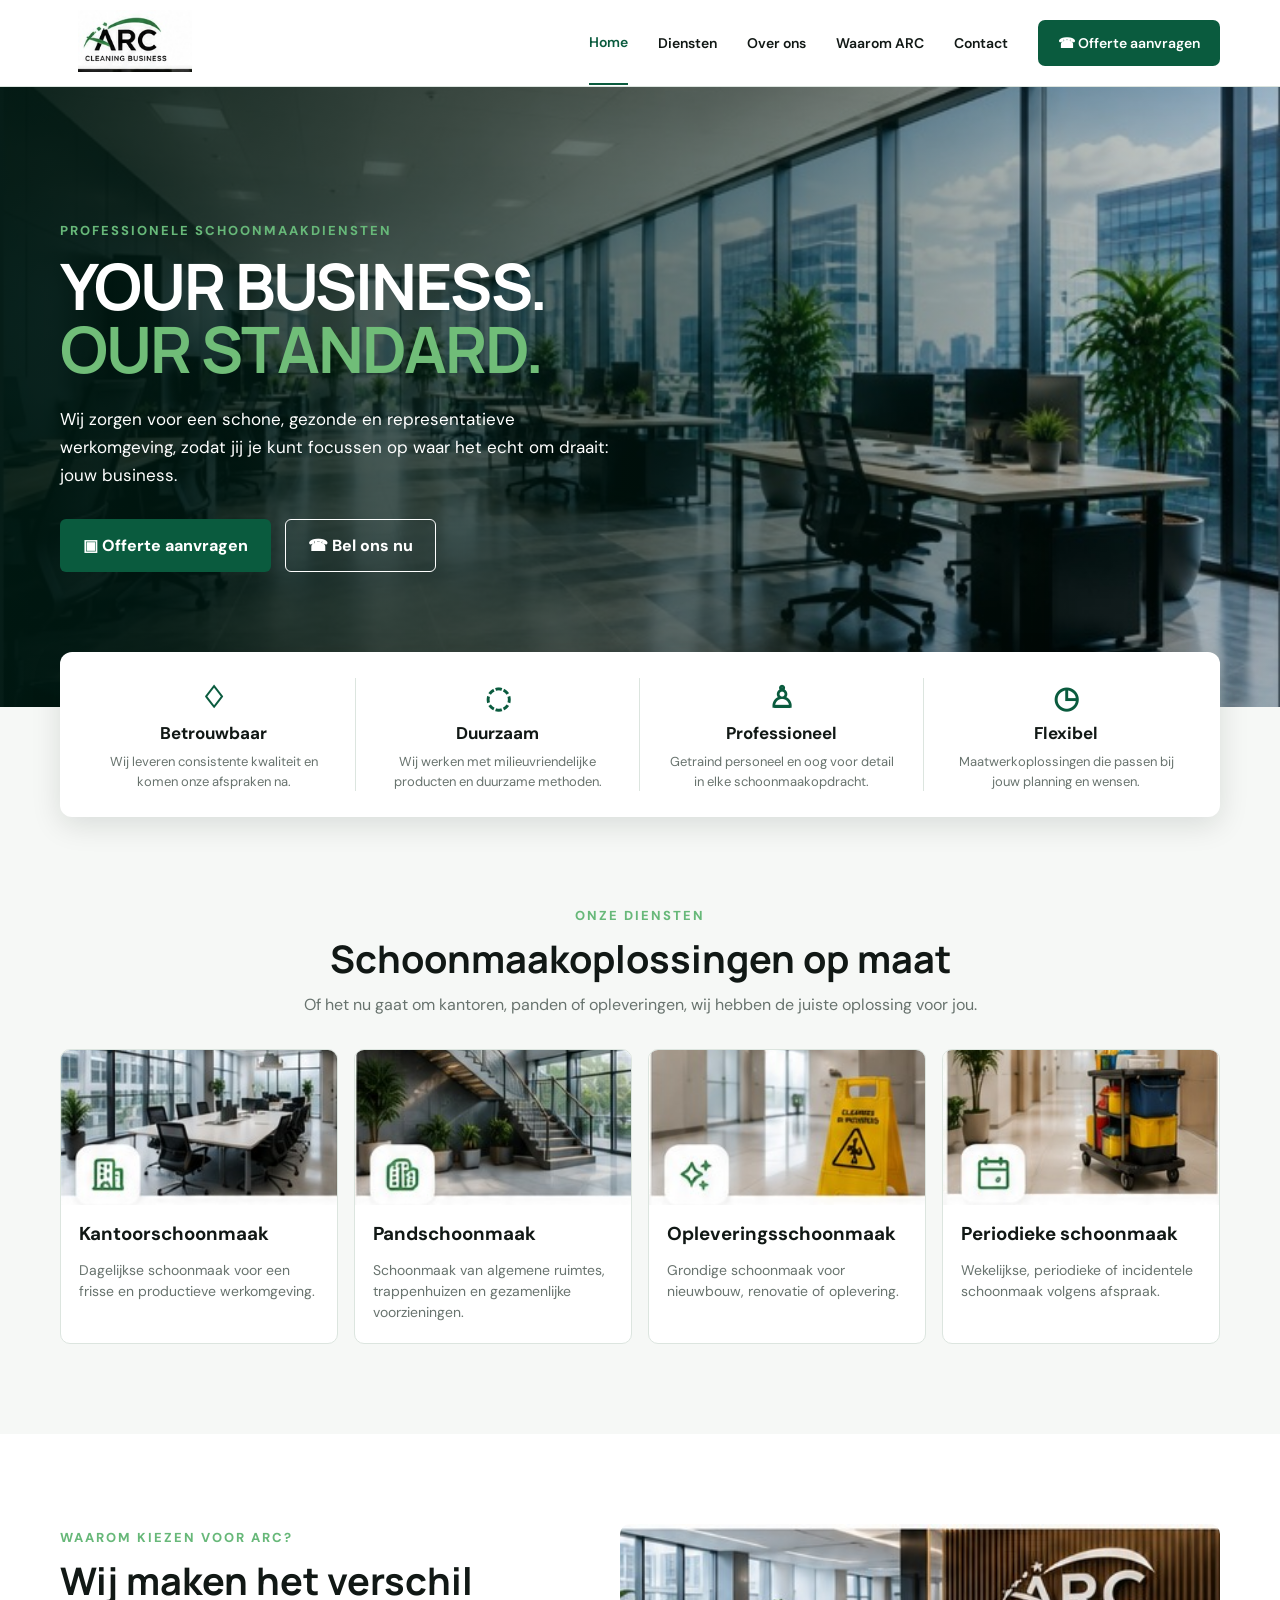
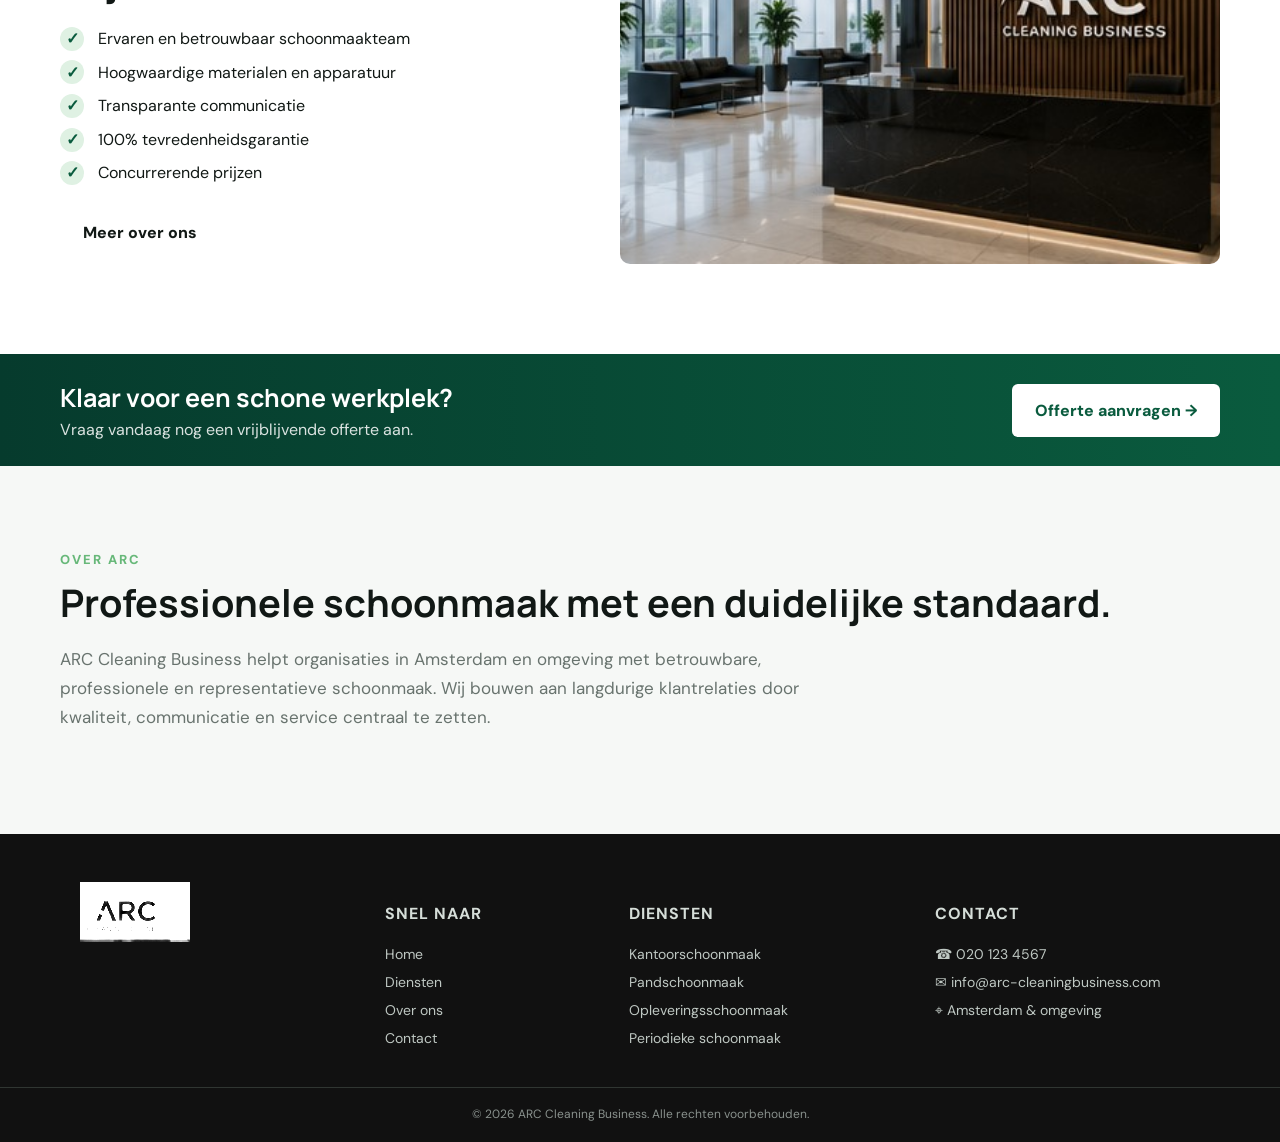
==== index.html @ 6c0a7974 "Update index.html" ====
<!doctype html>
<html lang="nl">
<head>
  <meta charset="utf-8">
  <meta name="viewport" content="width=device-width, initial-scale=1">

  <meta
    name="description"
    content="ARC Cleaning Business — professionele schoonmaakdiensten in Amsterdam en omgeving."
  >

  <meta name="theme-color" content="#0a5b3e">

  <title>ARC Cleaning Business | Your Business. Our Standard.</title>

  <!-- Fonts -->
  <link rel="preconnect" href="https://fonts.googleapis.com">
  <link rel="preconnect" href="https://fonts.gstatic.com" crossorigin>

  <link
    href="https://fonts.googleapis.com/css2?family=DM+Sans:wght@400;500;600;700&family=Manrope:wght@500;600;700;800&display=swap"
    rel="stylesheet"
  >

  <!-- CSS -->
  <link rel="stylesheet" href="styles.css">
</head>

<body>

  <!-- ================= HEADER ================= -->

  <header class="site-header">

    <div class="container nav-wrap">

      <a class="brand" href="#home" aria-label="ARC Cleaning Business Home">
        <img
          src="arc-logo-reference.jpg"
          alt="ARC Cleaning Business"
        >
      </a>

      <button
        class="menu-toggle"
        aria-expanded="false"
        aria-label="Menu openen"
        type="button"
      >
        ☰
      </button>

      <nav class="nav" aria-label="Hoofdnavigatie">

        <a class="active" href="#home">
          Home
        </a>

        <a href="#diensten">
          Diensten
        </a>

        <a href="#over">
          Over ons
        </a>

        <a href="#waarom">
          Waarom ARC
        </a>

        <a href="#contact">
          Contact
        </a>

        <a class="nav-cta" href="#offerte">
          ☎ Offerte aanvragen
        </a>

      </nav>

    </div>

  </header>


  <!-- ================= MAIN ================= -->

  <main id="home">


    <!-- ================= HERO ================= -->

    <section class="hero">

      <div class="hero-bg"></div>

      <div class="container hero-content">

        <div class="eyebrow">
          PROFESSIONELE SCHOONMAAKDIENSTEN
        </div>

        <h1>
          YOUR BUSINESS.<br>
          <span>OUR STANDARD.</span>
        </h1>

        <p>
          Wij zorgen voor een schone, gezonde en representatieve
          werkomgeving, zodat jij je kunt focussen op waar het echt
          om draait: jouw business.
        </p>

        <div class="hero-actions">

          <a
            class="btn primary"
            href="#offerte"
          >
            ▣ Offerte aanvragen
          </a>

          <a
            class="btn ghost"
            href="tel:+31201234567"
          >
            ☎ Bel ons nu
          </a>

        </div>

      </div>

    </section>


    <!-- ================= USP ================= -->

    <section class="usp container">

      <div>

        <b>♢</b>

        <h3>
          Betrouwbaar
        </h3>

        <p>
          Wij leveren consistente kwaliteit en komen onze afspraken na.
        </p>

      </div>


      <div>

        <b>◌</b>

        <h3>
          Duurzaam
        </h3>

        <p>
          Wij werken met milieuvriendelijke producten en duurzame methoden.
        </p>

      </div>


      <div>

        <b>♙</b>

        <h3>
          Professioneel
        </h3>

        <p>
          Getraind personeel en oog voor detail in elke schoonmaakopdracht.
        </p>

      </div>


      <div>

        <b>◷</b>

        <h3>
          Flexibel
        </h3>

        <p>
          Maatwerkoplossingen die passen bij jouw planning en wensen.
        </p>

      </div>

    </section>


    <!-- ================= DIENSTEN ================= -->

    <section
      id="diensten"
      class="section"
    >

      <div class="container">

        <div class="section-kicker">
          ONZE DIENSTEN
        </div>

        <h2>
          Schoonmaakoplossingen op maat
        </h2>

        <p class="lead">
          Of het nu gaat om kantoren, panden of opleveringen,
          wij hebben de juiste oplossing voor jou.
        </p>


        <div class="service-grid">


          <!-- KANTOOR -->

          <article class="service-card">

            <img
              src="service-office.jpg"
              alt="Kantoorschoonmaak"
              loading="lazy"
            >

            <h3>
              Kantoorschoonmaak
            </h3>

            <p>
              Dagelijkse schoonmaak voor een frisse en productieve
              werkomgeving.
            </p>

          </article>


          <!-- PAND -->

          <article class="service-card">

            <img
              src="service-building.jpg"
              alt="Pandschoonmaak"
              loading="lazy"
            >

            <h3>
              Pandschoonmaak
            </h3>

            <p>
              Schoonmaak van algemene ruimtes, trappenhuizen
              en gezamenlijke voorzieningen.
            </p>

          </article>


          <!-- OPLEVERING -->

          <article class="service-card">

            <img
              src="service-cleaning.jpg"
              alt="Opleveringsschoonmaak"
              loading="lazy"
            >

            <h3>
              Opleveringsschoonmaak
            </h3>

            <p>
              Grondige schoonmaak voor nieuwbouw, renovatie
              of oplevering.
            </p>

          </article>


          <!-- PERIODIEK -->

          <article class="service-card">

            <img
              src="service-cart.jpg"
              alt="Periodieke schoonmaak"
              loading="lazy"
            >

            <h3>
              Periodieke schoonmaak
            </h3>

            <p>
              Wekelijkse, periodieke of incidentele schoonmaak
              volgens afspraak.
            </p>

          </article>


        </div>

      </div>

    </section>


    <!-- ================= WAAROM ARC ================= -->

    <section
      id="waarom"
      class="why section"
    >

      <div class="container why-grid">


        <div>

          <div class="section-kicker">
            WAAROM KIEZEN VOOR ARC?
          </div>

          <h2>
            Wij maken het verschil
          </h2>

          <ul>

            <li>
              Ervaren en betrouwbaar schoonmaakteam
            </li>

            <li>
              Hoogwaardige materialen en apparatuur
            </li>

            <li>
              Transparante communicatie
            </li>

            <li>
              100% tevredenheidsgarantie
            </li>

            <li>
              Concurrerende prijzen
            </li>

          </ul>

          <a
            class="btn outline"
            href="#over"
          >
            Meer over ons
          </a>

        </div>


        <img
          class="why-img"
          src="why-arc.jpg"
          alt="Professionele ARC werkomgeving"
          loading="lazy"
        >

      </div>

    </section>


    <!-- ================= OFFERTE ================= -->

    <section
      id="offerte"
      class="quote-banner"
    >

      <div class="container quote-inner">

        <div>

          <strong>
            Klaar voor een schone werkplek?
          </strong>

          <span>
            Vraag vandaag nog een vrijblijvende offerte aan.
          </span>

        </div>

        <a
          class="btn white"
          href="#contact"
        >
          Offerte aanvragen →
        </a>

      </div>

    </section>


    <!-- ================= OVER ARC ================= -->

    <section
      id="over"
      class="simple-section container"
    >

      <div class="section-kicker">
        OVER ARC
      </div>

      <h2>
        Professionele schoonmaak met een duidelijke standaard.
      </h2>

      <p>
        ARC Cleaning Business helpt organisaties in Amsterdam en
        omgeving met betrouwbare, professionele en representatieve
        schoonmaak. Wij bouwen aan langdurige klantrelaties door
        kwaliteit, communicatie en service centraal te zetten.
      </p>

    </section>

  </main>


  <!-- ================= FOOTER ================= -->

  <footer id="contact">

    <div class="container footer-grid">


      <!-- LOGO -->

      <div>

        <img
          src="arc-logo-reference.jpg"
          class="footer-logo"
          alt="ARC Cleaning Business"
        >

      </div>


      <!-- SNEL NAAR -->

      <div>

        <h4>
          SNEL NAAR
        </h4>

        <a href="#home">
          Home
        </a>

        <a href="#diensten">
          Diensten
        </a>

        <a href="#over">
          Over ons
        </a>

        <a href="#contact">
          Contact
        </a>

      </div>


      <!-- DIENSTEN -->

      <div>

        <h4>
          DIENSTEN
        </h4>

        <a href="#diensten">
          Kantoorschoonmaak
        </a>

        <a href="#diensten">
          Pandschoonmaak
        </a>

        <a href="#diensten">
          Opleveringsschoonmaak
        </a>

        <a href="#diensten">
          Periodieke schoonmaak
        </a>

      </div>


      <!-- CONTACT -->

      <div>

        <h4>
          CONTACT
        </h4>

        <a href="tel:+31201234567">
          ☎ 020 123 4567
        </a>

        <a href="mailto:info@arc-cleaningbusiness.com">
          ✉ info@arc-cleaningbusiness.com
        </a>

        <span>
          ⌖ Amsterdam & omgeving
        </span>

      </div>


    </div>


    <div class="copyright">

      © <span id="year"></span>
      ARC Cleaning Business.
      Alle rechten voorbehouden.

    </div>

  </footer>


  <!-- JAVASCRIPT -->

  <script src="script.js"></script>

</body>
</html>
---- styles.css ----
:root {
  --green: #0a5b3e;
  --deep: #063b2d;
  --accent: #62b875;
  --ink: #111815;
  --muted: #68736e;
  --paper: #f6f8f6;
  --white: #ffffff;
  --line: #dce5df;
}

* {
  box-sizing: border-box;
}

html {
  scroll-behavior: smooth;
}

body {
  margin: 0;
  color: var(--ink);
  background: var(--paper);
  font-family: "DM Sans", Arial, sans-serif;
}

a {
  text-decoration: none;
  color: inherit;
}

.container {
  width: min(100% - 64px, 1160px);
  margin: auto;
}

/* HEADER */
.site-header {
  position: sticky;
  top: 0;
  z-index: 100;
  background: #fff;
  border-bottom: 1px solid var(--line);
}

.nav-wrap {
  min-height: 86px;
  display: flex;
  align-items: center;
  justify-content: space-between;
}

.brand img {
  width: 150px;
  height: 62px;
  object-fit: contain;
}

.nav {
  display: flex;
  align-items: center;
  gap: 30px;
  font-weight: 600;
  font-size: 14px;
}

.nav a {
  padding: 32px 0;
}

.nav .active {
  color: var(--green);
  border-bottom: 2px solid var(--green);
}

.nav-cta {
  background: var(--green);
  color: #fff !important;
  padding: 14px 20px !important;
  border-radius: 7px;
}

.menu-toggle {
  display: none;
  background: none;
  border: 0;
  font-size: 28px;
  color: var(--green);
}

/* HERO */
.hero {
  min-height: 620px;
  position: relative;
  display: flex;
  align-items: center;
  overflow: hidden;
  color: #fff;
}

.hero-bg {
  position: absolute;
  inset: 0;
  background-image:
    linear-gradient(
      90deg,
      rgba(0, 25, 18, 0.90),
      rgba(0, 25, 18, 0.55) 55%,
      rgba(0, 25, 18, 0.18)
    ),
    url("hero-office.jpg");

  background-size: cover;
  background-position: center;
  background-repeat: no-repeat;
  z-index: -1;
}

.hero-content {
  padding: 100px 0;
}

.eyebrow,
.section-kicker {
  font-size: 13px;
  letter-spacing: 2px;
  font-weight: 800;
  color: #67b879;
}

.hero h1 {
  font-family: Manrope, Arial, sans-serif;
  font-size: 64px;
  line-height: 0.98;
  margin: 16px 0 24px;
  letter-spacing: -2px;
}

.hero h1 span {
  color: #70bd78;
}

.hero p {
  max-width: 570px;
  font-size: 17px;
  line-height: 1.65;
}

.hero-actions {
  display: flex;
  gap: 14px;
  margin-top: 30px;
}

.btn {
  display: inline-flex;
  align-items: center;
  justify-content: center;
  border-radius: 6px;
  padding: 15px 22px;
  font-weight: 800;
  border: 1px solid transparent;
}

.primary {
  background: var(--green);
  color: #fff;
}

.ghost {
  border-color: #fff;
  color: #fff;
}

/* USP */
.usp {
  position: relative;
  margin-top: -55px;
  background: #fff;
  border-radius: 12px;
  box-shadow: 0 8px 30px rgba(0, 26, 16, 0.12);
  display: grid;
  grid-template-columns: repeat(4, 1fr);
  padding: 26px 12px;
  z-index: 2;
}

.usp > div {
  text-align: center;
  padding: 0 26px;
  border-right: 1px solid var(--line);
}

.usp > div:last-child {
  border-right: 0;
}

.usp b {
  display: block;
  color: var(--green);
  font-size: 30px;
}

.usp h3 {
  margin: 5px 0 8px;
  font-size: 17px;
}

.usp p {
  margin: 0;
  color: var(--muted);
  font-size: 13px;
  line-height: 1.5;
}

/* SECTIONS */
.section {
  padding: 90px 0;
  text-align: center;
}

.section h2,
.why h2,
.simple-section h2 {
  font-family: Manrope, Arial, sans-serif;
  font-size: 38px;
  margin: 8px 0 10px;
}

.lead {
  max-width: 720px;
  margin: 0 auto 34px;
  color: var(--muted);
}

/* SERVICES */
.service-grid {
  display: grid;
  grid-template-columns: repeat(4, 1fr);
  gap: 16px;
  text-align: left;
}

.service-card {
  background: #fff;
  border: 1px solid var(--line);
  border-radius: 10px;
  overflow: hidden;
}

.service-card img {
  width: 100%;
  height: 155px;
  object-fit: cover;
  display: block;
}

.service-card h3,
.service-card p {
  margin-left: 18px;
  margin-right: 18px;
}

.service-card h3 {
  margin-top: 16px;
  margin-bottom: 7px;
}

.service-card p {
  color: var(--muted);
  font-size: 14px;
  line-height: 1.5;
  margin-bottom: 20px;
}

/* WHY ARC */
.why {
  background: #fff;
  text-align: left;
}

.why-grid {
  display: grid;
  grid-template-columns: 1fr 1.2fr;
  gap: 60px;
  align-items: center;
}

.why ul {
  padding: 0;
  list-style: none;
  line-height: 2.1;
}

.why li::before {
  content: "✓";
  display: inline-flex;
  width: 24px;
  height: 24px;
  align-items: center;
  justify-content: center;
  background: #dff1e3;
  color: var(--green);
  border-radius: 50%;
  margin-right: 10px;
  font-weight: 800;
}

.why-img {
  width: 100%;
  height: 340px;
  object-fit: cover;
  border-radius: 10px;
}

/* QUOTE */
.quote-banner {
  background: linear-gradient(90deg, var(--deep), var(--green));
  color: #fff;
  padding: 26px 0;
}

.quote-inner {
  display: flex;
  align-items: center;
  justify-content: space-between;
}

.quote-inner strong {
  display: block;
  font: 700 25px Manrope;
}

.quote-inner span {
  display: block;
  margin-top: 4px;
  opacity: 0.85;
}

.white {
  background: #fff;
  color: var(--green);
}

/* ABOUT */
.simple-section {
  text-align: left;
  padding: 85px 0;
}

.simple-section p {
  max-width: 760px;
  color: var(--muted);
  font-size: 17px;
  line-height: 1.7;
}

/* FOOTER */
footer {
  background: #111;
  color: #fff;
  padding: 48px 0 20px;
}

.footer-grid {
  display: grid;
  grid-template-columns: 1.4fr 1fr 1.3fr 1.4fr;
  gap: 40px;
}

.footer-logo {
  width: 150px;
  height: 60px;
  object-fit: contain;
  filter: grayscale(1) brightness(4);
}

.footer-grid h4 {
  color: #d5ddd8;
  letter-spacing: 1px;
}

.footer-grid a,
.footer-grid span {
  display: block;
  color: #bfc8c3;
  margin: 10px 0;
  font-size: 14px;
}

.copyright {
  text-align: center;
  border-top: 1px solid #303632;
  margin-top: 30px;
  padding-top: 18px;
  color: #89918d;
  font-size: 12px;
}

/* TABLET */
@media (max-width: 800px) {
  .container {
    width: min(100% - 32px, 1160px);
  }

  .nav {
    display: none;
    position: absolute;
    top: 86px;
    left: 0;
    right: 0;
    background: #fff;
    flex-direction: column;
    align-items: stretch;
    padding: 15px 32px;
    gap: 0;
    box-shadow: 0 10px 25px rgba(0, 0, 0, 0.08);
  }

  .nav.open {
    display: flex;
  }

  .nav a {
    padding: 14px 0;
  }

  .nav-cta {
    text-align: center;
  }

  .menu-toggle {
    display: block;
  }

  .hero {
    min-height: 650px;
  }

  .hero-content {
    padding: 70px 0;
  }

  .hero h1 {
    font-size: 48px;
  }

  .usp {
    grid-template-columns: 1fr 1fr;
    margin-top: 0;
    border-radius: 0;
  }

  .usp > div {
    border-right: 0;
    border-bottom: 1px solid var(--line);
    padding: 18px 12px;
  }

  .service-grid {
    grid-template-columns: 1fr 1fr;
  }

  .why-grid {
    grid-template-columns: 1fr;
    gap: 30px;
  }

  .quote-inner {
    gap: 20px;
  }

  .footer-grid {
    grid-template-columns: 1fr 1fr;
  }
}

/* MOBILE */
@media (max-width: 520px) {
  .hero {
    min-height: 650px;
  }

  .hero-bg {
    background-position: center;
  }

  .hero-content {
    padding: 60px 0;
  }

  .hero h1 {
    font-size: 42px;
    letter-spacing: -1.5px;
  }

  .hero p {
    font-size: 15px;
  }

  .hero-actions {
    flex-direction: column;
  }

  .btn {
    width: 100%;
  }

  .usp {
    grid-template-columns: 1fr;
  }

  .usp > div {
    border-bottom: 1px solid var(--line) !important;
  }

  .service-grid {
    grid-template-columns: 1fr;
  }

  .section h2,
  .why h2,
  .simple-section h2 {
    font-size: 31px;
  }

  .quote-inner {
    flex-direction: column;
    align-items: stretch;
  }

  .footer-grid {
    grid-template-columns: 1fr;
  }

  .brand img {
    width: 145px;
  }
}
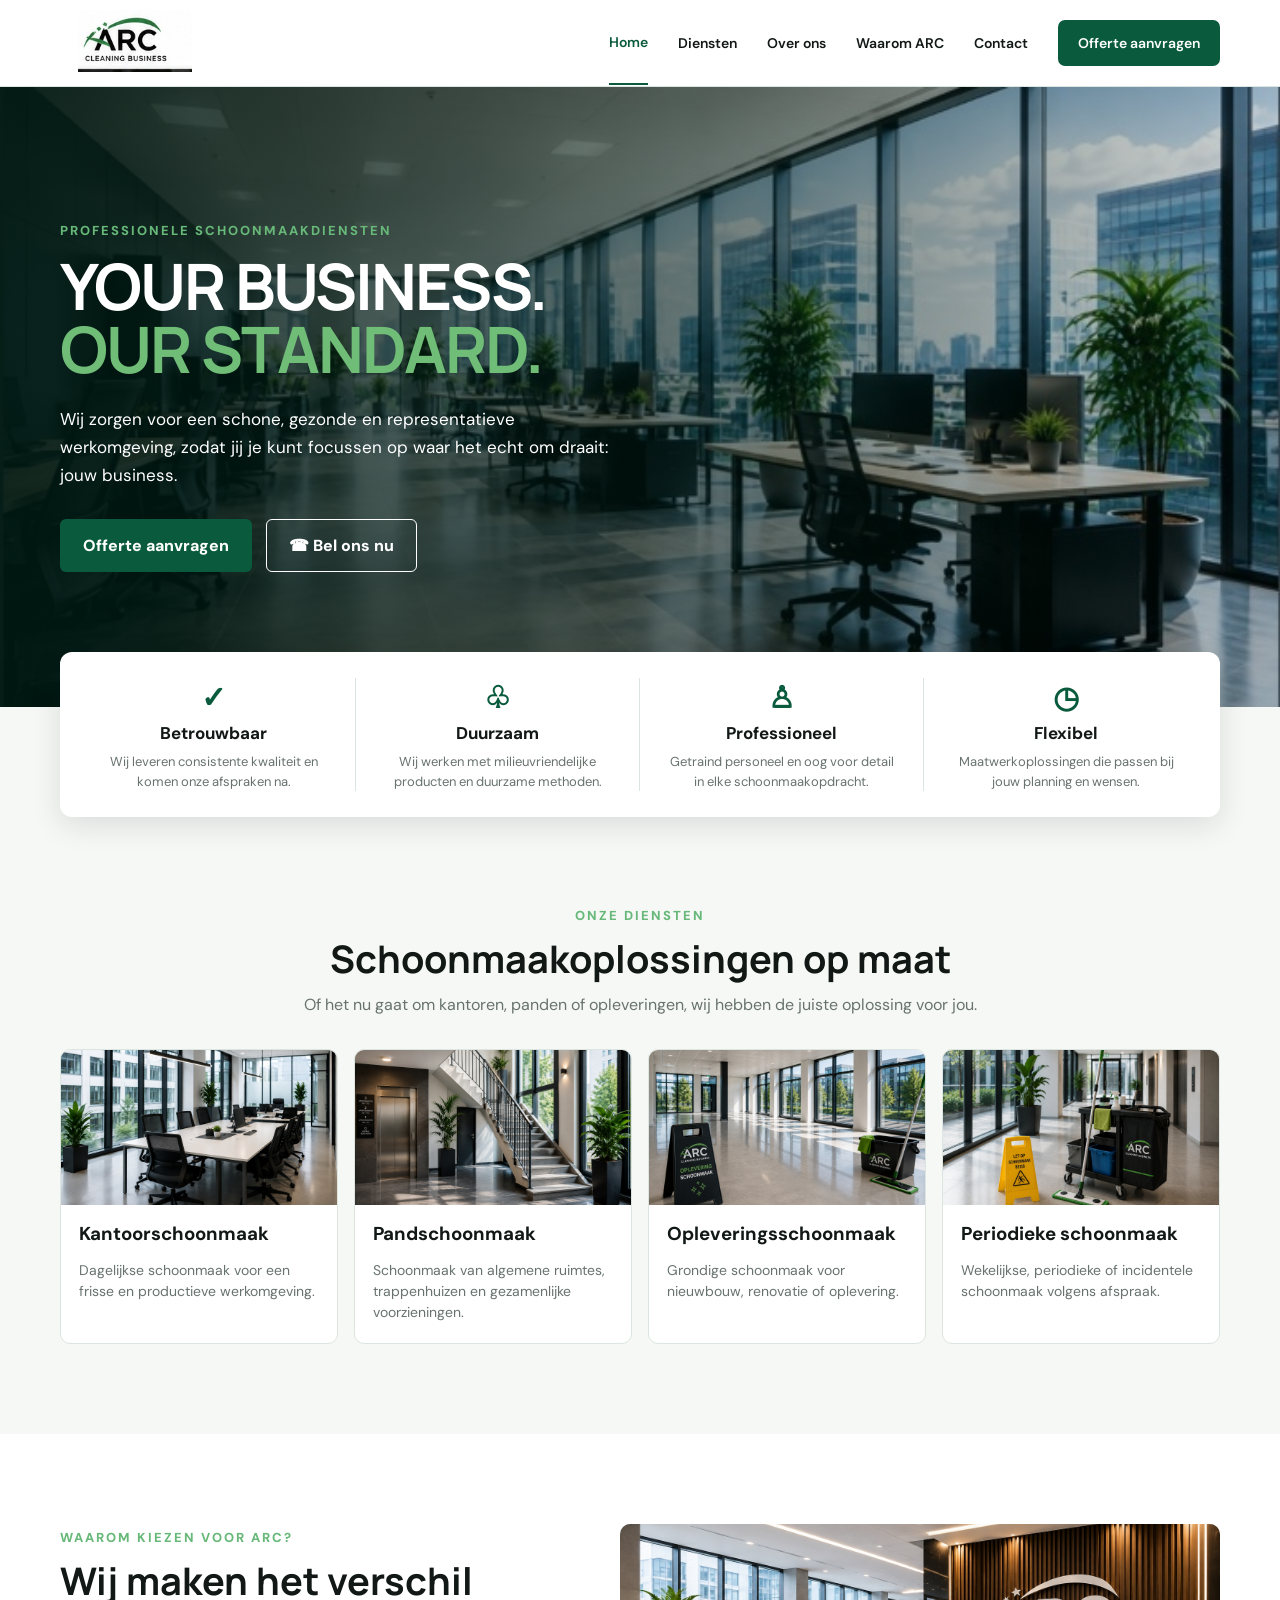
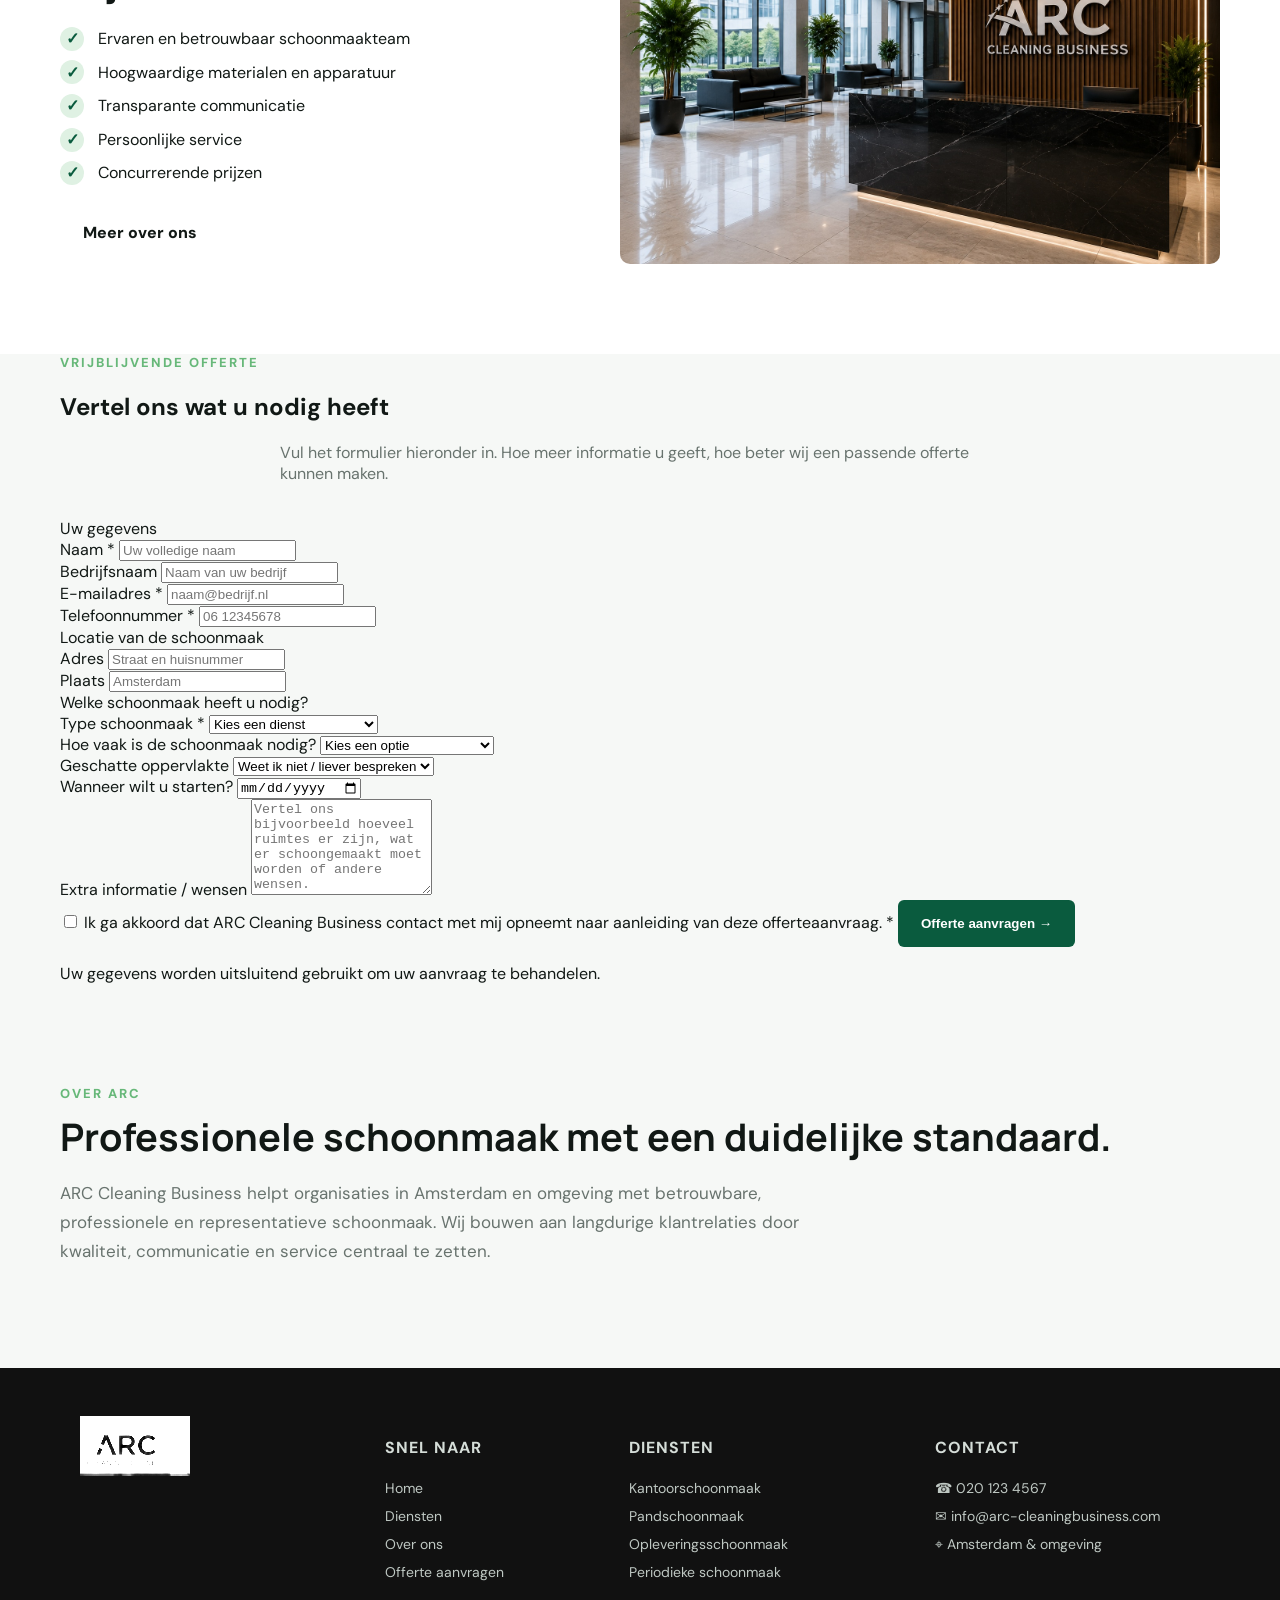
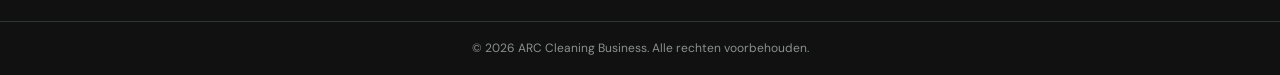
==== commit a5ab7efb: "Update index.html" ====
--- a/index.html
+++ b/index.html
@@ -4,563 +4,826 @@
   <meta charset="utf-8">
   <meta name="viewport" content="width=device-width, initial-scale=1">
 
-  <meta
-    name="description"
-    content="ARC Cleaning Business — professionele schoonmaakdiensten in Amsterdam en omgeving."
-  >
-
-  <meta name="theme-color" content="#0a5b3e">
+  <meta name="description" content="ARC Cleaning Business — professionele schoonmaakdiensten in Amsterdam en omgeving.">
 
   <title>ARC Cleaning Business | Your Business. Our Standard.</title>
 
-  <!-- Fonts -->
   <link rel="preconnect" href="https://fonts.googleapis.com">
   <link rel="preconnect" href="https://fonts.gstatic.com" crossorigin>
 
-  <link
-    href="https://fonts.googleapis.com/css2?family=DM+Sans:wght@400;500;600;700&family=Manrope:wght@500;600;700;800&display=swap"
-    rel="stylesheet"
-  >
-
-  <!-- CSS -->
+  <link href="https://fonts.googleapis.com/css2?family=DM+Sans:wght@400;500;600;700&family=Manrope:wght@500;600;700;800&display=swap" rel="stylesheet">
+
   <link rel="stylesheet" href="styles.css">
 </head>
 
 <body>
 
-  <!-- ================= HEADER ================= -->
-
-  <header class="site-header">
-
-    <div class="container nav-wrap">
-
-      <a class="brand" href="#home" aria-label="ARC Cleaning Business Home">
+<!-- ================= HEADER ================= -->
+
+<header class="site-header">
+
+  <div class="container nav-wrap">
+
+    <a class="brand" href="#home">
+      <img src="arc-logo-reference.jpg" alt="ARC Cleaning Business">
+    </a>
+
+    <button
+      class="menu-toggle"
+      aria-expanded="false"
+      aria-label="Menu openen">
+      ☰
+    </button>
+
+    <nav class="nav">
+
+      <a class="active" href="#home">Home</a>
+
+      <a href="#diensten">Diensten</a>
+
+      <a href="#over">Over ons</a>
+
+      <a href="#waarom">Waarom ARC</a>
+
+      <a href="#contact">Contact</a>
+
+      <a class="nav-cta" href="#offerte">
+        Offerte aanvragen
+      </a>
+
+    </nav>
+
+  </div>
+
+</header>
+
+
+<!-- ================= MAIN ================= -->
+
+<main id="home">
+
+
+<!-- ================= HERO ================= -->
+
+<section class="hero">
+
+  <div class="hero-bg"></div>
+
+  <div class="container hero-content">
+
+    <div class="eyebrow">
+      PROFESSIONELE SCHOONMAAKDIENSTEN
+    </div>
+
+    <h1>
+      YOUR BUSINESS.<br>
+      <span>OUR STANDARD.</span>
+    </h1>
+
+    <p>
+      Wij zorgen voor een schone, gezonde en representatieve
+      werkomgeving, zodat jij je kunt focussen op waar het echt
+      om draait: jouw business.
+    </p>
+
+    <div class="hero-actions">
+
+      <!-- Deze knop springt naar offerteformulier -->
+      <a class="btn primary" href="#offerte">
+        Offerte aanvragen
+      </a>
+
+      <a class="btn ghost" href="tel:+31201234567">
+        ☎ Bel ons nu
+      </a>
+
+    </div>
+
+  </div>
+
+</section>
+
+
+<!-- ================= USP ================= -->
+
+<section class="usp container">
+
+  <div>
+    <b>✓</b>
+
+    <h3>Betrouwbaar</h3>
+
+    <p>
+      Wij leveren consistente kwaliteit en komen
+      onze afspraken na.
+    </p>
+  </div>
+
+
+  <div>
+    <b>♧</b>
+
+    <h3>Duurzaam</h3>
+
+    <p>
+      Wij werken met milieuvriendelijke producten
+      en duurzame methoden.
+    </p>
+  </div>
+
+
+  <div>
+    <b>♙</b>
+
+    <h3>Professioneel</h3>
+
+    <p>
+      Getraind personeel en oog voor detail in
+      elke schoonmaakopdracht.
+    </p>
+  </div>
+
+
+  <div>
+    <b>◷</b>
+
+    <h3>Flexibel</h3>
+
+    <p>
+      Maatwerkoplossingen die passen bij jouw
+      planning en wensen.
+    </p>
+  </div>
+
+</section>
+
+
+<!-- ================= DIENSTEN ================= -->
+
+<section id="diensten" class="section">
+
+  <div class="container">
+
+    <div class="section-kicker">
+      ONZE DIENSTEN
+    </div>
+
+    <h2>
+      Schoonmaakoplossingen op maat
+    </h2>
+
+    <p class="lead">
+      Of het nu gaat om kantoren, panden of opleveringen,
+      wij hebben de juiste oplossing voor jou.
+    </p>
+
+
+    <div class="service-grid">
+
+
+      <!-- KANTOOR -->
+
+      <article class="service-card">
+
         <img
-          src="arc-logo-reference.jpg"
-          alt="ARC Cleaning Business"
-        >
-      </a>
+          src="service-office.jpg"
+          alt="Professionele kantoorschoonmaak">
+
+        <h3>
+          Kantoorschoonmaak
+        </h3>
+
+        <p>
+          Dagelijkse schoonmaak voor een frisse
+          en productieve werkomgeving.
+        </p>
+
+      </article>
+
+
+      <!-- PAND -->
+
+      <article class="service-card">
+
+        <img
+          src="service-building.jpg"
+          alt="Professionele pandschoonmaak">
+
+        <h3>
+          Pandschoonmaak
+        </h3>
+
+        <p>
+          Schoonmaak van algemene ruimtes,
+          trappenhuizen en gezamenlijke voorzieningen.
+        </p>
+
+      </article>
+
+
+      <!-- OPLEVERING -->
+
+      <article class="service-card">
+
+        <img
+          src="service-cleaning.jpg"
+          alt="Opleveringsschoonmaak">
+
+        <h3>
+          Opleveringsschoonmaak
+        </h3>
+
+        <p>
+          Grondige schoonmaak voor nieuwbouw,
+          renovatie of oplevering.
+        </p>
+
+      </article>
+
+
+      <!-- PERIODIEK -->
+
+      <article class="service-card">
+
+        <img
+          src="service-cart.jpg"
+          alt="Periodieke schoonmaak">
+
+        <h3>
+          Periodieke schoonmaak
+        </h3>
+
+        <p>
+          Wekelijkse, periodieke of incidentele
+          schoonmaak volgens afspraak.
+        </p>
+
+      </article>
+
+    </div>
+
+  </div>
+
+</section>
+
+
+<!-- ================= WAAROM ARC ================= -->
+
+<section id="waarom" class="why section">
+
+  <div class="container why-grid">
+
+    <div>
+
+      <div class="section-kicker">
+        WAAROM KIEZEN VOOR ARC?
+      </div>
+
+      <h2>
+        Wij maken het verschil
+      </h2>
+
+      <ul>
+
+        <li>
+          Ervaren en betrouwbaar schoonmaakteam
+        </li>
+
+        <li>
+          Hoogwaardige materialen en apparatuur
+        </li>
+
+        <li>
+          Transparante communicatie
+        </li>
+
+        <li>
+          Persoonlijke service
+        </li>
+
+        <li>
+          Concurrerende prijzen
+        </li>
+
+      </ul>
+
+      <a class="btn outline" href="#over">
+        Meer over ons
+      </a>
+
+    </div>
+
+
+    <img
+      class="why-img"
+      src="why-arc.jpg"
+      alt="Professionele ARC werkomgeving">
+
+  </div>
+
+</section>
+
+
+<!-- ================= OFFERTE ================= -->
+
+<section id="offerte" class="quote-section">
+
+  <div class="container quote-container">
+
+    <div class="section-kicker">
+      VRIJBLIJVENDE OFFERTE
+    </div>
+
+    <h2>
+      Vertel ons wat u nodig heeft
+    </h2>
+
+    <p class="lead">
+      Vul het formulier hieronder in. Hoe meer informatie
+      u geeft, hoe beter wij een passende offerte kunnen maken.
+    </p>
+
+
+    <!-- FORMULIER -->
+
+    <form
+      class="quote-form"
+      action="https://formsubmit.co/info@arc-cleaningbusiness.com"
+      method="POST">
+
+
+      <!-- FormSubmit instellingen -->
+
+      <input
+        type="hidden"
+        name="_subject"
+        value="Nieuwe offerteaanvraag - ARC Cleaning Business">
+
+      <input
+        type="hidden"
+        name="_captcha"
+        value="false">
+
+      <input
+        type="hidden"
+        name="_template"
+        value="table">
+
+
+      <!-- PERSOONLIJKE GEGEVENS -->
+
+      <div class="form-section-title">
+        Uw gegevens
+      </div>
+
+
+      <div class="form-row">
+
+        <div class="form-group">
+
+          <label for="naam">
+            Naam *
+          </label>
+
+          <input
+            type="text"
+            id="naam"
+            name="Naam"
+            placeholder="Uw volledige naam"
+            required>
+
+        </div>
+
+
+        <div class="form-group">
+
+          <label for="bedrijf">
+            Bedrijfsnaam
+          </label>
+
+          <input
+            type="text"
+            id="bedrijf"
+            name="Bedrijfsnaam"
+            placeholder="Naam van uw bedrijf">
+
+        </div>
+
+      </div>
+
+
+      <div class="form-row">
+
+        <div class="form-group">
+
+          <label for="email">
+            E-mailadres *
+          </label>
+
+          <input
+            type="email"
+            id="email"
+            name="E-mailadres"
+            placeholder="naam@bedrijf.nl"
+            required>
+
+        </div>
+
+
+        <div class="form-group">
+
+          <label for="telefoon">
+            Telefoonnummer *
+          </label>
+
+          <input
+            type="tel"
+            id="telefoon"
+            name="Telefoonnummer"
+            placeholder="06 12345678"
+            required>
+
+        </div>
+
+      </div>
+
+
+      <!-- LOCATIE -->
+
+      <div class="form-section-title">
+        Locatie van de schoonmaak
+      </div>
+
+
+      <div class="form-row">
+
+        <div class="form-group">
+
+          <label for="adres">
+            Adres
+          </label>
+
+          <input
+            type="text"
+            id="adres"
+            name="Adres"
+            placeholder="Straat en huisnummer">
+
+        </div>
+
+
+        <div class="form-group">
+
+          <label for="plaats">
+            Plaats
+          </label>
+
+          <input
+            type="text"
+            id="plaats"
+            name="Plaats"
+            placeholder="Amsterdam">
+
+        </div>
+
+      </div>
+
+
+      <!-- DIENST -->
+
+      <div class="form-section-title">
+        Welke schoonmaak heeft u nodig?
+      </div>
+
+
+      <div class="form-group">
+
+        <label for="dienst">
+          Type schoonmaak *
+        </label>
+
+        <select
+          id="dienst"
+          name="Type schoonmaak"
+          required>
+
+          <option value="">
+            Kies een dienst
+          </option>
+
+          <option value="Kantoorschoonmaak">
+            Kantoorschoonmaak
+          </option>
+
+          <option value="Pandschoonmaak">
+            Pandschoonmaak
+          </option>
+
+          <option value="Opleveringsschoonmaak">
+            Opleveringsschoonmaak
+          </option>
+
+          <option value="Periodieke schoonmaak">
+            Periodieke schoonmaak
+          </option>
+
+          <option value="Overig">
+            Anders
+          </option>
+
+        </select>
+
+      </div>
+
+
+      <!-- FREQUENTIE -->
+
+      <div class="form-group">
+
+        <label for="frequentie">
+          Hoe vaak is de schoonmaak nodig?
+        </label>
+
+        <select
+          id="frequentie"
+          name="Frequentie">
+
+          <option value="">
+            Kies een optie
+          </option>
+
+          <option value="Eenmalig">
+            Eenmalig
+          </option>
+
+          <option value="Dagelijks">
+            Dagelijks
+          </option>
+
+          <option value="Meerdere keren per week">
+            Meerdere keren per week
+          </option>
+
+          <option value="Wekelijks">
+            Wekelijks
+          </option>
+
+          <option value="Tweewekelijks">
+            Tweewekelijks
+          </option>
+
+          <option value="Maandelijks">
+            Maandelijks
+          </option>
+
+        </select>
+
+      </div>
+
+
+      <!-- OPPERVLAKTE -->
+
+      <div class="form-group">
+
+        <label for="oppervlakte">
+          Geschatte oppervlakte
+        </label>
+
+        <select
+          id="oppervlakte"
+          name="Geschatte oppervlakte">
+
+          <option value="">
+            Weet ik niet / liever bespreken
+          </option>
+
+          <option value="0-100 m2">
+            0 – 100 m²
+          </option>
+
+          <option value="100-250 m2">
+            100 – 250 m²
+          </option>
+
+          <option value="250-500 m2">
+            250 – 500 m²
+          </option>
+
+          <option value="500-1000 m2">
+            500 – 1.000 m²
+          </option>
+
+          <option value="1000+ m2">
+            Meer dan 1.000 m²
+          </option>
+
+        </select>
+
+      </div>
+
+
+      <!-- STARTDATUM -->
+
+      <div class="form-group">
+
+        <label for="startdatum">
+          Wanneer wilt u starten?
+        </label>
+
+        <input
+          type="date"
+          id="startdatum"
+          name="Gewenste startdatum">
+
+      </div>
+
+
+      <!-- EXTRA INFORMATIE -->
+
+      <div class="form-group">
+
+        <label for="bericht">
+          Extra informatie / wensen
+        </label>
+
+        <textarea
+          id="bericht"
+          name="Extra informatie"
+          rows="6"
+          placeholder="Vertel ons bijvoorbeeld hoeveel ruimtes er zijn, wat er schoongemaakt moet worden of andere wensen."></textarea>
+
+      </div>
+
+
+      <!-- AKKOORD -->
+
+      <label class="checkbox-group">
+
+        <input
+          type="checkbox"
+          name="Akkoord"
+          required>
+
+        <span>
+          Ik ga akkoord dat ARC Cleaning Business
+          contact met mij opneemt naar aanleiding
+          van deze offerteaanvraag. *
+        </span>
+
+      </label>
+
+
+      <!-- VERZENDEN -->
 
       <button
-        class="menu-toggle"
-        aria-expanded="false"
-        aria-label="Menu openen"
-        type="button"
-      >
-        ☰
+        type="submit"
+        class="btn primary form-submit">
+
+        Offerte aanvragen →
+
       </button>
 
-      <nav class="nav" aria-label="Hoofdnavigatie">
-
-        <a class="active" href="#home">
-          Home
-        </a>
-
-        <a href="#diensten">
-          Diensten
-        </a>
-
-        <a href="#over">
-          Over ons
-        </a>
-
-        <a href="#waarom">
-          Waarom ARC
-        </a>
-
-        <a href="#contact">
-          Contact
-        </a>
-
-        <a class="nav-cta" href="#offerte">
-          ☎ Offerte aanvragen
-        </a>
-
-      </nav>
-
-    </div>
-
-  </header>
-
-
-  <!-- ================= MAIN ================= -->
-
-  <main id="home">
-
-
-    <!-- ================= HERO ================= -->
-
-    <section class="hero">
-
-      <div class="hero-bg"></div>
-
-      <div class="container hero-content">
-
-        <div class="eyebrow">
-          PROFESSIONELE SCHOONMAAKDIENSTEN
-        </div>
-
-        <h1>
-          YOUR BUSINESS.<br>
-          <span>OUR STANDARD.</span>
-        </h1>
-
-        <p>
-          Wij zorgen voor een schone, gezonde en representatieve
-          werkomgeving, zodat jij je kunt focussen op waar het echt
-          om draait: jouw business.
-        </p>
-
-        <div class="hero-actions">
-
-          <a
-            class="btn primary"
-            href="#offerte"
-          >
-            ▣ Offerte aanvragen
-          </a>
-
-          <a
-            class="btn ghost"
-            href="tel:+31201234567"
-          >
-            ☎ Bel ons nu
-          </a>
-
-        </div>
-
-      </div>
-
-    </section>
-
-
-    <!-- ================= USP ================= -->
-
-    <section class="usp container">
-
-      <div>
-
-        <b>♢</b>
-
-        <h3>
-          Betrouwbaar
-        </h3>
-
-        <p>
-          Wij leveren consistente kwaliteit en komen onze afspraken na.
-        </p>
-
-      </div>
-
-
-      <div>
-
-        <b>◌</b>
-
-        <h3>
-          Duurzaam
-        </h3>
-
-        <p>
-          Wij werken met milieuvriendelijke producten en duurzame methoden.
-        </p>
-
-      </div>
-
-
-      <div>
-
-        <b>♙</b>
-
-        <h3>
-          Professioneel
-        </h3>
-
-        <p>
-          Getraind personeel en oog voor detail in elke schoonmaakopdracht.
-        </p>
-
-      </div>
-
-
-      <div>
-
-        <b>◷</b>
-
-        <h3>
-          Flexibel
-        </h3>
-
-        <p>
-          Maatwerkoplossingen die passen bij jouw planning en wensen.
-        </p>
-
-      </div>
-
-    </section>
-
-
-    <!-- ================= DIENSTEN ================= -->
-
-    <section
-      id="diensten"
-      class="section"
-    >
-
-      <div class="container">
-
-        <div class="section-kicker">
-          ONZE DIENSTEN
-        </div>
-
-        <h2>
-          Schoonmaakoplossingen op maat
-        </h2>
-
-        <p class="lead">
-          Of het nu gaat om kantoren, panden of opleveringen,
-          wij hebben de juiste oplossing voor jou.
-        </p>
-
-
-        <div class="service-grid">
-
-
-          <!-- KANTOOR -->
-
-          <article class="service-card">
-
-            <img
-              src="service-office.jpg"
-              alt="Kantoorschoonmaak"
-              loading="lazy"
-            >
-
-            <h3>
-              Kantoorschoonmaak
-            </h3>
-
-            <p>
-              Dagelijkse schoonmaak voor een frisse en productieve
-              werkomgeving.
-            </p>
-
-          </article>
-
-
-          <!-- PAND -->
-
-          <article class="service-card">
-
-            <img
-              src="service-building.jpg"
-              alt="Pandschoonmaak"
-              loading="lazy"
-            >
-
-            <h3>
-              Pandschoonmaak
-            </h3>
-
-            <p>
-              Schoonmaak van algemene ruimtes, trappenhuizen
-              en gezamenlijke voorzieningen.
-            </p>
-
-          </article>
-
-
-          <!-- OPLEVERING -->
-
-          <article class="service-card">
-
-            <img
-              src="service-cleaning.jpg"
-              alt="Opleveringsschoonmaak"
-              loading="lazy"
-            >
-
-            <h3>
-              Opleveringsschoonmaak
-            </h3>
-
-            <p>
-              Grondige schoonmaak voor nieuwbouw, renovatie
-              of oplevering.
-            </p>
-
-          </article>
-
-
-          <!-- PERIODIEK -->
-
-          <article class="service-card">
-
-            <img
-              src="service-cart.jpg"
-              alt="Periodieke schoonmaak"
-              loading="lazy"
-            >
-
-            <h3>
-              Periodieke schoonmaak
-            </h3>
-
-            <p>
-              Wekelijkse, periodieke of incidentele schoonmaak
-              volgens afspraak.
-            </p>
-
-          </article>
-
-
-        </div>
-
-      </div>
-
-    </section>
-
-
-    <!-- ================= WAAROM ARC ================= -->
-
-    <section
-      id="waarom"
-      class="why section"
-    >
-
-      <div class="container why-grid">
-
-
-        <div>
-
-          <div class="section-kicker">
-            WAAROM KIEZEN VOOR ARC?
-          </div>
-
-          <h2>
-            Wij maken het verschil
-          </h2>
-
-          <ul>
-
-            <li>
-              Ervaren en betrouwbaar schoonmaakteam
-            </li>
-
-            <li>
-              Hoogwaardige materialen en apparatuur
-            </li>
-
-            <li>
-              Transparante communicatie
-            </li>
-
-            <li>
-              100% tevredenheidsgarantie
-            </li>
-
-            <li>
-              Concurrerende prijzen
-            </li>
-
-          </ul>
-
-          <a
-            class="btn outline"
-            href="#over"
-          >
-            Meer over ons
-          </a>
-
-        </div>
-
-
-        <img
-          class="why-img"
-          src="why-arc.jpg"
-          alt="Professionele ARC werkomgeving"
-          loading="lazy"
-        >
-
-      </div>
-
-    </section>
-
-
-    <!-- ================= OFFERTE ================= -->
-
-    <section
-      id="offerte"
-      class="quote-banner"
-    >
-
-      <div class="container quote-inner">
-
-        <div>
-
-          <strong>
-            Klaar voor een schone werkplek?
-          </strong>
-
-          <span>
-            Vraag vandaag nog een vrijblijvende offerte aan.
-          </span>
-
-        </div>
-
-        <a
-          class="btn white"
-          href="#contact"
-        >
-          Offerte aanvragen →
-        </a>
-
-      </div>
-
-    </section>
-
-
-    <!-- ================= OVER ARC ================= -->
-
-    <section
-      id="over"
-      class="simple-section container"
-    >
-
-      <div class="section-kicker">
-        OVER ARC
-      </div>
-
-      <h2>
-        Professionele schoonmaak met een duidelijke standaard.
-      </h2>
-
-      <p>
-        ARC Cleaning Business helpt organisaties in Amsterdam en
-        omgeving met betrouwbare, professionele en representatieve
-        schoonmaak. Wij bouwen aan langdurige klantrelaties door
-        kwaliteit, communicatie en service centraal te zetten.
+
+      <p class="form-note">
+        Uw gegevens worden uitsluitend gebruikt om
+        uw aanvraag te behandelen.
       </p>
 
-    </section>
-
-  </main>
-
-
-  <!-- ================= FOOTER ================= -->
-
-  <footer id="contact">
-
-    <div class="container footer-grid">
-
-
-      <!-- LOGO -->
-
-      <div>
-
-        <img
-          src="arc-logo-reference.jpg"
-          class="footer-logo"
-          alt="ARC Cleaning Business"
-        >
-
-      </div>
-
-
-      <!-- SNEL NAAR -->
-
-      <div>
-
-        <h4>
-          SNEL NAAR
-        </h4>
-
-        <a href="#home">
-          Home
-        </a>
-
-        <a href="#diensten">
-          Diensten
-        </a>
-
-        <a href="#over">
-          Over ons
-        </a>
-
-        <a href="#contact">
-          Contact
-        </a>
-
-      </div>
-
-
-      <!-- DIENSTEN -->
-
-      <div>
-
-        <h4>
-          DIENSTEN
-        </h4>
-
-        <a href="#diensten">
-          Kantoorschoonmaak
-        </a>
-
-        <a href="#diensten">
-          Pandschoonmaak
-        </a>
-
-        <a href="#diensten">
-          Opleveringsschoonmaak
-        </a>
-
-        <a href="#diensten">
-          Periodieke schoonmaak
-        </a>
-
-      </div>
-
-
-      <!-- CONTACT -->
-
-      <div>
-
-        <h4>
-          CONTACT
-        </h4>
-
-        <a href="tel:+31201234567">
-          ☎ 020 123 4567
-        </a>
-
-        <a href="mailto:info@arc-cleaningbusiness.com">
-          ✉ info@arc-cleaningbusiness.com
-        </a>
-
-        <span>
-          ⌖ Amsterdam & omgeving
-        </span>
-
-      </div>
-
-
-    </div>
-
-
-    <div class="copyright">
-
-      © <span id="year"></span>
-      ARC Cleaning Business.
-      Alle rechten voorbehouden.
-
-    </div>
-
-  </footer>
-
-
-  <!-- JAVASCRIPT -->
-
-  <script src="script.js"></script>
+    </form>
+
+  </div>
+
+</section>
+
+
+<!-- ================= OVER ARC ================= -->
+
+<section id="over" class="simple-section container">
+
+  <div class="section-kicker">
+    OVER ARC
+  </div>
+
+  <h2>
+    Professionele schoonmaak met een duidelijke standaard.
+  </h2>
+
+  <p>
+    ARC Cleaning Business helpt organisaties in Amsterdam
+    en omgeving met betrouwbare, professionele en
+    representatieve schoonmaak.
+
+    Wij bouwen aan langdurige klantrelaties door kwaliteit,
+    communicatie en service centraal te zetten.
+  </p>
+
+</section>
+
+</main>
+
+
+<!-- ================= FOOTER ================= -->
+
+<footer id="contact">
+
+  <div class="container footer-grid">
+
+
+    <div>
+
+      <img
+        src="arc-logo-reference.jpg"
+        class="footer-logo"
+        alt="ARC Cleaning Business">
+
+    </div>
+
+
+    <div>
+
+      <h4>
+        SNEL NAAR
+      </h4>
+
+      <a href="#home">
+        Home
+      </a>
+
+      <a href="#diensten">
+        Diensten
+      </a>
+
+      <a href="#over">
+        Over ons
+      </a>
+
+      <a href="#offerte">
+        Offerte aanvragen
+      </a>
+
+    </div>
+
+
+    <div>
+
+      <h4>
+        DIENSTEN
+      </h4>
+
+      <a href="#diensten">
+        Kantoorschoonmaak
+      </a>
+
+      <a href="#diensten">
+        Pandschoonmaak
+      </a>
+
+      <a href="#diensten">
+        Opleveringsschoonmaak
+      </a>
+
+      <a href="#diensten">
+        Periodieke schoonmaak
+      </a>
+
+    </div>
+
+
+    <div>
+
+      <h4>
+        CONTACT
+      </h4>
+
+      <span>
+        ☎ 020 123 4567
+      </span>
+
+      <span>
+        ✉ info@arc-cleaningbusiness.com
+      </span>
+
+      <span>
+        ⌖ Amsterdam & omgeving
+      </span>
+
+    </div>
+
+  </div>
+
+
+  <div class="copyright">
+
+    © <span id="year"></span>
+    ARC Cleaning Business.
+    Alle rechten voorbehouden.
+
+  </div>
+
+</footer>
+
+
+<script src="script.js"></script>
 
 </body>
 </html>
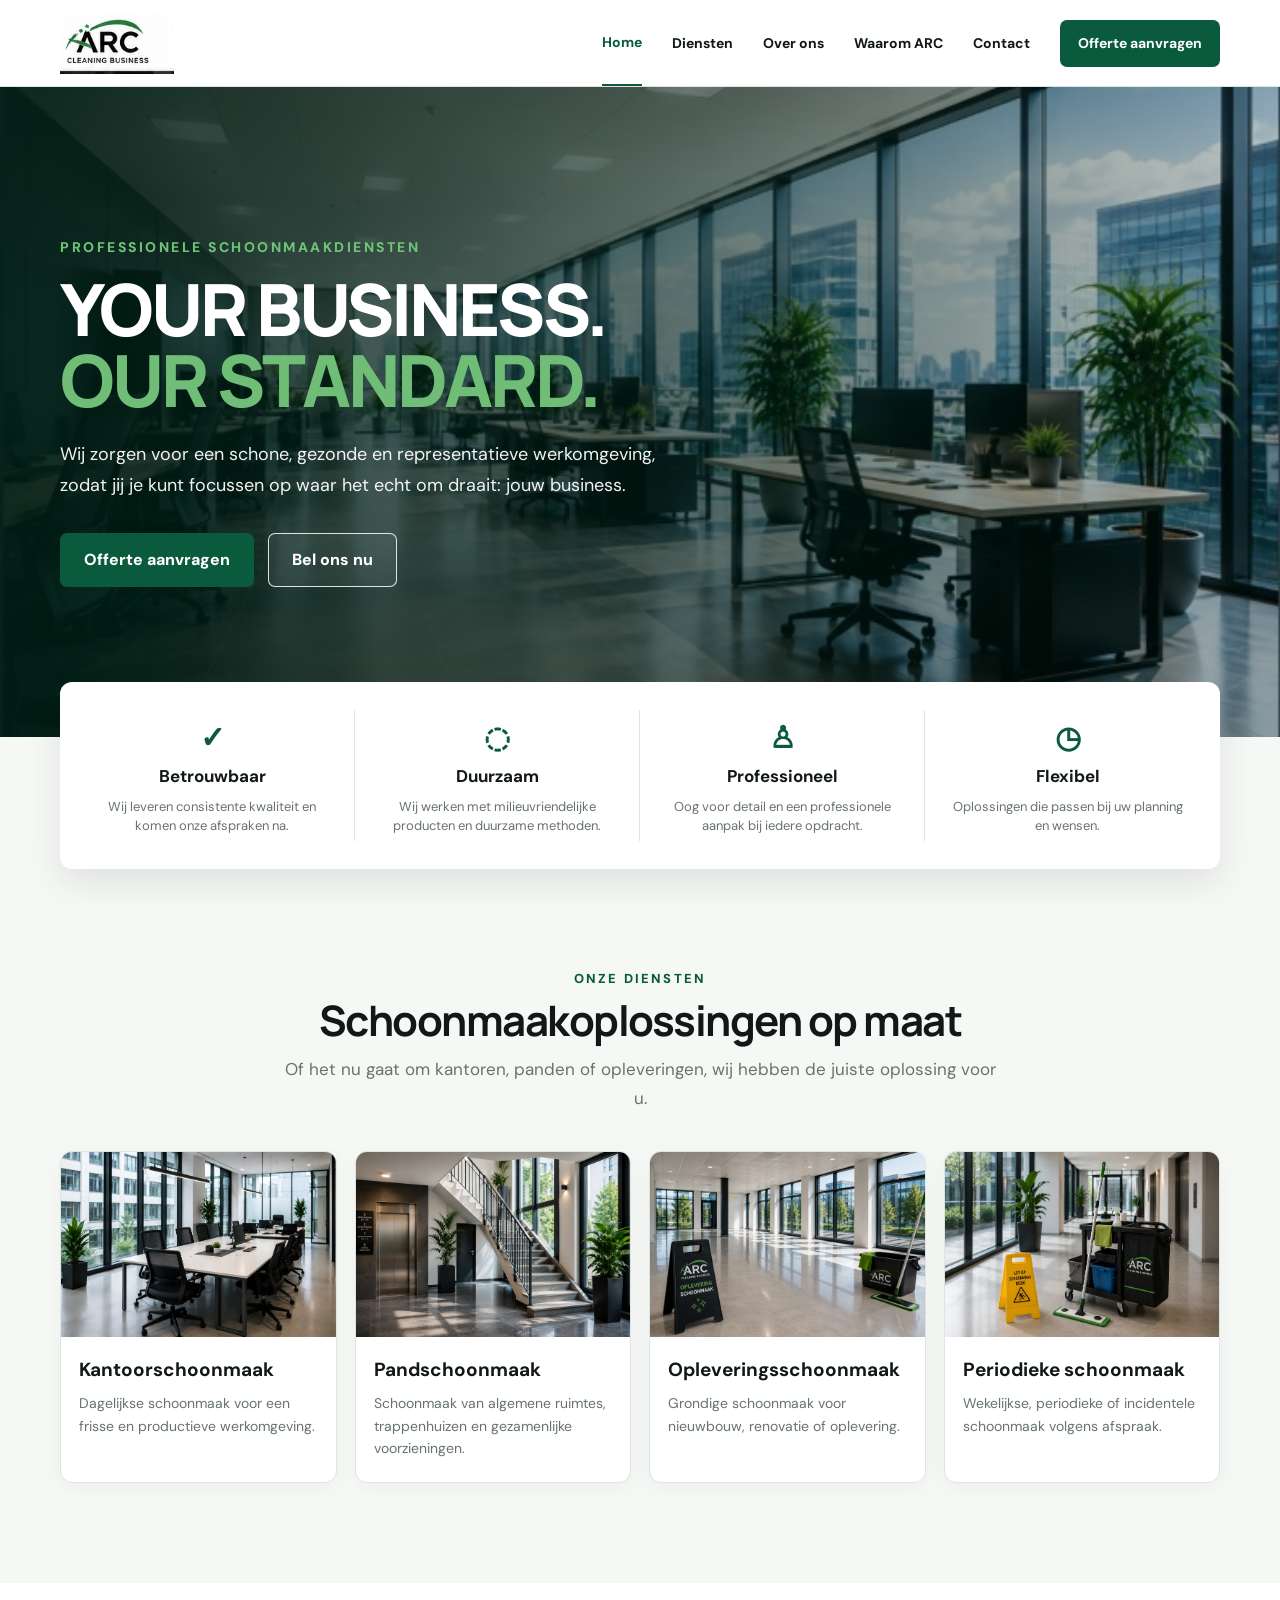
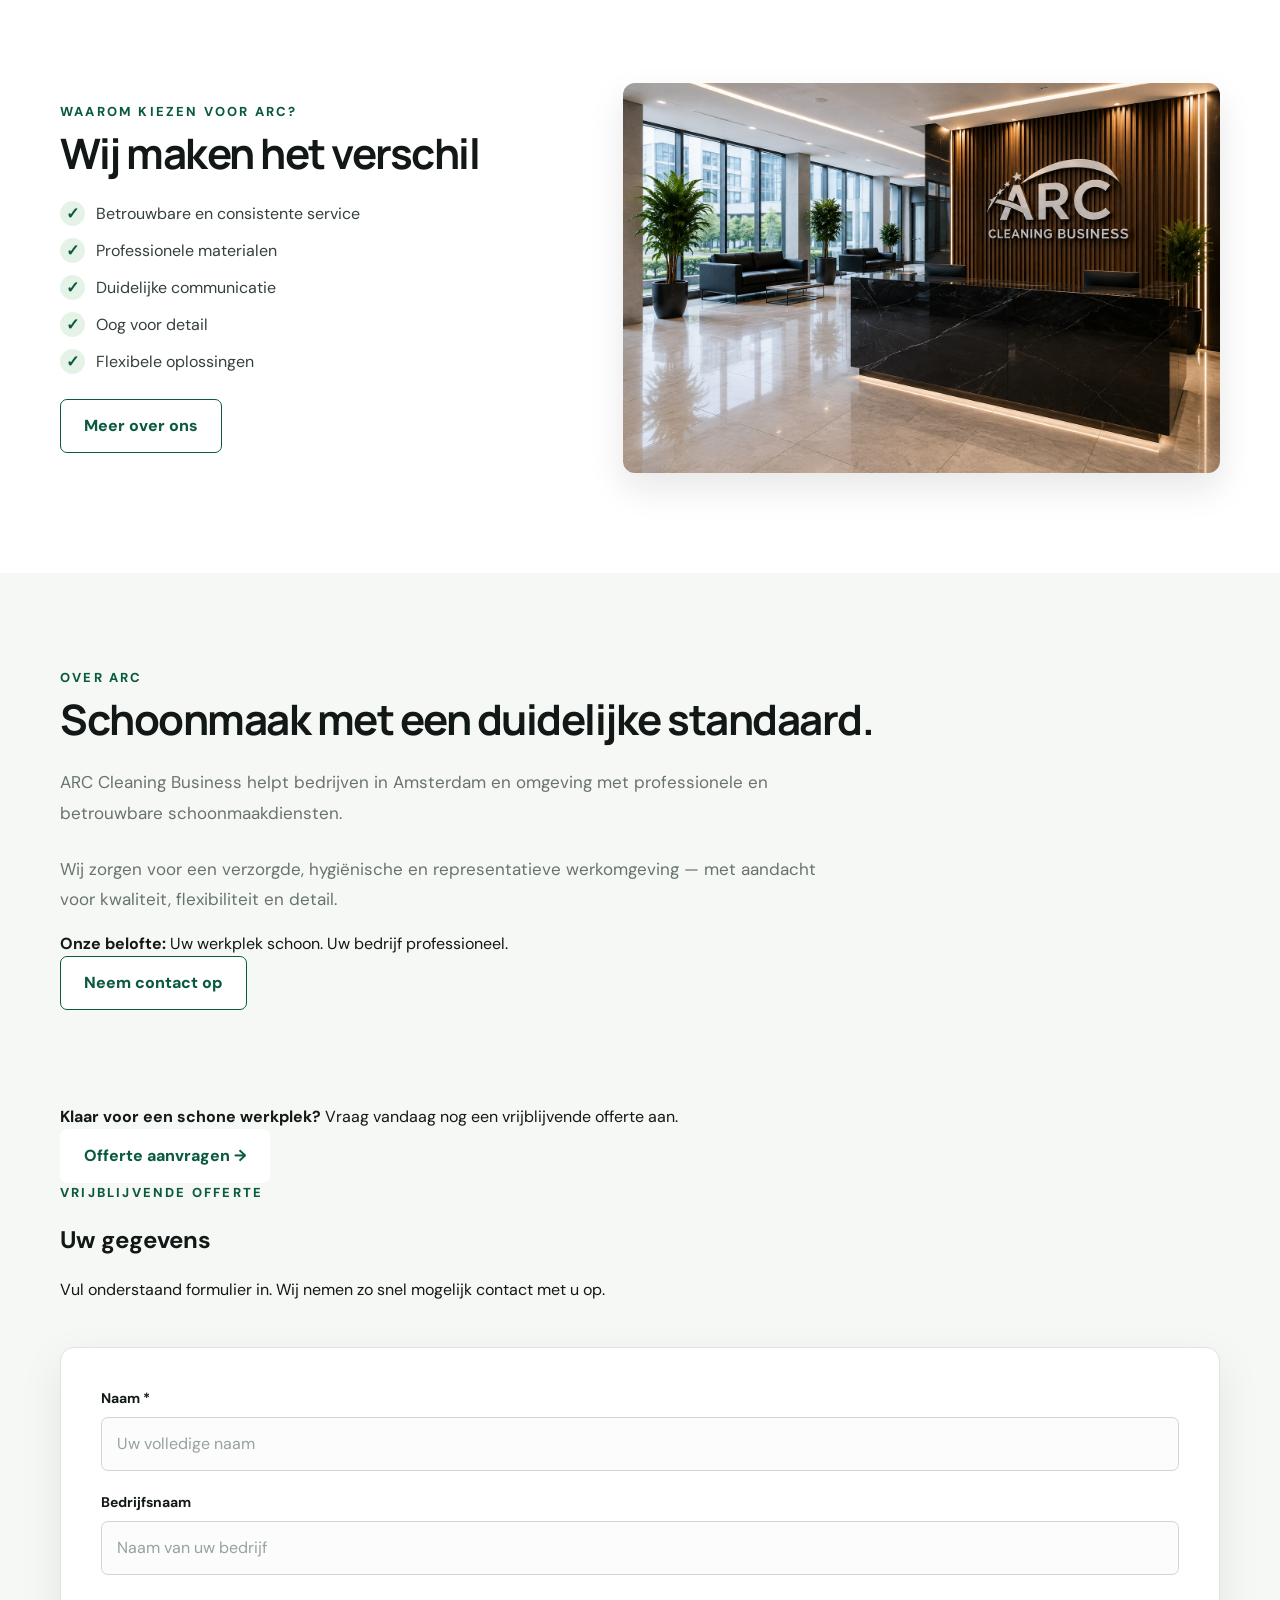
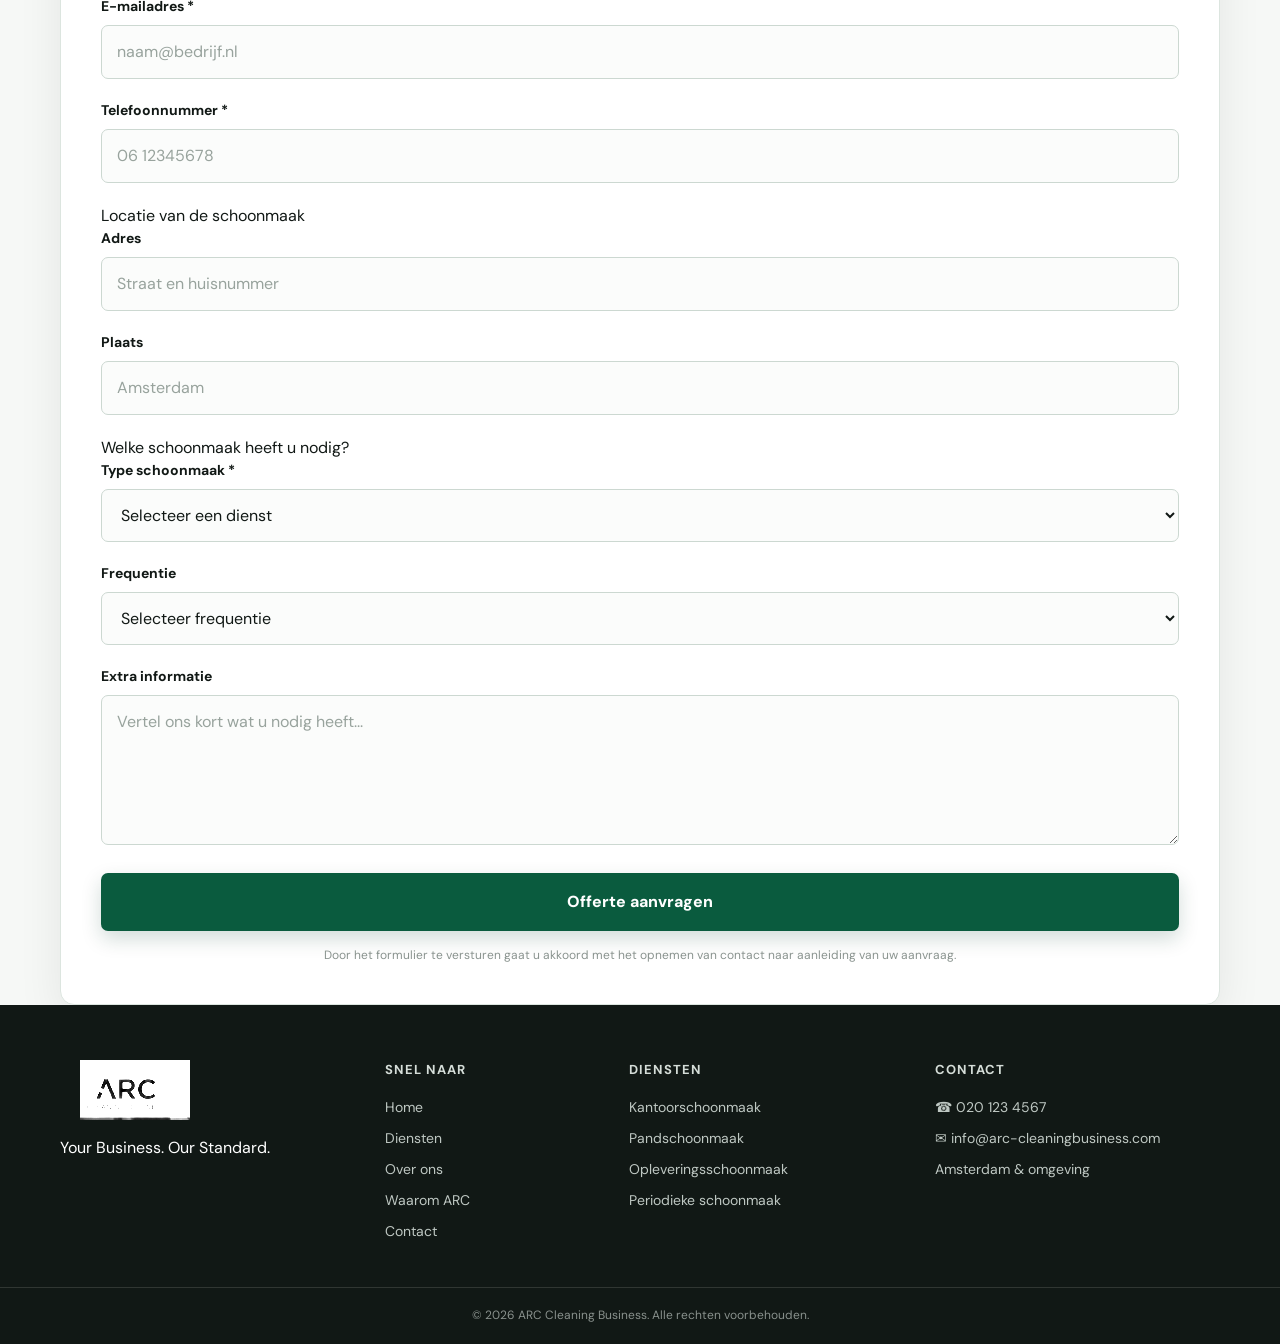
==== commit ed98796a: "Update index.html" ====
--- a/index.html
+++ b/index.html
@@ -4,14 +4,20 @@
   <meta charset="utf-8">
   <meta name="viewport" content="width=device-width, initial-scale=1">
 
-  <meta name="description" content="ARC Cleaning Business — professionele schoonmaakdiensten in Amsterdam en omgeving.">
+  <meta
+    name="description"
+    content="ARC Cleaning Business — professionele schoonmaakdiensten in Amsterdam en omgeving."
+  >
 
   <title>ARC Cleaning Business | Your Business. Our Standard.</title>
 
   <link rel="preconnect" href="https://fonts.googleapis.com">
   <link rel="preconnect" href="https://fonts.gstatic.com" crossorigin>
 
-  <link href="https://fonts.googleapis.com/css2?family=DM+Sans:wght@400;500;600;700&family=Manrope:wght@500;600;700;800&display=swap" rel="stylesheet">
+  <link
+    href="https://fonts.googleapis.com/css2?family=DM+Sans:wght@400;500;600;700&family=Manrope:wght@500;600;700;800&display=swap"
+    rel="stylesheet"
+  >
 
   <link rel="stylesheet" href="styles.css">
 </head>
@@ -25,13 +31,17 @@
   <div class="container nav-wrap">
 
     <a class="brand" href="#home">
-      <img src="arc-logo-reference.jpg" alt="ARC Cleaning Business">
+      <img
+        src="arc-logo-reference.jpg"
+        alt="ARC Cleaning Business"
+      >
     </a>
 
     <button
       class="menu-toggle"
       aria-expanded="false"
-      aria-label="Menu openen">
+      aria-label="Menu openen"
+    >
       ☰
     </button>
 
@@ -57,8 +67,6 @@
 
 </header>
 
-
-<!-- ================= MAIN ================= -->
 
 <main id="home">
 
@@ -88,13 +96,12 @@
 
     <div class="hero-actions">
 
-      <!-- Deze knop springt naar offerteformulier -->
       <a class="btn primary" href="#offerte">
         Offerte aanvragen
       </a>
 
       <a class="btn ghost" href="tel:+31201234567">
-        ☎ Bel ons nu
+        Bel ons nu
       </a>
 
     </div>
@@ -114,20 +121,18 @@
     <h3>Betrouwbaar</h3>
 
     <p>
-      Wij leveren consistente kwaliteit en komen
-      onze afspraken na.
+      Wij leveren consistente kwaliteit en komen onze afspraken na.
     </p>
   </div>
 
 
   <div>
-    <b>♧</b>
+    <b>◌</b>
 
     <h3>Duurzaam</h3>
 
     <p>
-      Wij werken met milieuvriendelijke producten
-      en duurzame methoden.
+      Wij werken met milieuvriendelijke producten en duurzame methoden.
     </p>
   </div>
 
@@ -138,8 +143,7 @@
     <h3>Professioneel</h3>
 
     <p>
-      Getraind personeel en oog voor detail in
-      elke schoonmaakopdracht.
+      Oog voor detail en een professionele aanpak bij iedere opdracht.
     </p>
   </div>
 
@@ -150,8 +154,7 @@
     <h3>Flexibel</h3>
 
     <p>
-      Maatwerkoplossingen die passen bij jouw
-      planning en wensen.
+      Oplossingen die passen bij uw planning en wensen.
     </p>
   </div>
 
@@ -174,89 +177,113 @@
 
     <p class="lead">
       Of het nu gaat om kantoren, panden of opleveringen,
-      wij hebben de juiste oplossing voor jou.
+      wij hebben de juiste oplossing voor u.
     </p>
 
 
     <div class="service-grid">
 
 
-      <!-- KANTOOR -->
+      <!-- Kantoor -->
 
       <article class="service-card">
 
         <img
           src="service-office.jpg"
-          alt="Professionele kantoorschoonmaak">
-
-        <h3>
-          Kantoorschoonmaak
-        </h3>
-
-        <p>
-          Dagelijkse schoonmaak voor een frisse
-          en productieve werkomgeving.
-        </p>
+          alt="Professionele kantoorschoonmaak"
+          loading="lazy"
+        >
+
+        <div class="service-content">
+
+          <h3>
+            Kantoorschoonmaak
+          </h3>
+
+          <p>
+            Dagelijkse schoonmaak voor een frisse en
+            productieve werkomgeving.
+          </p>
+
+        </div>
 
       </article>
 
 
-      <!-- PAND -->
+      <!-- Pand -->
 
       <article class="service-card">
 
         <img
           src="service-building.jpg"
-          alt="Professionele pandschoonmaak">
-
-        <h3>
-          Pandschoonmaak
-        </h3>
-
-        <p>
-          Schoonmaak van algemene ruimtes,
-          trappenhuizen en gezamenlijke voorzieningen.
-        </p>
+          alt="Professionele pandschoonmaak"
+          loading="lazy"
+        >
+
+        <div class="service-content">
+
+          <h3>
+            Pandschoonmaak
+          </h3>
+
+          <p>
+            Schoonmaak van algemene ruimtes,
+            trappenhuizen en gezamenlijke voorzieningen.
+          </p>
+
+        </div>
 
       </article>
 
 
-      <!-- OPLEVERING -->
+      <!-- Oplevering -->
 
       <article class="service-card">
 
         <img
           src="service-cleaning.jpg"
-          alt="Opleveringsschoonmaak">
-
-        <h3>
-          Opleveringsschoonmaak
-        </h3>
-
-        <p>
-          Grondige schoonmaak voor nieuwbouw,
-          renovatie of oplevering.
-        </p>
+          alt="Opleveringsschoonmaak"
+          loading="lazy"
+        >
+
+        <div class="service-content">
+
+          <h3>
+            Opleveringsschoonmaak
+          </h3>
+
+          <p>
+            Grondige schoonmaak voor nieuwbouw,
+            renovatie of oplevering.
+          </p>
+
+        </div>
 
       </article>
 
 
-      <!-- PERIODIEK -->
+      <!-- Periodiek -->
 
       <article class="service-card">
 
         <img
           src="service-cart.jpg"
-          alt="Periodieke schoonmaak">
-
-        <h3>
-          Periodieke schoonmaak
-        </h3>
-
-        <p>
-          Wekelijkse, periodieke of incidentele
-          schoonmaak volgens afspraak.
-        </p>
+          alt="Periodieke schoonmaak"
+          loading="lazy"
+        >
+
+        <div class="service-content">
+
+          <h3>
+            Periodieke schoonmaak
+          </h3>
+
+          <p>
+            Wekelijkse, periodieke of incidentele
+            schoonmaak volgens afspraak.
+          </p>
+
+        </div>
 
       </article>
 
@@ -286,23 +313,23 @@
       <ul>
 
         <li>
-          Ervaren en betrouwbaar schoonmaakteam
+          Betrouwbare en consistente service
         </li>
 
         <li>
-          Hoogwaardige materialen en apparatuur
+          Professionele materialen
         </li>
 
         <li>
-          Transparante communicatie
+          Duidelijke communicatie
         </li>
 
         <li>
-          Persoonlijke service
+          Oog voor detail
         </li>
 
         <li>
-          Concurrerende prijzen
+          Flexibele oplossingen
         </li>
 
       </ul>
@@ -317,181 +344,226 @@
     <img
       class="why-img"
       src="why-arc.jpg"
-      alt="Professionele ARC werkomgeving">
+      alt="Professionele werkomgeving van ARC Cleaning Business"
+      loading="lazy"
+    >
 
   </div>
 
 </section>
 
 
-<!-- ================= OFFERTE ================= -->
-
-<section id="offerte" class="quote-section">
-
-  <div class="container quote-container">
+<!-- ================= OVER ARC ================= -->
+
+<section id="over" class="simple-section">
+
+  <div class="container">
+
+    <div class="section-kicker">
+      OVER ARC
+    </div>
+
+    <h2>
+      Schoonmaak met een duidelijke standaard.
+    </h2>
+
+    <p>
+      ARC Cleaning Business helpt bedrijven in Amsterdam en
+      omgeving met professionele en betrouwbare schoonmaakdiensten.
+    </p>
+
+    <p>
+      Wij zorgen voor een verzorgde, hygiënische en representatieve
+      werkomgeving — met aandacht voor kwaliteit, flexibiliteit
+      en detail.
+    </p>
+
+
+    <div class="about-promise">
+
+      <strong>
+        Onze belofte:
+      </strong>
+
+      <span>
+        Uw werkplek schoon. Uw bedrijf professioneel.
+      </span>
+
+    </div>
+
+
+    <a class="btn outline" href="#offerte">
+      Neem contact op
+    </a>
+
+  </div>
+
+</section>
+
+
+<!-- ================= OFFERTE CTA ================= -->
+
+<section id="offerte" class="quote-banner">
+
+  <div class="container quote-inner">
+
+    <div>
+
+      <strong>
+        Klaar voor een schone werkplek?
+      </strong>
+
+      <span>
+        Vraag vandaag nog een vrijblijvende offerte aan.
+      </span>
+
+    </div>
+
+    <a class="btn white" href="#offerte-formulier">
+      Offerte aanvragen →
+    </a>
+
+  </div>
+
+</section>
+
+
+<!-- ================= OFFERTE FORMULIER ================= -->
+
+<section
+  id="offerte-formulier"
+  class="form-section"
+>
+
+  <div class="container form-container">
 
     <div class="section-kicker">
       VRIJBLIJVENDE OFFERTE
     </div>
 
     <h2>
-      Vertel ons wat u nodig heeft
+      Uw gegevens
     </h2>
 
-    <p class="lead">
-      Vul het formulier hieronder in. Hoe meer informatie
-      u geeft, hoe beter wij een passende offerte kunnen maken.
+    <p class="form-intro">
+      Vul onderstaand formulier in. Wij nemen zo snel mogelijk
+      contact met u op.
     </p>
 
-
-    <!-- FORMULIER -->
 
     <form
       class="quote-form"
-      action="https://formsubmit.co/info@arc-cleaningbusiness.com"
-      method="POST">
-
-
-      <!-- FormSubmit instellingen -->
-
-      <input
-        type="hidden"
-        name="_subject"
-        value="Nieuwe offerteaanvraag - ARC Cleaning Business">
-
-      <input
-        type="hidden"
-        name="_captcha"
-        value="false">
-
-      <input
-        type="hidden"
-        name="_template"
-        value="table">
-
-
-      <!-- PERSOONLIJKE GEGEVENS -->
-
-      <div class="form-section-title">
-        Uw gegevens
-      </div>
-
-
-      <div class="form-row">
-
-        <div class="form-group">
-
-          <label for="naam">
-            Naam *
-          </label>
-
-          <input
-            type="text"
-            id="naam"
-            name="Naam"
-            placeholder="Uw volledige naam"
-            required>
-
-        </div>
-
-
-        <div class="form-group">
-
-          <label for="bedrijf">
-            Bedrijfsnaam
-          </label>
-
-          <input
-            type="text"
-            id="bedrijf"
-            name="Bedrijfsnaam"
-            placeholder="Naam van uw bedrijf">
-
-        </div>
-
-      </div>
-
-
-      <div class="form-row">
-
-        <div class="form-group">
-
-          <label for="email">
-            E-mailadres *
-          </label>
-
-          <input
-            type="email"
-            id="email"
-            name="E-mailadres"
-            placeholder="naam@bedrijf.nl"
-            required>
-
-        </div>
-
-
-        <div class="form-group">
-
-          <label for="telefoon">
-            Telefoonnummer *
-          </label>
-
-          <input
-            type="tel"
-            id="telefoon"
-            name="Telefoonnummer"
-            placeholder="06 12345678"
-            required>
-
-        </div>
-
-      </div>
-
-
-      <!-- LOCATIE -->
-
-      <div class="form-section-title">
+      action="mailto:info@arc-cleaningbusiness.com"
+      method="post"
+      enctype="text/plain"
+    >
+
+
+      <div class="form-group">
+
+        <label for="naam">
+          Naam *
+        </label>
+
+        <input
+          type="text"
+          id="naam"
+          name="Naam"
+          placeholder="Uw volledige naam"
+          required
+        >
+
+      </div>
+
+
+      <div class="form-group">
+
+        <label for="bedrijf">
+          Bedrijfsnaam
+        </label>
+
+        <input
+          type="text"
+          id="bedrijf"
+          name="Bedrijfsnaam"
+          placeholder="Naam van uw bedrijf"
+        >
+
+      </div>
+
+
+      <div class="form-group">
+
+        <label for="email">
+          E-mailadres *
+        </label>
+
+        <input
+          type="email"
+          id="email"
+          name="E-mailadres"
+          placeholder="naam@bedrijf.nl"
+          required
+        >
+
+      </div>
+
+
+      <div class="form-group">
+
+        <label for="telefoon">
+          Telefoonnummer *
+        </label>
+
+        <input
+          type="tel"
+          id="telefoon"
+          name="Telefoonnummer"
+          placeholder="06 12345678"
+          required
+        >
+
+      </div>
+
+
+      <div class="form-heading">
         Locatie van de schoonmaak
       </div>
 
 
-      <div class="form-row">
-
-        <div class="form-group">
-
-          <label for="adres">
-            Adres
-          </label>
-
-          <input
-            type="text"
-            id="adres"
-            name="Adres"
-            placeholder="Straat en huisnummer">
-
-        </div>
-
-
-        <div class="form-group">
-
-          <label for="plaats">
-            Plaats
-          </label>
-
-          <input
-            type="text"
-            id="plaats"
-            name="Plaats"
-            placeholder="Amsterdam">
-
-        </div>
-
-      </div>
-
-
-      <!-- DIENST -->
-
-      <div class="form-section-title">
+      <div class="form-group">
+
+        <label for="adres">
+          Adres
+        </label>
+
+        <input
+          type="text"
+          id="adres"
+          name="Adres"
+          placeholder="Straat en huisnummer"
+        >
+
+      </div>
+
+
+      <div class="form-group">
+
+        <label for="plaats">
+          Plaats
+        </label>
+
+        <input
+          type="text"
+          id="plaats"
+          name="Plaats"
+          placeholder="Amsterdam"
+        >
+
+      </div>
+
+
+      <div class="form-heading">
         Welke schoonmaak heeft u nodig?
       </div>
 
@@ -505,10 +577,11 @@
         <select
           id="dienst"
           name="Type schoonmaak"
-          required>
+          required
+        >
 
           <option value="">
-            Kies een dienst
+            Selecteer een dienst
           </option>
 
           <option value="Kantoorschoonmaak">
@@ -527,7 +600,7 @@
             Periodieke schoonmaak
           </option>
 
-          <option value="Overig">
+          <option value="Anders">
             Anders
           </option>
 
@@ -536,186 +609,78 @@
       </div>
 
 
-      <!-- FREQUENTIE -->
-
       <div class="form-group">
 
         <label for="frequentie">
-          Hoe vaak is de schoonmaak nodig?
+          Frequentie
         </label>
 
         <select
           id="frequentie"
-          name="Frequentie">
+          name="Frequentie"
+        >
 
           <option value="">
-            Kies een optie
+            Selecteer frequentie
           </option>
 
           <option value="Eenmalig">
             Eenmalig
           </option>
 
-          <option value="Dagelijks">
-            Dagelijks
+          <option value="Wekelijks">
+            Wekelijks
           </option>
 
           <option value="Meerdere keren per week">
             Meerdere keren per week
           </option>
 
-          <option value="Wekelijks">
-            Wekelijks
-          </option>
-
-          <option value="Tweewekelijks">
-            Tweewekelijks
-          </option>
-
           <option value="Maandelijks">
             Maandelijks
           </option>
 
+          <option value="In overleg">
+            In overleg
+          </option>
+
         </select>
 
       </div>
 
 
-      <!-- OPPERVLAKTE -->
-
       <div class="form-group">
 
-        <label for="oppervlakte">
-          Geschatte oppervlakte
-        </label>
-
-        <select
-          id="oppervlakte"
-          name="Geschatte oppervlakte">
-
-          <option value="">
-            Weet ik niet / liever bespreken
-          </option>
-
-          <option value="0-100 m2">
-            0 – 100 m²
-          </option>
-
-          <option value="100-250 m2">
-            100 – 250 m²
-          </option>
-
-          <option value="250-500 m2">
-            250 – 500 m²
-          </option>
-
-          <option value="500-1000 m2">
-            500 – 1.000 m²
-          </option>
-
-          <option value="1000+ m2">
-            Meer dan 1.000 m²
-          </option>
-
-        </select>
-
-      </div>
-
-
-      <!-- STARTDATUM -->
-
-      <div class="form-group">
-
-        <label for="startdatum">
-          Wanneer wilt u starten?
-        </label>
-
-        <input
-          type="date"
-          id="startdatum"
-          name="Gewenste startdatum">
-
-      </div>
-
-
-      <!-- EXTRA INFORMATIE -->
-
-      <div class="form-group">
-
         <label for="bericht">
-          Extra informatie / wensen
+          Extra informatie
         </label>
 
         <textarea
           id="bericht"
           name="Extra informatie"
-          rows="6"
-          placeholder="Vertel ons bijvoorbeeld hoeveel ruimtes er zijn, wat er schoongemaakt moet worden of andere wensen."></textarea>
-
-      </div>
-
-
-      <!-- AKKOORD -->
-
-      <label class="checkbox-group">
-
-        <input
-          type="checkbox"
-          name="Akkoord"
-          required>
-
-        <span>
-          Ik ga akkoord dat ARC Cleaning Business
-          contact met mij opneemt naar aanleiding
-          van deze offerteaanvraag. *
-        </span>
-
-      </label>
-
-
-      <!-- VERZENDEN -->
+          rows="5"
+          placeholder="Vertel ons kort wat u nodig heeft..."
+        ></textarea>
+
+      </div>
+
 
       <button
+        class="btn primary form-submit"
         type="submit"
-        class="btn primary form-submit">
-
-        Offerte aanvragen →
-
+      >
+        Offerte aanvragen
       </button>
 
 
       <p class="form-note">
-        Uw gegevens worden uitsluitend gebruikt om
-        uw aanvraag te behandelen.
+        Door het formulier te versturen gaat u akkoord met
+        het opnemen van contact naar aanleiding van uw aanvraag.
       </p>
 
     </form>
 
   </div>
-
-</section>
-
-
-<!-- ================= OVER ARC ================= -->
-
-<section id="over" class="simple-section container">
-
-  <div class="section-kicker">
-    OVER ARC
-  </div>
-
-  <h2>
-    Professionele schoonmaak met een duidelijke standaard.
-  </h2>
-
-  <p>
-    ARC Cleaning Business helpt organisaties in Amsterdam
-    en omgeving met betrouwbare, professionele en
-    representatieve schoonmaak.
-
-    Wij bouwen aan langdurige klantrelaties door kwaliteit,
-    communicatie en service centraal te zetten.
-  </p>
 
 </section>
 
@@ -734,7 +699,12 @@
       <img
         src="arc-logo-reference.jpg"
         class="footer-logo"
-        alt="ARC Cleaning Business">
+        alt="ARC Cleaning Business"
+      >
+
+      <p class="footer-tagline">
+        Your Business. Our Standard.
+      </p>
 
     </div>
 
@@ -757,8 +727,12 @@
         Over ons
       </a>
 
-      <a href="#offerte">
-        Offerte aanvragen
+      <a href="#waarom">
+        Waarom ARC
+      </a>
+
+      <a href="#contact">
+        Contact
       </a>
 
     </div>
@@ -795,16 +769,16 @@
         CONTACT
       </h4>
 
+      <a href="tel:+31201234567">
+        ☎ 020 123 4567
+      </a>
+
+      <a href="mailto:info@arc-cleaningbusiness.com">
+        ✉ info@arc-cleaningbusiness.com
+      </a>
+
       <span>
-        ☎ 020 123 4567
-      </span>
-
-      <span>
-        ✉ info@arc-cleaningbusiness.com
-      </span>
-
-      <span>
-        ⌖ Amsterdam & omgeving
+        Amsterdam & omgeving
       </span>
 
     </div>
--- a/styles.css
+++ b/styles.css
@@ -1,13 +1,19 @@
 :root {
   --green: #0a5b3e;
   --deep: #063b2d;
-  --accent: #62b875;
+  --accent: #62b56d;
+  --accent-light: #e5f3e7;
   --ink: #111815;
   --muted: #68736e;
   --paper: #f6f8f6;
   --white: #ffffff;
   --line: #dce5df;
-}
+  --dark: #111815;
+}
+
+/* =========================
+   RESET
+========================= */
 
 * {
   box-sizing: border-box;
@@ -15,6 +21,7 @@
 
 html {
   scroll-behavior: smooth;
+  scroll-padding-top: 90px;
 }
 
 body {
@@ -22,6 +29,12 @@
   color: var(--ink);
   background: var(--paper);
   font-family: "DM Sans", Arial, sans-serif;
+  line-height: 1.5;
+}
+
+img {
+  max-width: 100%;
+  display: block;
 }
 
 a {
@@ -29,18 +42,30 @@
   color: inherit;
 }
 
+button,
+input,
+select,
+textarea {
+  font: inherit;
+}
+
 .container {
-  width: min(100% - 64px, 1160px);
-  margin: auto;
-}
-
-/* HEADER */
+  width: min(1160px, calc(100% - 64px));
+  margin: 0 auto;
+}
+
+
+/* =========================
+   HEADER
+========================= */
+
 .site-header {
   position: sticky;
   top: 0;
   z-index: 100;
-  background: #fff;
+  background: rgba(255, 255, 255, 0.97);
   border-bottom: 1px solid var(--line);
+  backdrop-filter: blur(12px);
 }
 
 .nav-wrap {
@@ -50,22 +75,33 @@
   justify-content: space-between;
 }
 
+.brand {
+  display: flex;
+  align-items: center;
+}
+
 .brand img {
   width: 150px;
   height: 62px;
   object-fit: contain;
+  object-position: left center;
 }
 
 .nav {
   display: flex;
   align-items: center;
   gap: 30px;
-  font-weight: 600;
   font-size: 14px;
+  font-weight: 700;
 }
 
 .nav a {
-  padding: 32px 0;
+  padding: 31px 0;
+  transition: color 0.2s ease;
+}
+
+.nav a:hover {
+  color: var(--green);
 }
 
 .nav .active {
@@ -73,67 +109,73 @@
   border-bottom: 2px solid var(--green);
 }
 
-.nav-cta {
+.nav .nav-cta {
+  color: white !important;
   background: var(--green);
-  color: #fff !important;
-  padding: 14px 20px !important;
+  padding: 13px 18px !important;
   border-radius: 7px;
 }
 
 .menu-toggle {
   display: none;
-  background: none;
   border: 0;
-  font-size: 28px;
+  background: transparent;
   color: var(--green);
-}
-
-/* HERO */
+  font-size: 30px;
+  cursor: pointer;
+}
+
+
+/* =========================
+   HERO
+========================= */
+
 .hero {
-  min-height: 620px;
+  min-height: 650px;
   position: relative;
   display: flex;
   align-items: center;
   overflow: hidden;
-  color: #fff;
+  color: white;
 }
 
 .hero-bg {
   position: absolute;
   inset: 0;
+  z-index: -1;
+
   background-image:
     linear-gradient(
       90deg,
-      rgba(0, 25, 18, 0.90),
-      rgba(0, 25, 18, 0.55) 55%,
-      rgba(0, 25, 18, 0.18)
+      rgba(0, 30, 21, 0.90),
+      rgba(0, 30, 21, 0.60) 52%,
+      rgba(0, 30, 21, 0.25)
     ),
     url("hero-office.jpg");
 
   background-size: cover;
   background-position: center;
-  background-repeat: no-repeat;
-  z-index: -1;
 }
 
 .hero-content {
-  padding: 100px 0;
-}
-
-.eyebrow,
-.section-kicker {
-  font-size: 13px;
-  letter-spacing: 2px;
+  padding: 110px 0;
+}
+
+.eyebrow {
+  color: #6fc477;
+  font-size: 14px;
   font-weight: 800;
-  color: #67b879;
+  letter-spacing: 2.5px;
+  margin-bottom: 16px;
 }
 
 .hero h1 {
-  font-family: Manrope, Arial, sans-serif;
-  font-size: 64px;
+  margin: 0 0 24px;
+  font-family: "Manrope", Arial, sans-serif;
+  font-size: clamp(48px, 6vw, 72px);
   line-height: 0.98;
-  margin: 16px 0 24px;
-  letter-spacing: -2px;
+  letter-spacing: -3px;
+  font-weight: 800;
 }
 
 .hero h1 span {
@@ -141,53 +183,101 @@
 }
 
 .hero p {
-  max-width: 570px;
-  font-size: 17px;
-  line-height: 1.65;
+  max-width: 600px;
+  margin: 0;
+  font-size: 18px;
+  line-height: 1.7;
+  color: rgba(255, 255, 255, 0.94);
 }
 
 .hero-actions {
   display: flex;
   gap: 14px;
-  margin-top: 30px;
-}
+  margin-top: 32px;
+}
+
+
+/* =========================
+   BUTTONS
+========================= */
 
 .btn {
+  min-height: 52px;
   display: inline-flex;
   align-items: center;
   justify-content: center;
-  border-radius: 6px;
-  padding: 15px 22px;
+  padding: 14px 23px;
+  border-radius: 7px;
+  border: 1px solid transparent;
   font-weight: 800;
-  border: 1px solid transparent;
+  cursor: pointer;
+  transition:
+    transform 0.2s ease,
+    background 0.2s ease,
+    box-shadow 0.2s ease;
+}
+
+.btn:hover {
+  transform: translateY(-2px);
 }
 
 .primary {
   background: var(--green);
-  color: #fff;
+  color: white;
+  box-shadow: 0 8px 20px rgba(6, 59, 45, 0.18);
+}
+
+.primary:hover {
+  background: var(--deep);
 }
 
 .ghost {
-  border-color: #fff;
-  color: #fff;
-}
-
-/* USP */
+  border-color: rgba(255, 255, 255, 0.85);
+  color: white;
+  background: rgba(255, 255, 255, 0.05);
+}
+
+.ghost:hover {
+  background: rgba(255, 255, 255, 0.12);
+}
+
+.outline {
+  border-color: var(--green);
+  color: var(--green);
+  background: white;
+}
+
+.white {
+  background: white;
+  color: var(--green);
+}
+
+
+/* =========================
+   USP
+========================= */
+
 .usp {
   position: relative;
+  z-index: 3;
+
   margin-top: -55px;
-  background: #fff;
+
+  background: white;
   border-radius: 12px;
-  box-shadow: 0 8px 30px rgba(0, 26, 16, 0.12);
+
+  box-shadow:
+    0 12px 35px rgba(0, 26, 16, 0.10);
+
   display: grid;
   grid-template-columns: repeat(4, 1fr);
-  padding: 26px 12px;
-  z-index: 2;
+
+  padding: 28px 10px;
 }
 
 .usp > div {
   text-align: center;
-  padding: 0 26px;
+  padding: 5px 25px;
   border-right: 1px solid var(--line);
 }
 
@@ -199,10 +289,11 @@
   display: block;
   color: var(--green);
   font-size: 30px;
+  margin-bottom: 4px;
 }
 
 .usp h3 {
-  margin: 5px 0 8px;
+  margin: 4px 0 7px;
   font-size: 17px;
 }
 
@@ -213,153 +304,345 @@
   line-height: 1.5;
 }
 
-/* SECTIONS */
+
+/* =========================
+   GENERAL SECTIONS
+========================= */
+
 .section {
-  padding: 90px 0;
+  padding: 100px 0;
   text-align: center;
+}
+
+.section-kicker {
+  color: var(--green);
+  font-size: 13px;
+  font-weight: 800;
+  letter-spacing: 2.2px;
 }
 
 .section h2,
 .why h2,
-.simple-section h2 {
-  font-family: Manrope, Arial, sans-serif;
-  font-size: 38px;
-  margin: 8px 0 10px;
+.simple-section h2,
+.quote-container h2 {
+  margin: 9px 0 12px;
+  font-family: "Manrope", Arial, sans-serif;
+  font-size: clamp(32px, 4vw, 42px);
+  line-height: 1.1;
+  letter-spacing: -1.5px;
 }
 
 .lead {
   max-width: 720px;
-  margin: 0 auto 34px;
+  margin: 0 auto 38px;
   color: var(--muted);
-}
-
-/* SERVICES */
+  font-size: 17px;
+  line-height: 1.7;
+}
+
+
+/* =========================
+   SERVICES
+========================= */
+
 .service-grid {
   display: grid;
   grid-template-columns: repeat(4, 1fr);
-  gap: 16px;
+  gap: 18px;
   text-align: left;
 }
 
 .service-card {
-  background: #fff;
+  overflow: hidden;
+  background: white;
   border: 1px solid var(--line);
-  border-radius: 10px;
-  overflow: hidden;
+  border-radius: 12px;
+
+  box-shadow:
+    0 5px 20px rgba(0, 20, 12, 0.04);
+
+  transition:
+    transform 0.2s ease,
+    box-shadow 0.2s ease;
+}
+
+.service-card:hover {
+  transform: translateY(-4px);
+
+  box-shadow:
+    0 15px 30px rgba(0, 20, 12, 0.10);
 }
 
 .service-card img {
   width: 100%;
-  height: 155px;
+  height: 185px;
   object-fit: cover;
-  display: block;
-}
-
-.service-card h3,
+}
+
+.service-card h3 {
+  margin: 19px 18px 8px;
+  font-size: 19px;
+}
+
 .service-card p {
-  margin-left: 18px;
-  margin-right: 18px;
-}
-
-.service-card h3 {
-  margin-top: 16px;
-  margin-bottom: 7px;
-}
-
-.service-card p {
+  margin: 0 18px 22px;
   color: var(--muted);
   font-size: 14px;
-  line-height: 1.5;
-  margin-bottom: 20px;
-}
-
-/* WHY ARC */
+  line-height: 1.6;
+}
+
+
+/* =========================
+   WHY ARC
+========================= */
+
 .why {
-  background: #fff;
+  background: white;
   text-align: left;
 }
 
 .why-grid {
   display: grid;
   grid-template-columns: 1fr 1.2fr;
-  gap: 60px;
+  gap: 65px;
   align-items: center;
 }
 
 .why ul {
+  margin: 25px 0;
   padding: 0;
   list-style: none;
-  line-height: 2.1;
+}
+
+.why li {
+  display: flex;
+  align-items: center;
+  margin: 12px 0;
+  color: #34403a;
 }
 
 .why li::before {
   content: "✓";
+
+  flex: 0 0 25px;
+
+  width: 25px;
+  height: 25px;
+
   display: inline-flex;
-  width: 24px;
-  height: 24px;
   align-items: center;
   justify-content: center;
-  background: #dff1e3;
+
+  margin-right: 11px;
+
+  background: var(--accent-light);
   color: var(--green);
+
   border-radius: 50%;
-  margin-right: 10px;
+
   font-weight: 800;
 }
 
 .why-img {
   width: 100%;
-  height: 340px;
+  height: 390px;
   object-fit: cover;
-  border-radius: 10px;
-}
-
-/* QUOTE */
-.quote-banner {
-  background: linear-gradient(90deg, var(--deep), var(--green));
-  color: #fff;
-  padding: 26px 0;
-}
-
-.quote-inner {
+  border-radius: 12px;
+
+  box-shadow:
+    0 15px 35px rgba(0, 20, 12, 0.10);
+}
+
+
+/* =========================
+   OFFERTE SECTION
+========================= */
+
+.quote-section {
+  padding: 105px 0;
+  background:
+    linear-gradient(
+      135deg,
+      #f1f7f3,
+      #ffffff
+    );
+}
+
+.quote-container {
+  max-width: 900px;
+}
+
+.quote-container > .section-kicker,
+.quote-container > h2,
+.quote-container > .lead {
+  text-align: center;
+}
+
+.quote-form {
+  margin-top: 45px;
+  padding: 40px;
+
+  background: white;
+
+  border: 1px solid var(--line);
+  border-radius: 14px;
+
+  box-shadow:
+    0 15px 45px rgba(0, 30, 20, 0.08);
+}
+
+.form-section-title {
+  margin: 10px 0 22px;
+
+  color: var(--green);
+
+  font-family: "Manrope", Arial, sans-serif;
+  font-size: 20px;
+  font-weight: 800;
+
+  padding-bottom: 10px;
+  border-bottom: 1px solid var(--line);
+}
+
+.form-row {
+  display: grid;
+  grid-template-columns: 1fr 1fr;
+  gap: 20px;
+}
+
+.form-group {
+  margin-bottom: 21px;
+}
+
+.form-group label {
+  display: block;
+  margin-bottom: 8px;
+
+  color: var(--ink);
+
+  font-size: 14px;
+  font-weight: 700;
+}
+
+.form-group input,
+.form-group select,
+.form-group textarea {
+  width: 100%;
+
+  padding: 14px 15px;
+
+  border: 1px solid #ccd8d1;
+  border-radius: 7px;
+
+  background: #fbfcfb;
+  color: var(--ink);
+
+  outline: none;
+
+  transition:
+    border-color 0.2s ease,
+    box-shadow 0.2s ease,
+    background 0.2s ease;
+}
+
+.form-group input,
+.form-group select {
+  min-height: 50px;
+}
+
+.form-group textarea {
+  min-height: 140px;
+  resize: vertical;
+}
+
+.form-group input::placeholder,
+.form-group textarea::placeholder {
+  color: #98a39d;
+}
+
+.form-group input:focus,
+.form-group select:focus,
+.form-group textarea:focus {
+  background: white;
+  border-color: var(--green);
+
+  box-shadow:
+    0 0 0 3px rgba(10, 91, 62, 0.10);
+}
+
+.checkbox-group {
   display: flex;
-  align-items: center;
-  justify-content: space-between;
-}
-
-.quote-inner strong {
-  display: block;
-  font: 700 25px Manrope;
-}
-
-.quote-inner span {
-  display: block;
-  margin-top: 4px;
-  opacity: 0.85;
-}
-
-.white {
-  background: #fff;
-  color: var(--green);
-}
-
-/* ABOUT */
+  align-items: flex-start;
+  gap: 11px;
+
+  margin: 25px 0;
+
+  color: var(--muted);
+
+  font-size: 13px;
+  line-height: 1.5;
+
+  cursor: pointer;
+}
+
+.checkbox-group input {
+  width: 18px;
+  height: 18px;
+
+  margin-top: 1px;
+
+  accent-color: var(--green);
+
+  flex: 0 0 auto;
+}
+
+.form-submit {
+  width: 100%;
+  min-height: 58px;
+
+  font-size: 16px;
+}
+
+.form-note {
+  margin: 15px 0 0;
+
+  text-align: center;
+
+  color: #89938e;
+  font-size: 12px;
+}
+
+
+/* =========================
+   ABOUT
+========================= */
+
 .simple-section {
+  padding-top: 95px;
+  padding-bottom: 95px;
   text-align: left;
-  padding: 85px 0;
 }
 
 .simple-section p {
-  max-width: 760px;
+  max-width: 780px;
+  margin-top: 25px;
+
   color: var(--muted);
+
   font-size: 17px;
-  line-height: 1.7;
-}
-
-/* FOOTER */
+  line-height: 1.8;
+}
+
+
+/* =========================
+   FOOTER
+========================= */
+
 footer {
-  background: #111;
-  color: #fff;
-  padding: 48px 0 20px;
+  padding: 55px 0 20px;
+
+  background: #111815;
+  color: white;
 }
 
 .footer-grid {
@@ -371,50 +654,153 @@
 .footer-logo {
   width: 150px;
   height: 60px;
+
   object-fit: contain;
-  filter: grayscale(1) brightness(4);
+
+  filter:
+    grayscale(1)
+    brightness(4);
 }
 
 .footer-grid h4 {
+  margin-top: 0;
+
   color: #d5ddd8;
+
+  font-size: 13px;
   letter-spacing: 1px;
 }
 
 .footer-grid a,
 .footer-grid span {
   display: block;
+
+  margin: 10px 0;
+
   color: #bfc8c3;
-  margin: 10px 0;
+
   font-size: 14px;
+
+  transition: color 0.2s ease;
+}
+
+.footer-grid a:hover {
+  color: white;
 }
 
 .copyright {
+  margin-top: 35px;
+  padding-top: 18px;
+
+  border-top: 1px solid #303632;
+
   text-align: center;
-  border-top: 1px solid #303632;
-  margin-top: 30px;
-  padding-top: 18px;
+
   color: #89918d;
+
   font-size: 12px;
 }
 
-/* TABLET */
+
+/* =========================
+   TABLET
+========================= */
+
+@media (max-width: 950px) {
+
+  .container {
+    width: min(100% - 40px, 1160px);
+  }
+
+  .nav {
+    gap: 18px;
+    font-size: 13px;
+  }
+
+  .service-grid {
+    grid-template-columns: repeat(2, 1fr);
+  }
+
+  .usp {
+    grid-template-columns: repeat(2, 1fr);
+  }
+
+  .usp > div:nth-child(2) {
+    border-right: 0;
+  }
+
+  .usp > div:nth-child(1),
+  .usp > div:nth-child(2) {
+    border-bottom: 1px solid var(--line);
+    padding-bottom: 20px;
+  }
+
+  .usp > div:nth-child(3),
+  .usp > div:nth-child(4) {
+    padding-top: 20px;
+  }
+
+  .why-grid {
+    grid-template-columns: 1fr;
+  }
+
+  .why-img {
+    height: 360px;
+  }
+
+  .footer-grid {
+    grid-template-columns: 1fr 1fr;
+  }
+}
+
+
+/* =========================
+   MOBILE
+========================= */
+
 @media (max-width: 800px) {
+
   .container {
-    width: min(100% - 32px, 1160px);
+    width: calc(100% - 32px);
+  }
+
+  .site-header {
+    position: sticky;
+  }
+
+  .nav-wrap {
+    min-height: 86px;
+  }
+
+  .brand img {
+    width: 145px;
+    height: 62px;
+  }
+
+  .menu-toggle {
+    display: block;
   }
 
   .nav {
     display: none;
+
     position: absolute;
+
     top: 86px;
     left: 0;
     right: 0;
-    background: #fff;
+
+    padding: 10px 20px 20px;
+
+    background: white;
+
     flex-direction: column;
     align-items: stretch;
-    padding: 15px 32px;
+
     gap: 0;
-    box-shadow: 0 10px 25px rgba(0, 0, 0, 0.08);
+
+    box-shadow:
+      0 15px 25px rgba(0, 0, 0, 0.08);
   }
 
   .nav.open {
@@ -422,118 +808,196 @@
   }
 
   .nav a {
-    padding: 14px 0;
-  }
-
-  .nav-cta {
+    padding: 15px 10px;
+    border-bottom: 1px solid #edf1ee;
+  }
+
+  .nav .active {
+    border-bottom: 1px solid #edf1ee;
+  }
+
+  .nav .nav-cta {
+    margin-top: 8px;
     text-align: center;
-  }
-
-  .menu-toggle {
-    display: block;
+    border-bottom: 0;
   }
 
   .hero {
-    min-height: 650px;
+    min-height: 690px;
+  }
+
+  .hero-bg {
+    background-position: center;
   }
 
   .hero-content {
-    padding: 70px 0;
+    padding: 80px 0;
+  }
+
+  .eyebrow {
+    font-size: 12px;
+    letter-spacing: 1.8px;
   }
 
   .hero h1 {
-    font-size: 48px;
+    font-size: 47px;
+    letter-spacing: -2px;
+  }
+
+  .hero p {
+    font-size: 16px;
+    line-height: 1.65;
+  }
+
+  .hero-actions {
+    flex-direction: column;
+    gap: 12px;
+  }
+
+  .hero-actions .btn {
+    width: 100%;
   }
 
   .usp {
-    grid-template-columns: 1fr 1fr;
     margin-top: 0;
     border-radius: 0;
+
+    grid-template-columns: 1fr 1fr;
+
+    box-shadow:
+      0 5px 20px rgba(0, 20, 12, 0.06);
   }
 
   .usp > div {
-    border-right: 0;
-    border-bottom: 1px solid var(--line);
-    padding: 18px 12px;
+    padding: 20px 12px;
+  }
+
+  .section {
+    padding: 75px 0;
   }
 
   .service-grid {
-    grid-template-columns: 1fr 1fr;
+    grid-template-columns: 1fr;
+  }
+
+  .service-card img {
+    height: 205px;
   }
 
   .why-grid {
+    gap: 35px;
+  }
+
+  .why-img {
+    height: 300px;
+  }
+
+  .quote-section {
+    padding: 75px 0;
+  }
+
+  .quote-form {
+    padding: 25px 20px;
+  }
+
+  .form-row {
     grid-template-columns: 1fr;
-    gap: 30px;
-  }
-
-  .quote-inner {
-    gap: 20px;
+    gap: 0;
+  }
+
+  .simple-section {
+    padding: 70px 0;
   }
 
   .footer-grid {
     grid-template-columns: 1fr 1fr;
-  }
-}
-
-/* MOBILE */
+    gap: 30px;
+  }
+}
+
+
+/* =========================
+   SMALL PHONE
+========================= */
+
 @media (max-width: 520px) {
+
+  .container {
+    width: calc(100% - 28px);
+  }
+
+  .brand img {
+    width: 140px;
+  }
+
   .hero {
-    min-height: 650px;
-  }
-
-  .hero-bg {
-    background-position: center;
+    min-height: 680px;
   }
 
   .hero-content {
-    padding: 60px 0;
+    padding: 65px 0;
   }
 
   .hero h1 {
-    font-size: 42px;
-    letter-spacing: -1.5px;
+    font-size: 41px;
+    line-height: 1;
   }
 
   .hero p {
     font-size: 15px;
   }
 
-  .hero-actions {
-    flex-direction: column;
-  }
-
-  .btn {
-    width: 100%;
-  }
-
   .usp {
     grid-template-columns: 1fr;
   }
 
   .usp > div {
+    border-right: 0 !important;
     border-bottom: 1px solid var(--line) !important;
   }
 
-  .service-grid {
-    grid-template-columns: 1fr;
+  .usp > div:last-child {
+    border-bottom: 0 !important;
   }
 
   .section h2,
   .why h2,
-  .simple-section h2 {
+  .simple-section h2,
+  .quote-container h2 {
     font-size: 31px;
   }
 
-  .quote-inner {
-    flex-direction: column;
-    align-items: stretch;
+  .lead {
+    font-size: 15px;
+  }
+
+  .service-card img {
+    height: 195px;
+  }
+
+  .why-img {
+    height: 250px;
+  }
+
+  .quote-form {
+    padding: 22px 17px;
+    border-radius: 10px;
+  }
+
+  .form-section-title {
+    font-size: 18px;
+  }
+
+  .form-group input,
+  .form-group select {
+    min-height: 52px;
+  }
+
+  .form-submit {
+    min-height: 56px;
   }
 
   .footer-grid {
     grid-template-columns: 1fr;
   }
-
-  .brand img {
-    width: 145px;
-  }
-}
+}
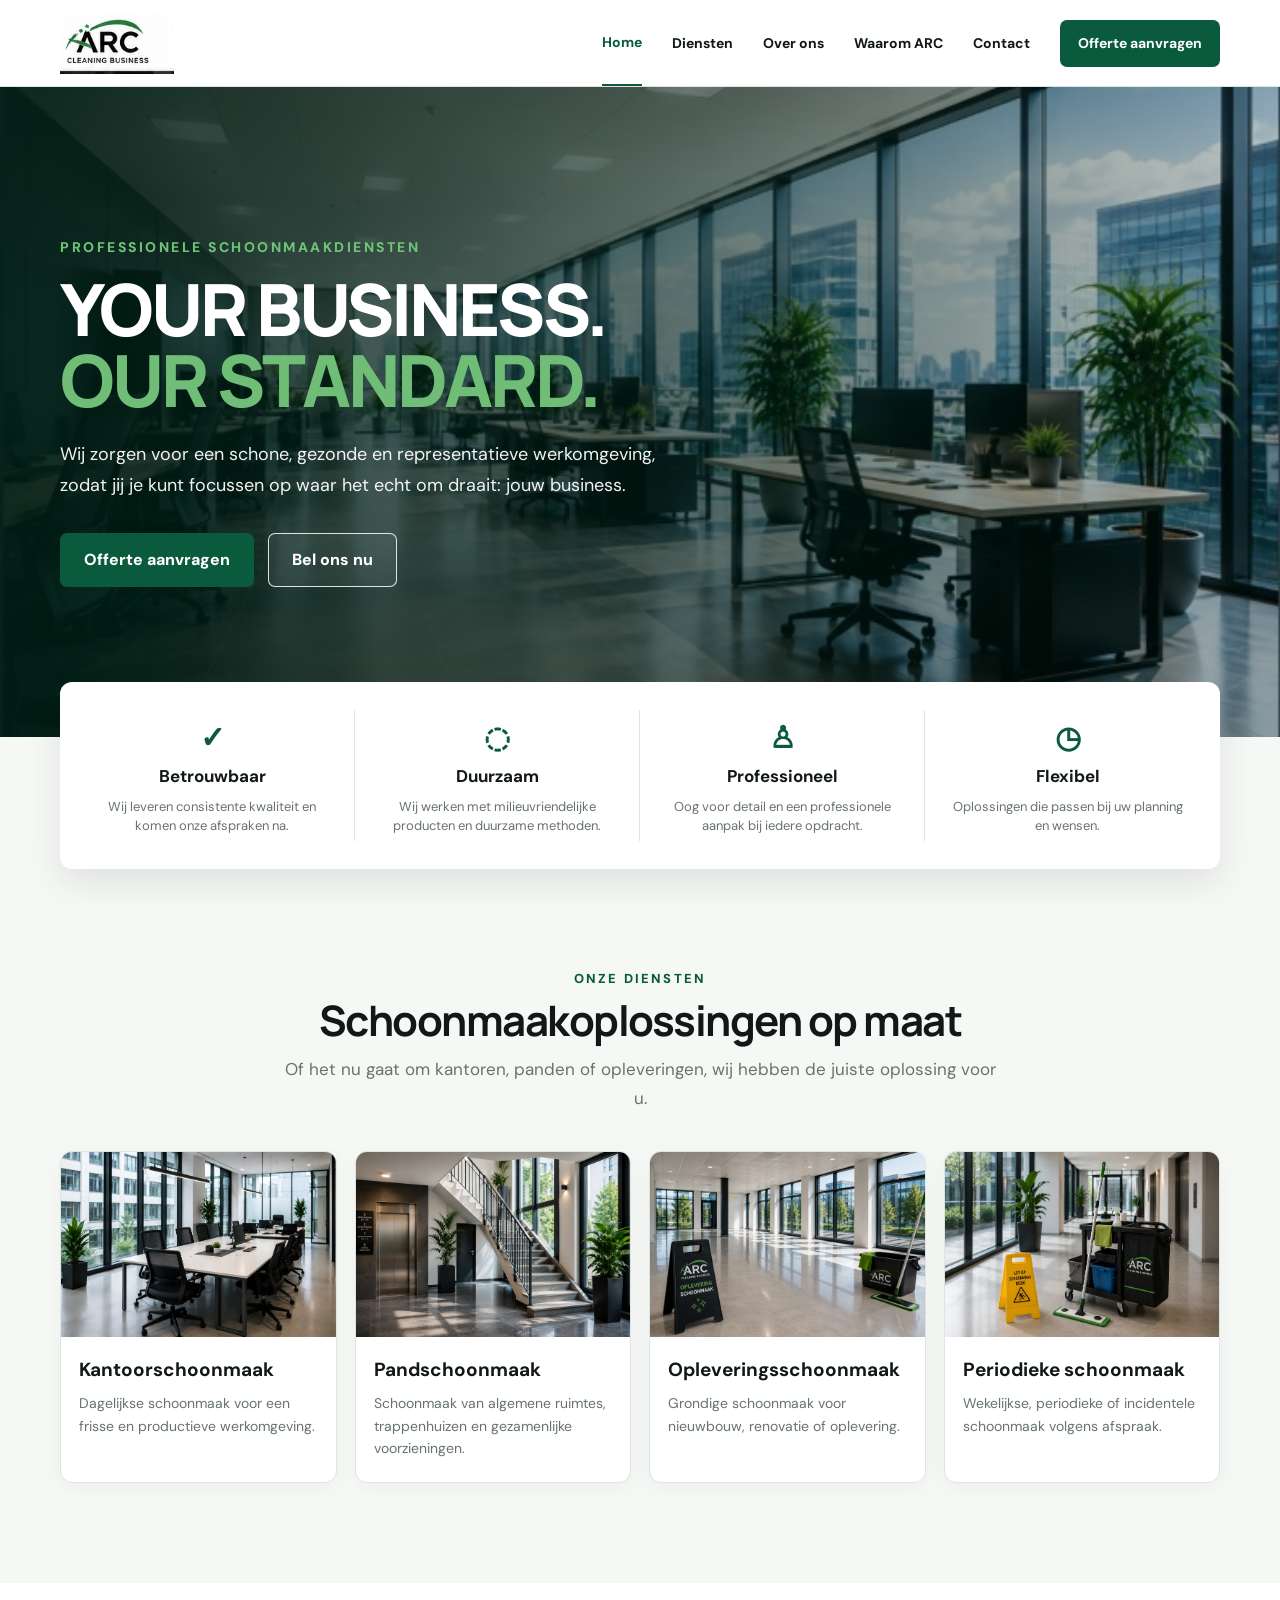
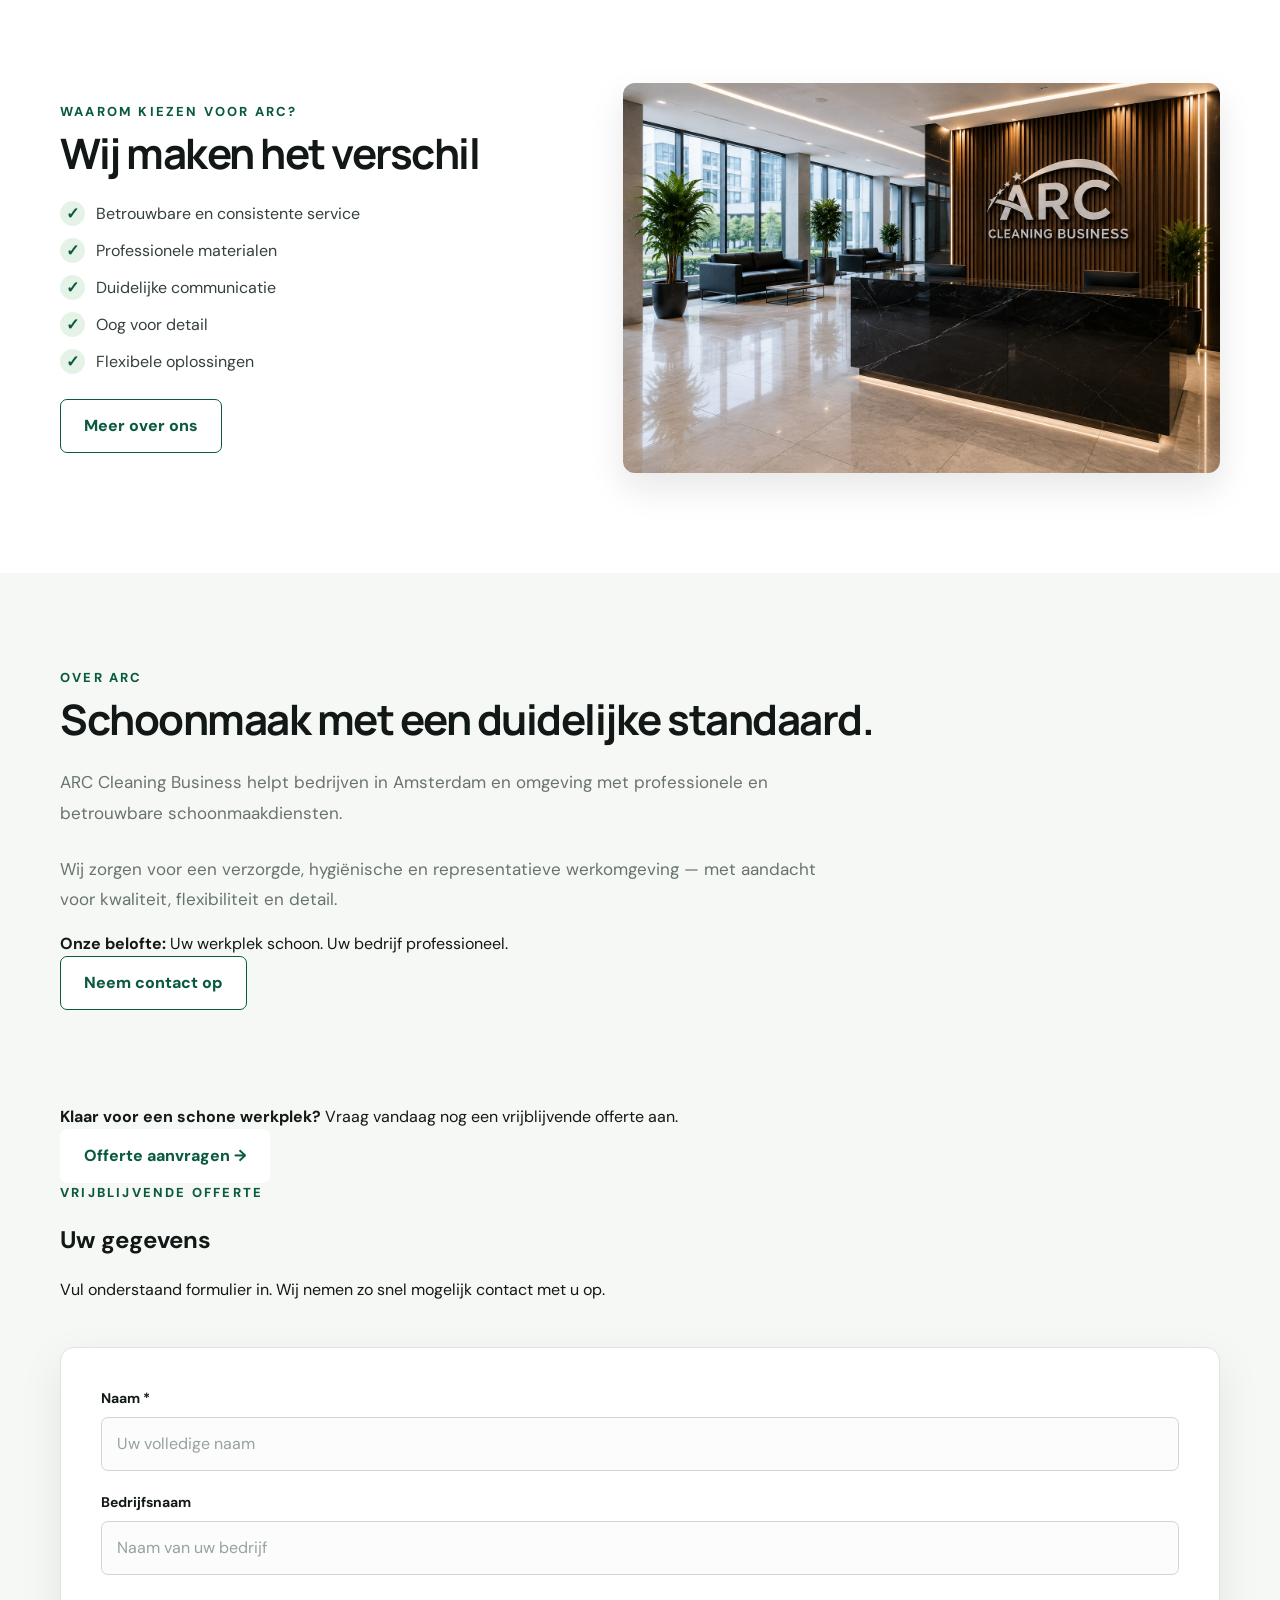
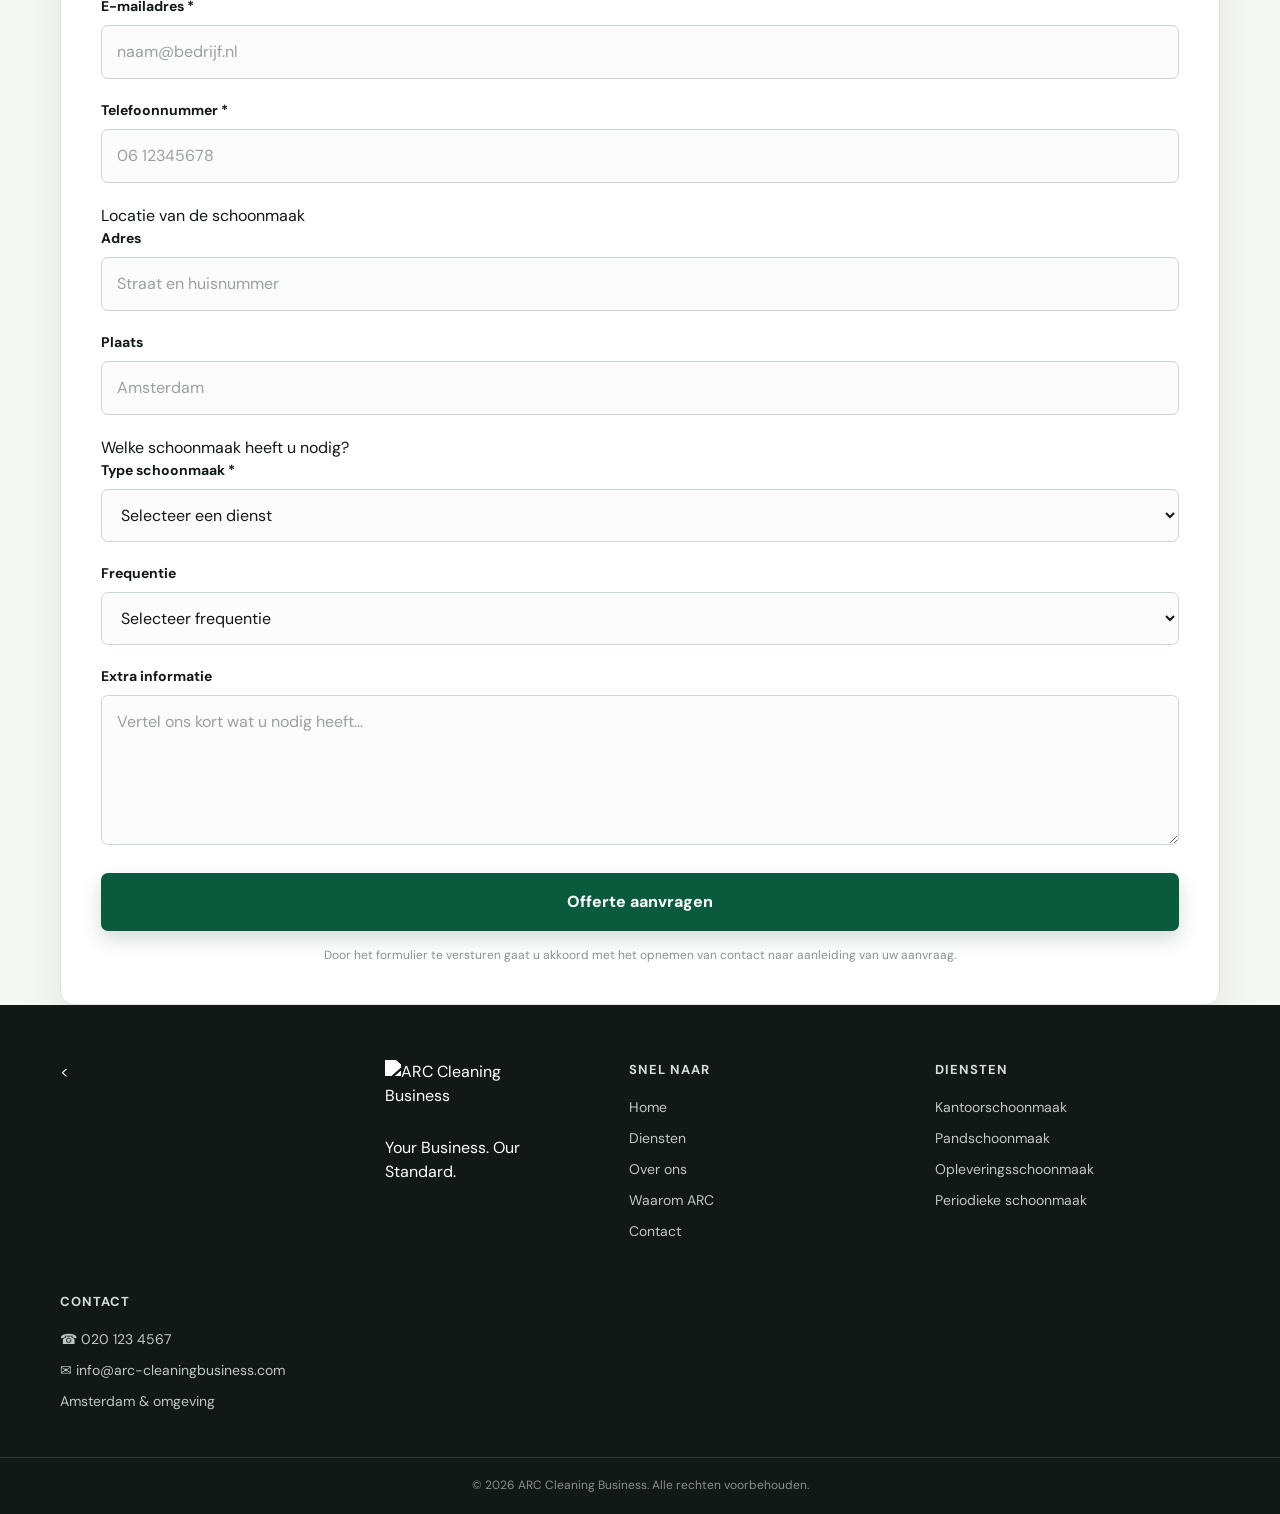
==== commit 12bbd43f: "Update index.html" ====
--- a/index.html
+++ b/index.html
@@ -694,19 +694,17 @@
   <div class="container footer-grid">
 
 
-    <div>
-
-      <img
-        src="arc-logo-reference.jpg"
-        class="footer-logo"
-        alt="ARC Cleaning Business"
-      >
-
-      <p class="footer-tagline">
-        Your Business. Our Standard.
-      </p>
-
-    </div>
+    <<div>
+  <img
+    src="arc-footer-logo.jpg"
+    class="footer-logo"
+    alt="ARC Cleaning Business"
+  >
+
+  <p class="footer-tagline">
+    Your Business. Our Standard.
+  </p>
+</div>
 
 
     <div>
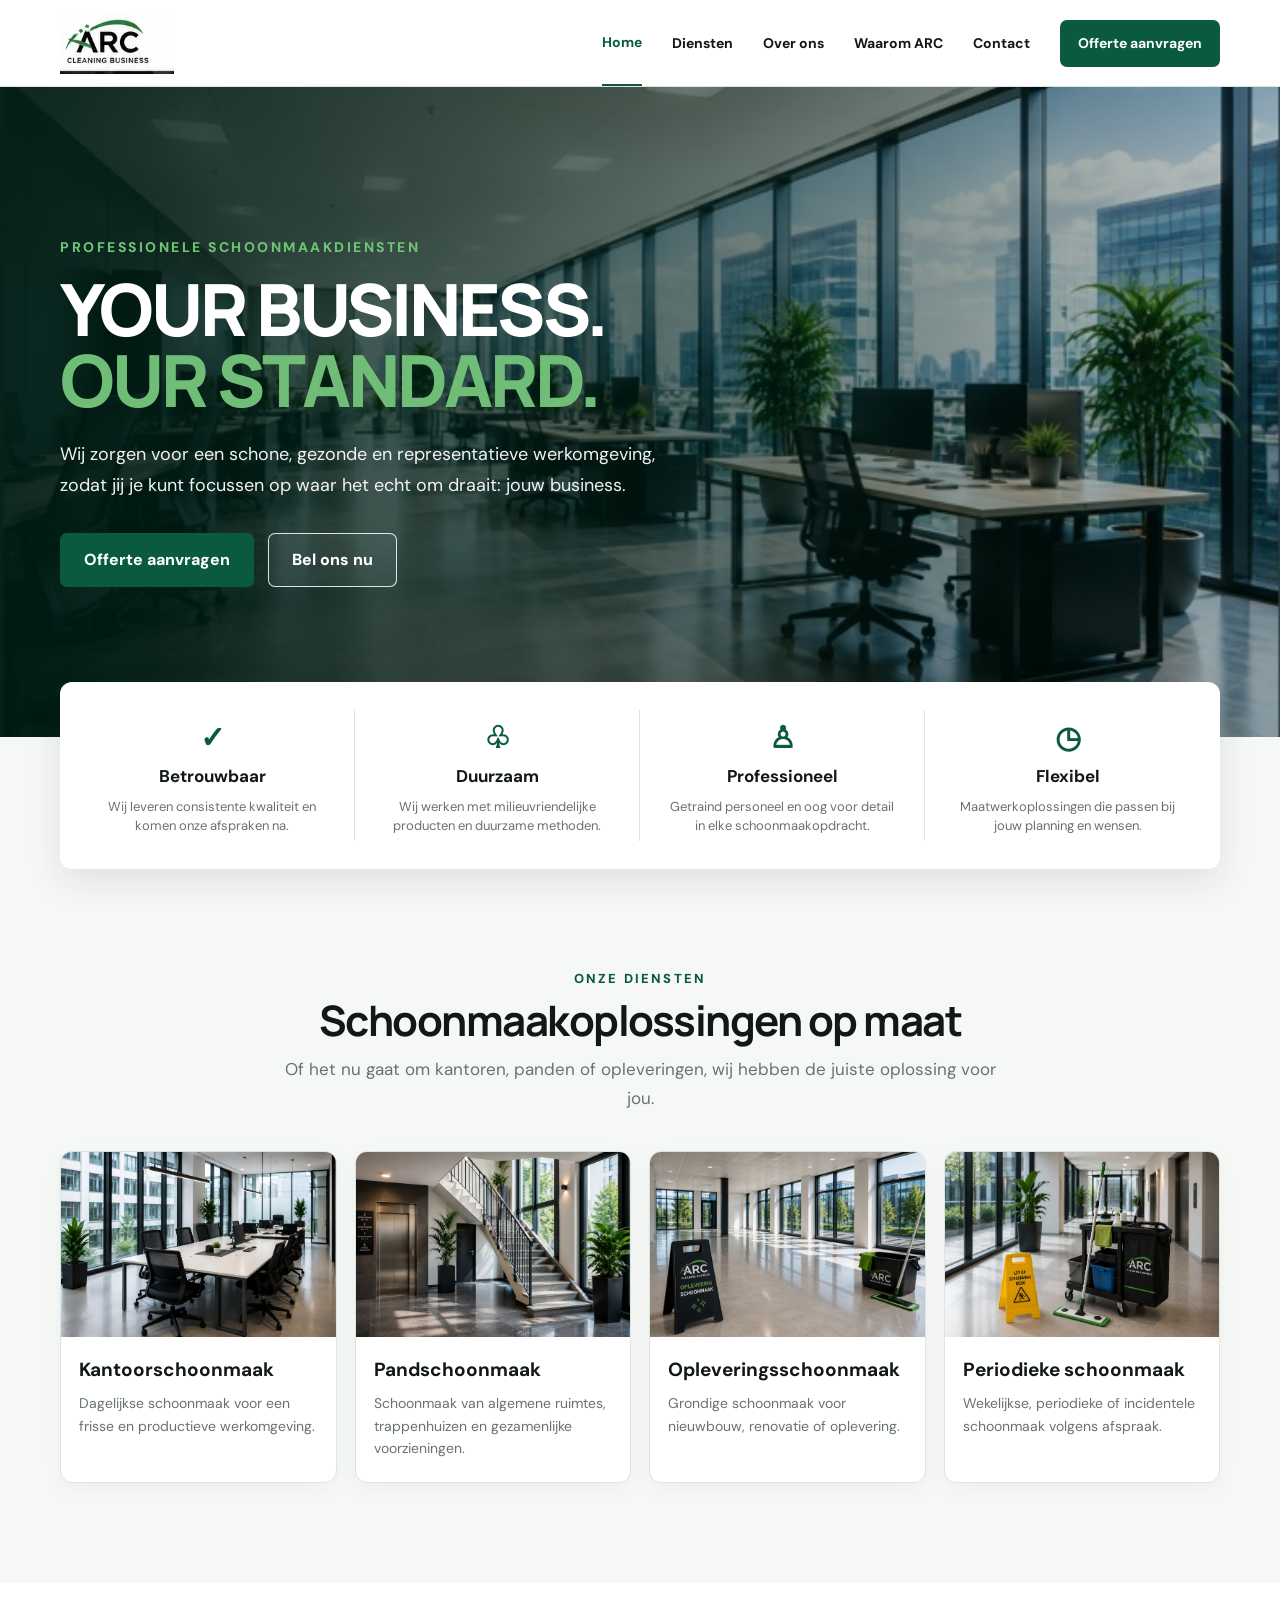
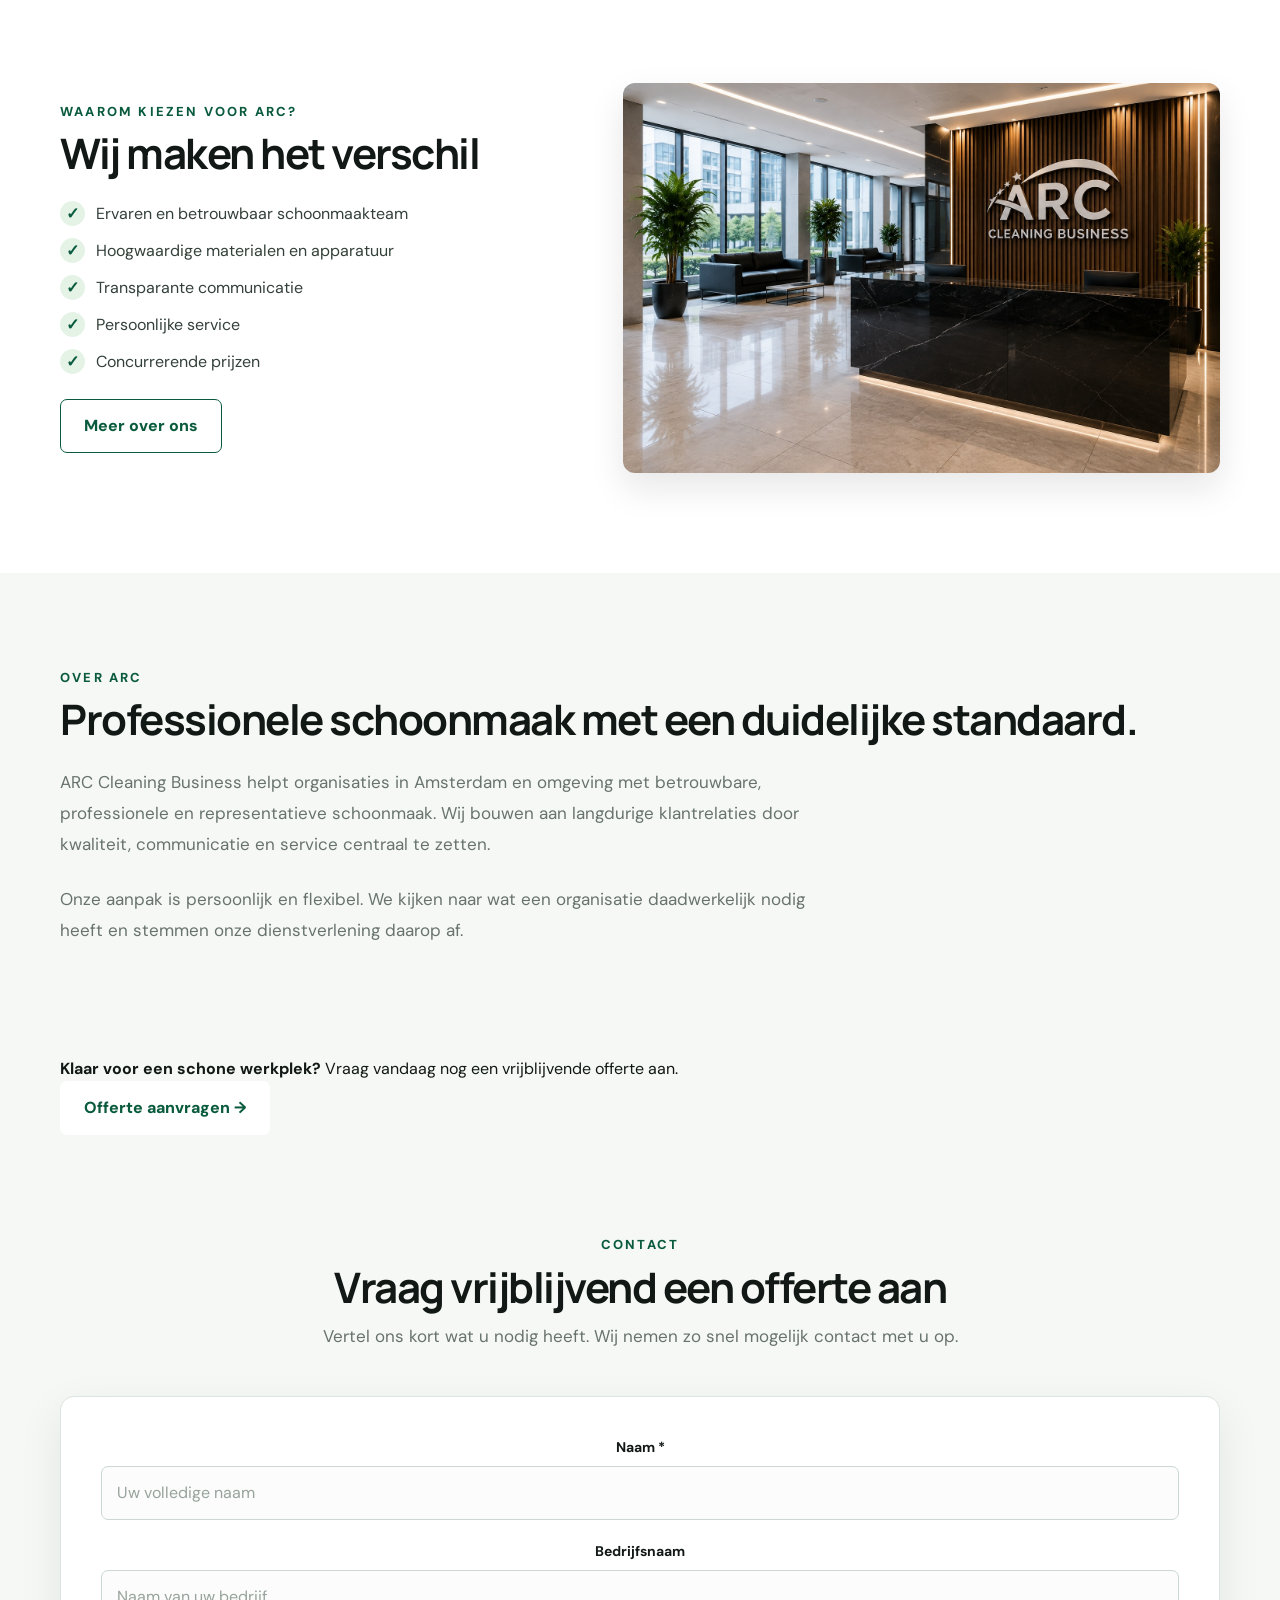
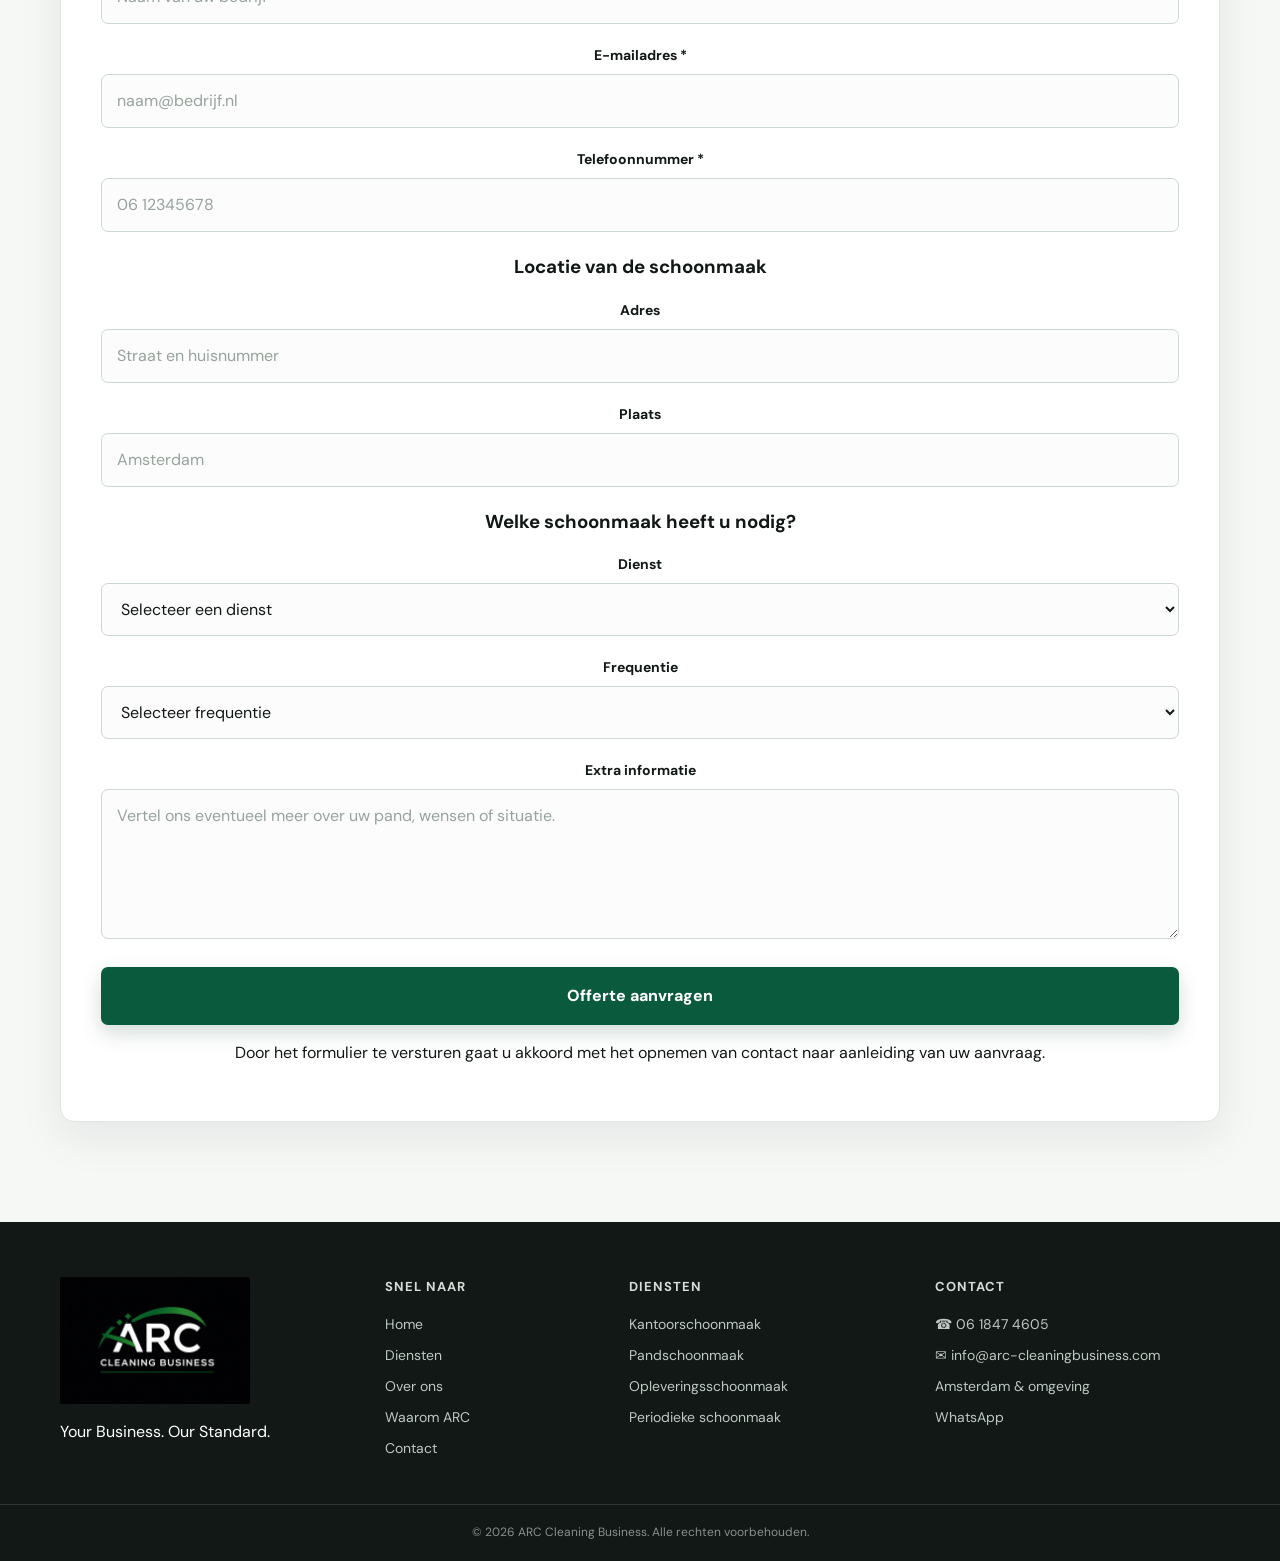
==== commit b6a30cae: "Update index.html" ====
--- a/index.html
+++ b/index.html
@@ -24,10 +24,7 @@
 
 <body>
 
-<!-- ================= HEADER ================= -->
-
 <header class="site-header">
-
   <div class="container nav-wrap">
 
     <a class="brand" href="#home">
@@ -40,7 +37,7 @@
     <button
       class="menu-toggle"
       aria-expanded="false"
-      aria-label="Menu openen"
+      aria-label="Menu"
     >
       ☰
     </button>
@@ -64,14 +61,14 @@
     </nav>
 
   </div>
-
 </header>
 
 
 <main id="home">
 
-
-<!-- ================= HERO ================= -->
+<!-- =========================
+     HERO
+========================= -->
 
 <section class="hero">
 
@@ -90,8 +87,8 @@
 
     <p>
       Wij zorgen voor een schone, gezonde en representatieve
-      werkomgeving, zodat jij je kunt focussen op waar het echt
-      om draait: jouw business.
+      werkomgeving, zodat jij je kunt focussen op waar het echt om draait:
+      jouw business.
     </p>
 
     <div class="hero-actions">
@@ -100,7 +97,10 @@
         Offerte aanvragen
       </a>
 
-      <a class="btn ghost" href="tel:+31201234567">
+      <a
+        class="btn ghost"
+        href="tel:+31618474605"
+      >
         Bel ons nu
       </a>
 
@@ -111,57 +111,50 @@
 </section>
 
 
-<!-- ================= USP ================= -->
+<!-- =========================
+     USP
+========================= -->
 
 <section class="usp container">
 
   <div>
     <b>✓</b>
-
     <h3>Betrouwbaar</h3>
-
     <p>
       Wij leveren consistente kwaliteit en komen onze afspraken na.
     </p>
   </div>
 
-
   <div>
-    <b>◌</b>
-
+    <b>♧</b>
     <h3>Duurzaam</h3>
-
     <p>
       Wij werken met milieuvriendelijke producten en duurzame methoden.
     </p>
   </div>
 
-
   <div>
     <b>♙</b>
-
     <h3>Professioneel</h3>
-
     <p>
-      Oog voor detail en een professionele aanpak bij iedere opdracht.
+      Getraind personeel en oog voor detail in elke schoonmaakopdracht.
     </p>
   </div>
-
 
   <div>
     <b>◷</b>
-
     <h3>Flexibel</h3>
-
     <p>
-      Oplossingen die passen bij uw planning en wensen.
+      Maatwerkoplossingen die passen bij jouw planning en wensen.
     </p>
   </div>
 
 </section>
 
 
-<!-- ================= DIENSTEN ================= -->
+<!-- =========================
+     DIENSTEN
+========================= -->
 
 <section id="diensten" class="section">
 
@@ -177,12 +170,11 @@
 
     <p class="lead">
       Of het nu gaat om kantoren, panden of opleveringen,
-      wij hebben de juiste oplossing voor u.
+      wij hebben de juiste oplossing voor jou.
     </p>
 
 
     <div class="service-grid">
-
 
       <!-- Kantoor -->
 
@@ -190,48 +182,40 @@
 
         <img
           src="service-office.jpg"
-          alt="Professionele kantoorschoonmaak"
+          alt="Kantoorschoonmaak"
           loading="lazy"
         >
 
-        <div class="service-content">
-
-          <h3>
-            Kantoorschoonmaak
-          </h3>
-
-          <p>
-            Dagelijkse schoonmaak voor een frisse en
-            productieve werkomgeving.
-          </p>
-
-        </div>
+        <h3>
+          Kantoorschoonmaak
+        </h3>
+
+        <p>
+          Dagelijkse schoonmaak voor een frisse en productieve
+          werkomgeving.
+        </p>
 
       </article>
 
 
-      <!-- Pand -->
+      <!-- Panden -->
 
       <article class="service-card">
 
         <img
           src="service-building.jpg"
-          alt="Professionele pandschoonmaak"
+          alt="Pandschoonmaak"
           loading="lazy"
         >
 
-        <div class="service-content">
-
-          <h3>
-            Pandschoonmaak
-          </h3>
-
-          <p>
-            Schoonmaak van algemene ruimtes,
-            trappenhuizen en gezamenlijke voorzieningen.
-          </p>
-
-        </div>
+        <h3>
+          Pandschoonmaak
+        </h3>
+
+        <p>
+          Schoonmaak van algemene ruimtes, trappenhuizen
+          en gezamenlijke voorzieningen.
+        </p>
 
       </article>
 
@@ -246,18 +230,14 @@
           loading="lazy"
         >
 
-        <div class="service-content">
-
-          <h3>
-            Opleveringsschoonmaak
-          </h3>
-
-          <p>
-            Grondige schoonmaak voor nieuwbouw,
-            renovatie of oplevering.
-          </p>
-
-        </div>
+        <h3>
+          Opleveringsschoonmaak
+        </h3>
+
+        <p>
+          Grondige schoonmaak voor nieuwbouw, renovatie
+          of oplevering.
+        </p>
 
       </article>
 
@@ -272,18 +252,14 @@
           loading="lazy"
         >
 
-        <div class="service-content">
-
-          <h3>
-            Periodieke schoonmaak
-          </h3>
-
-          <p>
-            Wekelijkse, periodieke of incidentele
-            schoonmaak volgens afspraak.
-          </p>
-
-        </div>
+        <h3>
+          Periodieke schoonmaak
+        </h3>
+
+        <p>
+          Wekelijkse, periodieke of incidentele schoonmaak
+          volgens afspraak.
+        </p>
 
       </article>
 
@@ -294,7 +270,9 @@
 </section>
 
 
-<!-- ================= WAAROM ARC ================= -->
+<!-- =========================
+     WAAROM ARC
+========================= -->
 
 <section id="waarom" class="why section">
 
@@ -313,28 +291,31 @@
       <ul>
 
         <li>
-          Betrouwbare en consistente service
+          Ervaren en betrouwbaar schoonmaakteam
         </li>
 
         <li>
-          Professionele materialen
+          Hoogwaardige materialen en apparatuur
         </li>
 
         <li>
-          Duidelijke communicatie
+          Transparante communicatie
         </li>
 
         <li>
-          Oog voor detail
+          Persoonlijke service
         </li>
 
         <li>
-          Flexibele oplossingen
+          Concurrerende prijzen
         </li>
 
       </ul>
 
-      <a class="btn outline" href="#over">
+      <a
+        class="btn outline"
+        href="#over"
+      >
         Meer over ons
       </a>
 
@@ -344,7 +325,7 @@
     <img
       class="why-img"
       src="why-arc.jpg"
-      alt="Professionele werkomgeving van ARC Cleaning Business"
+      alt="Professionele ARC werkomgeving"
       loading="lazy"
     >
 
@@ -353,55 +334,39 @@
 </section>
 
 
-<!-- ================= OVER ARC ================= -->
-
-<section id="over" class="simple-section">
-
-  <div class="container">
-
-    <div class="section-kicker">
-      OVER ARC
-    </div>
-
-    <h2>
-      Schoonmaak met een duidelijke standaard.
-    </h2>
-
-    <p>
-      ARC Cleaning Business helpt bedrijven in Amsterdam en
-      omgeving met professionele en betrouwbare schoonmaakdiensten.
-    </p>
-
-    <p>
-      Wij zorgen voor een verzorgde, hygiënische en representatieve
-      werkomgeving — met aandacht voor kwaliteit, flexibiliteit
-      en detail.
-    </p>
-
-
-    <div class="about-promise">
-
-      <strong>
-        Onze belofte:
-      </strong>
-
-      <span>
-        Uw werkplek schoon. Uw bedrijf professioneel.
-      </span>
-
-    </div>
-
-
-    <a class="btn outline" href="#offerte">
-      Neem contact op
-    </a>
-
-  </div>
+<!-- =========================
+     OVER ARC
+========================= -->
+
+<section id="over" class="simple-section container">
+
+  <div class="section-kicker">
+    OVER ARC
+  </div>
+
+  <h2>
+    Professionele schoonmaak met een duidelijke standaard.
+  </h2>
+
+  <p>
+    ARC Cleaning Business helpt organisaties in Amsterdam en omgeving
+    met betrouwbare, professionele en representatieve schoonmaak.
+    Wij bouwen aan langdurige klantrelaties door kwaliteit,
+    communicatie en service centraal te zetten.
+  </p>
+
+  <p>
+    Onze aanpak is persoonlijk en flexibel. We kijken naar wat een
+    organisatie daadwerkelijk nodig heeft en stemmen onze
+    dienstverlening daarop af.
+  </p>
 
 </section>
 
 
-<!-- ================= OFFERTE CTA ================= -->
+<!-- =========================
+     OFFERTE CTA
+========================= -->
 
 <section id="offerte" class="quote-banner">
 
@@ -419,7 +384,10 @@
 
     </div>
 
-    <a class="btn white" href="#offerte-formulier">
+    <a
+      class="btn white"
+      href="#contact"
+    >
       Offerte aanvragen →
     </a>
 
@@ -428,25 +396,24 @@
 </section>
 
 
-<!-- ================= OFFERTE FORMULIER ================= -->
-
-<section
-  id="offerte-formulier"
-  class="form-section"
->
-
-  <div class="container form-container">
+<!-- =========================
+     CONTACT / OFFERTE
+========================= -->
+
+<section id="contact" class="contact-section section">
+
+  <div class="container">
 
     <div class="section-kicker">
-      VRIJBLIJVENDE OFFERTE
+      CONTACT
     </div>
 
     <h2>
-      Uw gegevens
+      Vraag vrijblijvend een offerte aan
     </h2>
 
-    <p class="form-intro">
-      Vul onderstaand formulier in. Wij nemen zo snel mogelijk
+    <p class="lead">
+      Vertel ons kort wat u nodig heeft. Wij nemen zo snel mogelijk
       contact met u op.
     </p>
 
@@ -458,7 +425,6 @@
       enctype="text/plain"
     >
 
-
       <div class="form-group">
 
         <label for="naam">
@@ -526,9 +492,9 @@
       </div>
 
 
-      <div class="form-heading">
+      <h3 class="form-heading">
         Locatie van de schoonmaak
-      </div>
+      </h3>
 
 
       <div class="form-group">
@@ -563,21 +529,20 @@
       </div>
 
 
-      <div class="form-heading">
+      <h3 class="form-heading">
         Welke schoonmaak heeft u nodig?
-      </div>
+      </h3>
 
 
       <div class="form-group">
 
         <label for="dienst">
-          Type schoonmaak *
+          Dienst
         </label>
 
         <select
           id="dienst"
-          name="Type schoonmaak"
-          required
+          name="Dienst"
         >
 
           <option value="">
@@ -624,24 +589,24 @@
             Selecteer frequentie
           </option>
 
+          <option value="Dagelijks">
+            Dagelijks
+          </option>
+
+          <option value="Meerdere keren per week">
+            Meerdere keren per week
+          </option>
+
+          <option value="Wekelijks">
+            Wekelijks
+          </option>
+
           <option value="Eenmalig">
             Eenmalig
           </option>
 
-          <option value="Wekelijks">
-            Wekelijks
-          </option>
-
-          <option value="Meerdere keren per week">
-            Meerdere keren per week
-          </option>
-
-          <option value="Maandelijks">
-            Maandelijks
-          </option>
-
-          <option value="In overleg">
-            In overleg
+          <option value="Nog niet zeker">
+            Nog niet zeker
           </option>
 
         </select>
@@ -659,23 +624,23 @@
           id="bericht"
           name="Extra informatie"
           rows="5"
-          placeholder="Vertel ons kort wat u nodig heeft..."
+          placeholder="Vertel ons eventueel meer over uw pand, wensen of situatie."
         ></textarea>
 
       </div>
 
 
       <button
+        type="submit"
         class="btn primary form-submit"
-        type="submit"
       >
         Offerte aanvragen
       </button>
 
 
-      <p class="form-note">
-        Door het formulier te versturen gaat u akkoord met
-        het opnemen van contact naar aanleiding van uw aanvraag.
+      <p class="form-disclaimer">
+        Door het formulier te versturen gaat u akkoord met het opnemen
+        van contact naar aanleiding van uw aanvraag.
       </p>
 
     </form>
@@ -687,25 +652,33 @@
 </main>
 
 
-<!-- ================= FOOTER ================= -->
-
-<footer id="contact">
+<!-- =========================
+     FOOTER
+========================= -->
+
+<footer>
 
   <div class="container footer-grid">
 
 
-    <<div>
-  <img
-    src="arc-footer-logo.jpg"
-    class="footer-logo"
-    alt="ARC Cleaning Business"
-  >
-
-  <p class="footer-tagline">
-    Your Business. Our Standard.
-  </p>
-</div>
-
+    <!-- LOGO -->
+
+    <div>
+
+      <img
+        src="arc-footer-logo.jpg"
+        class="footer-logo"
+        alt="ARC Cleaning Business"
+      >
+
+      <p class="footer-tagline">
+        Your Business. Our Standard.
+      </p>
+
+    </div>
+
+
+    <!-- SNEL NAAR -->
 
     <div>
 
@@ -736,6 +709,8 @@
     </div>
 
 
+    <!-- DIENSTEN -->
+
     <div>
 
       <h4>
@@ -761,14 +736,16 @@
     </div>
 
 
+    <!-- CONTACT -->
+
     <div>
 
       <h4>
         CONTACT
       </h4>
 
-      <a href="tel:+31201234567">
-        ☎ 020 123 4567
+      <a href="tel:+31618474605">
+        ☎ 06 1847 4605
       </a>
 
       <a href="mailto:info@arc-cleaningbusiness.com">
@@ -779,7 +756,16 @@
         Amsterdam & omgeving
       </span>
 
-    </div>
+      <a
+        href="https://wa.me/31618474605"
+        target="_blank"
+        rel="noopener"
+      >
+        WhatsApp
+      </a>
+
+    </div>
+
 
   </div>
 
--- a/styles.css
+++ b/styles.css
@@ -650,16 +650,26 @@
   grid-template-columns: 1.4fr 1fr 1.3fr 1.4fr;
   gap: 40px;
 }
+.footer-brand {
+  display: flex;
+  flex-direction: column;
+  align-items: flex-start;
+}
 
 .footer-logo {
-  width: 150px;
-  height: 60px;
-
+  width: 190px;
+  height: auto;
+  display: block;
   object-fit: contain;
-
-  filter:
-    grayscale(1)
-    brightness(4);
+  border-radius: 2px;
+}
+
+.footer-brand p {
+  margin: 18px 0 0;
+  color: #f1f4f2;
+  font-size: 16px;
+  line-height: 1.5;
+  font-weight: 500;
 }
 
 .footer-grid h4 {
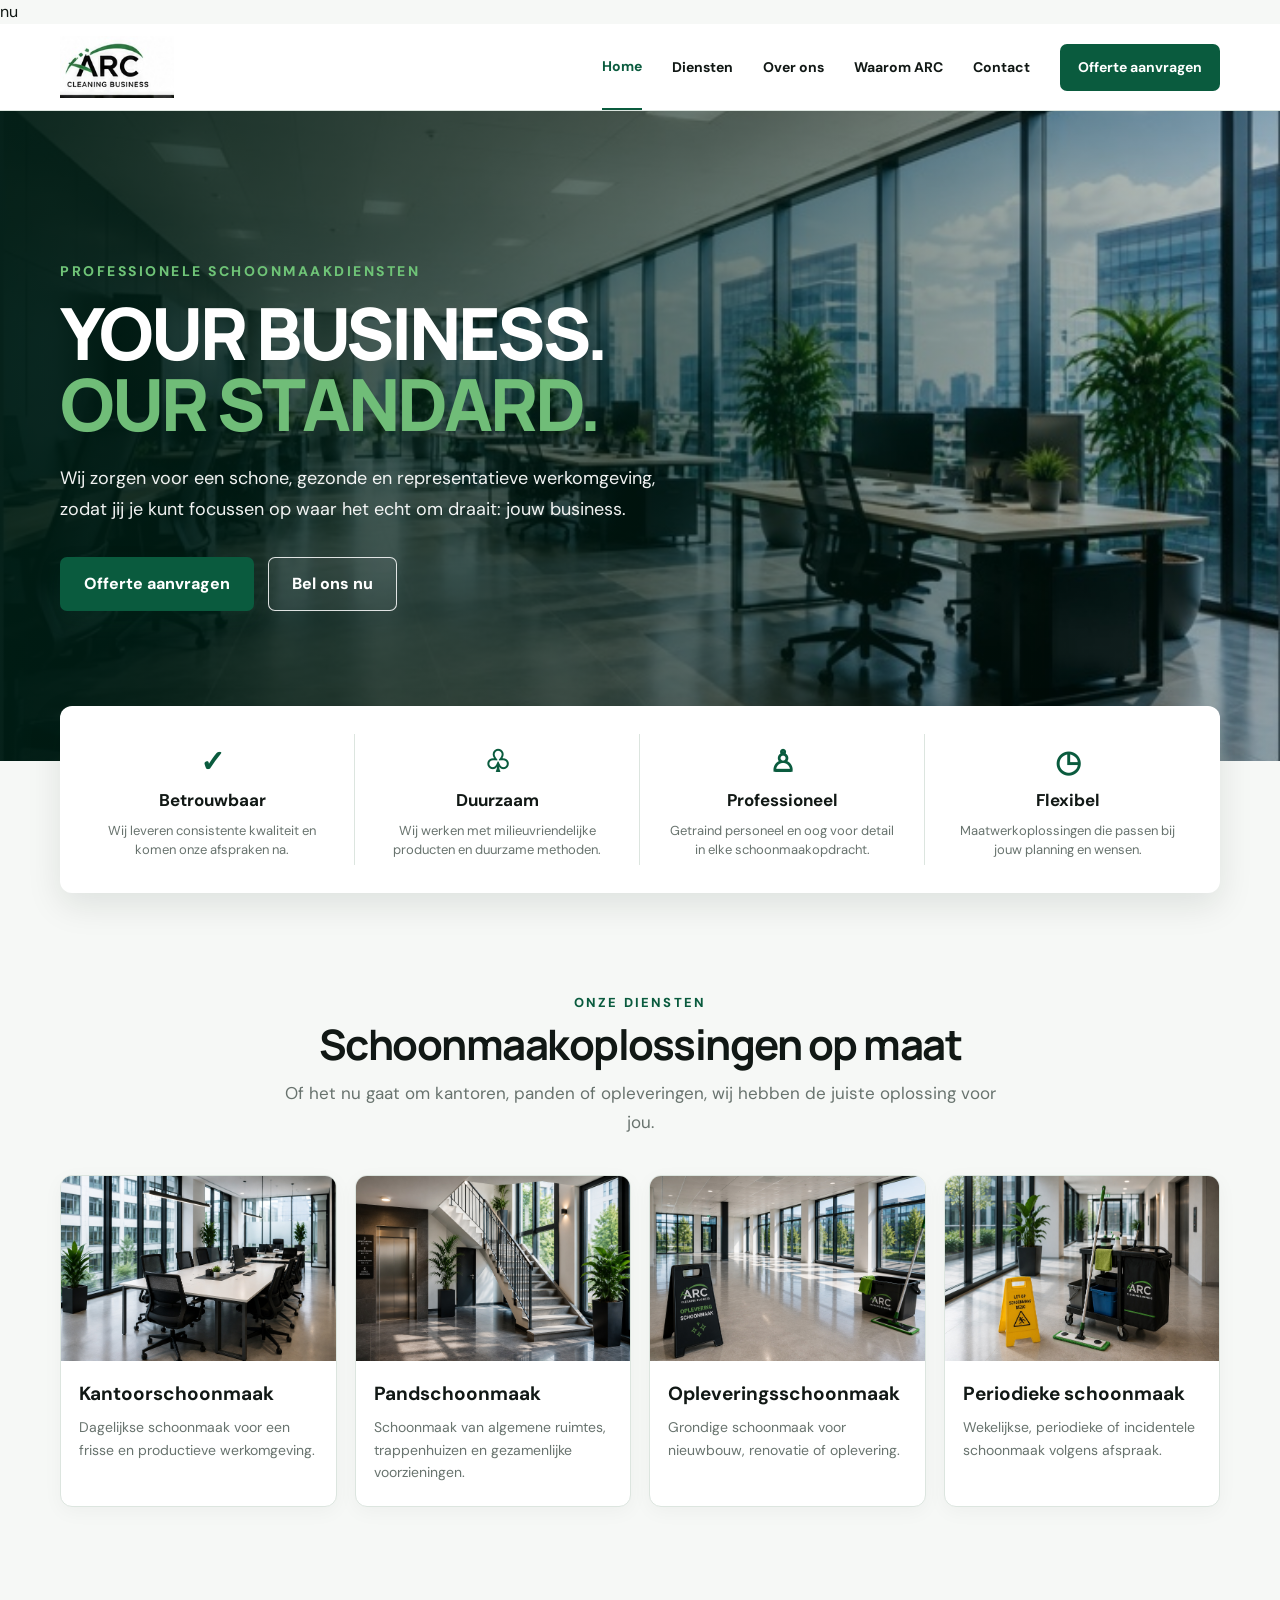
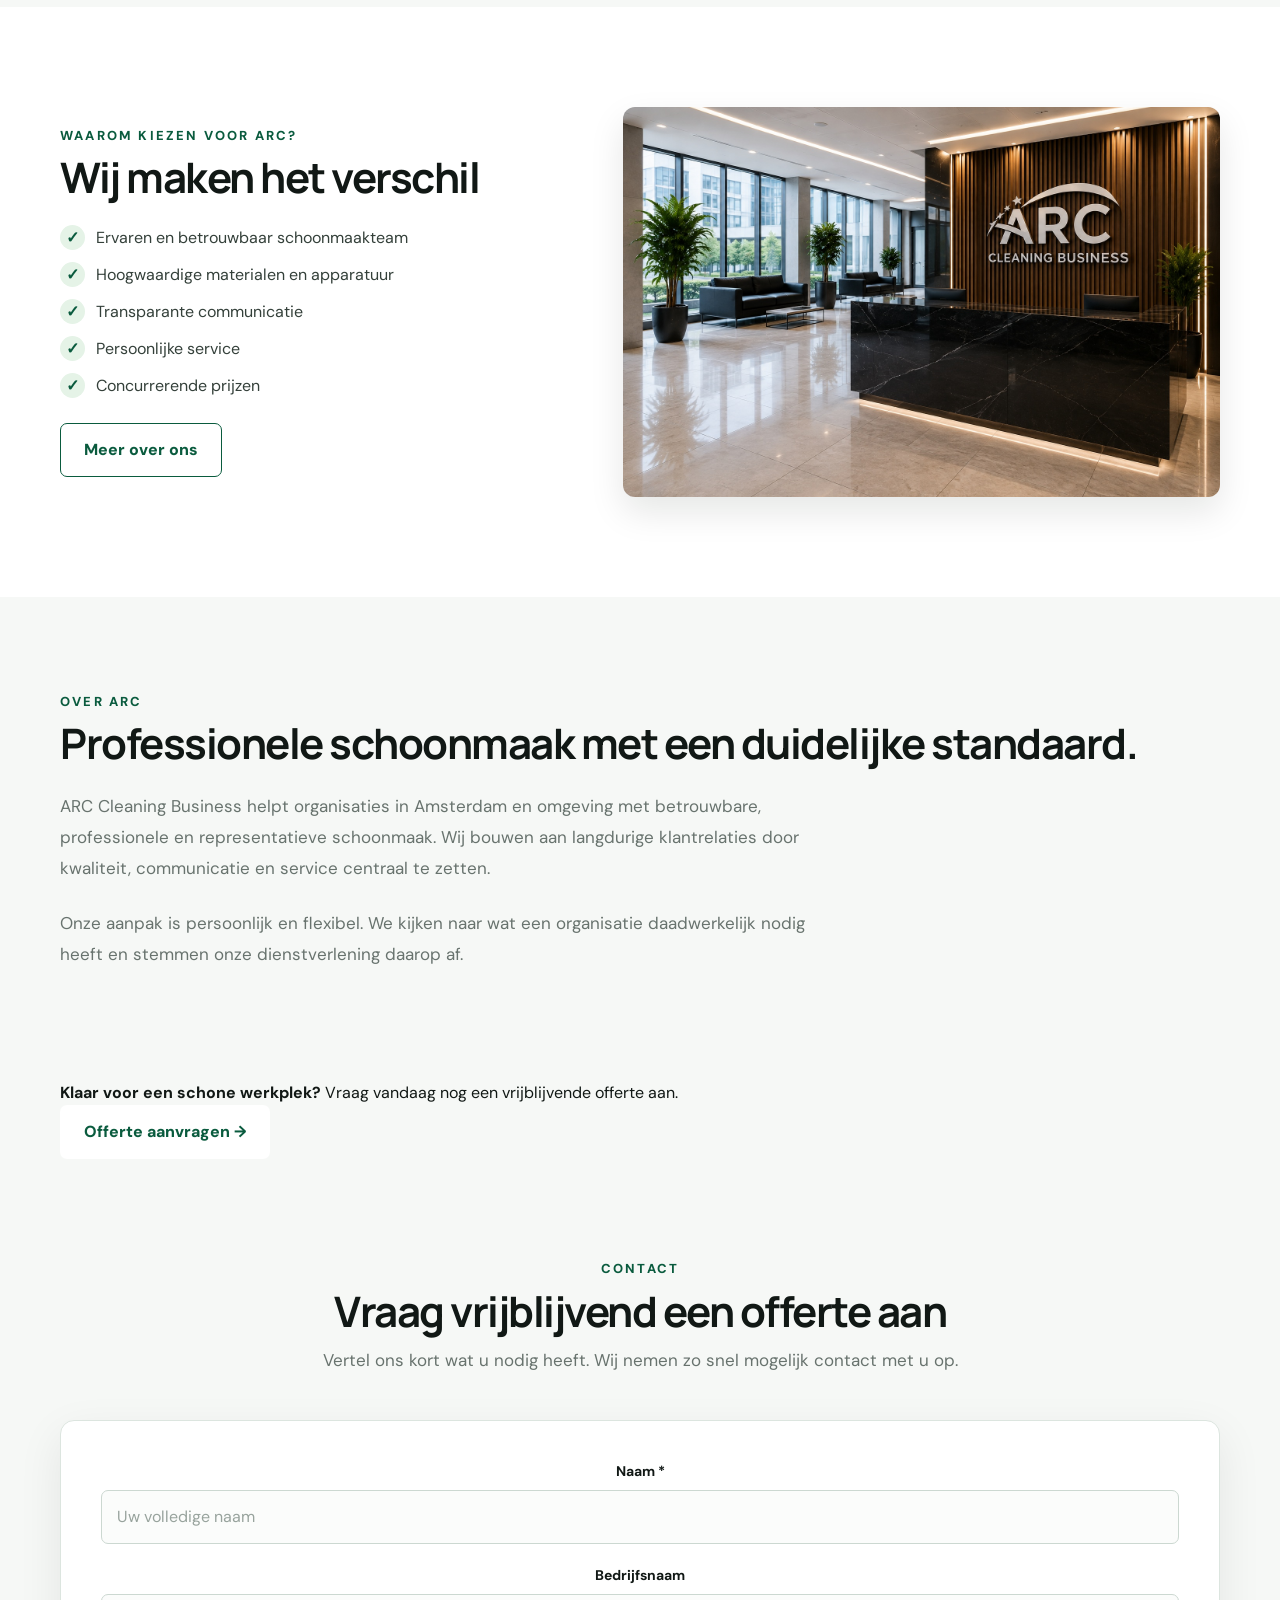
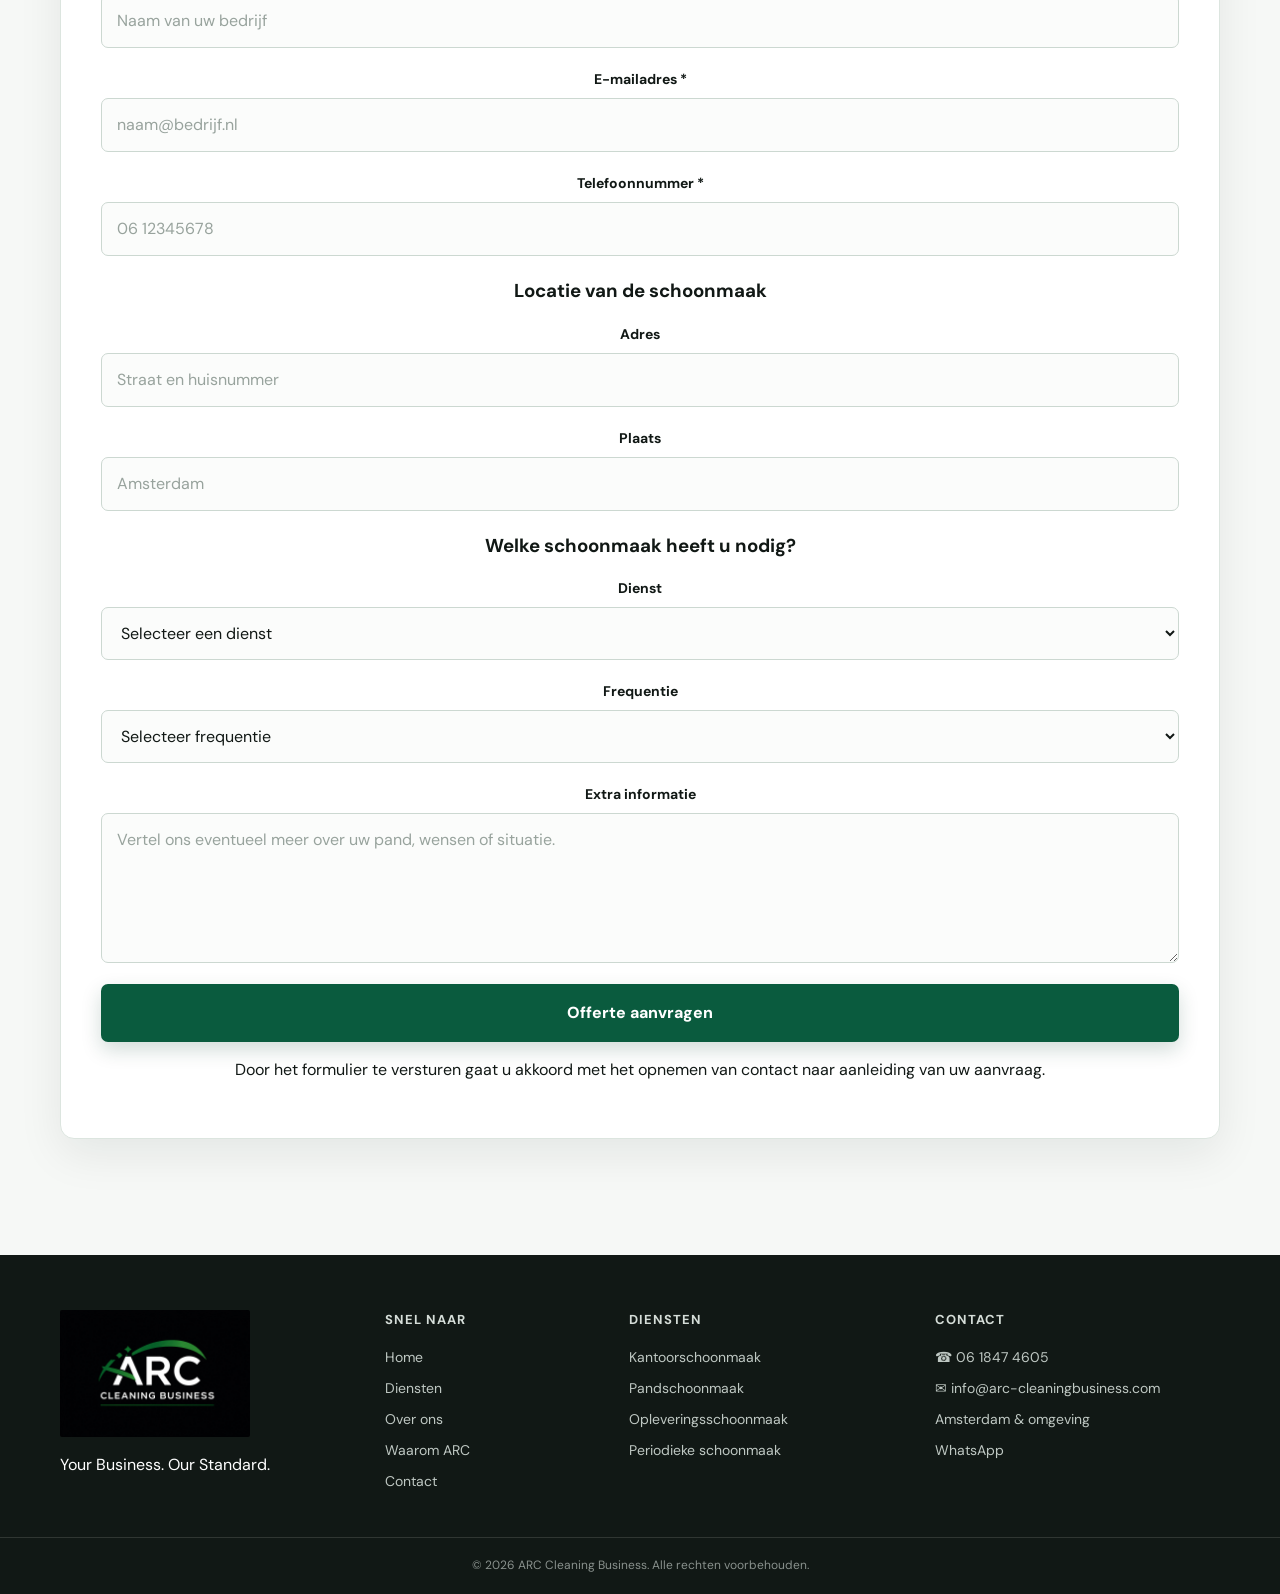
==== commit 7883dc77: "Update index.html" ====
--- a/index.html
+++ b/index.html
@@ -1,4 +1,4 @@
-<!doctype html>
+nu<!doctype html>
 <html lang="nl">
 <head>
   <meta charset="utf-8">
@@ -419,11 +419,14 @@
 
 
     <form
-      class="quote-form"
-      action="mailto:info@arc-cleaningbusiness.com"
-      method="post"
-      enctype="text/plain"
-    >
+    class="quote-form"
+    action="https://formsubmit.co/info@arc-cleaningbusiness.com"
+    method="POST"
+>
+      <input type="hidden" name="_subject" value="Nieuwe offerteaanvraag - ARC Cleaning Business">
+<input type="hidden" name="_captcha" value="false">
+<input type="hidden" name="_template" value="table">
+<input type="hidden" name="_next" value="https://arc-cleaningbusiness.com/bedankt.html">
 
       <div class="form-group">
 
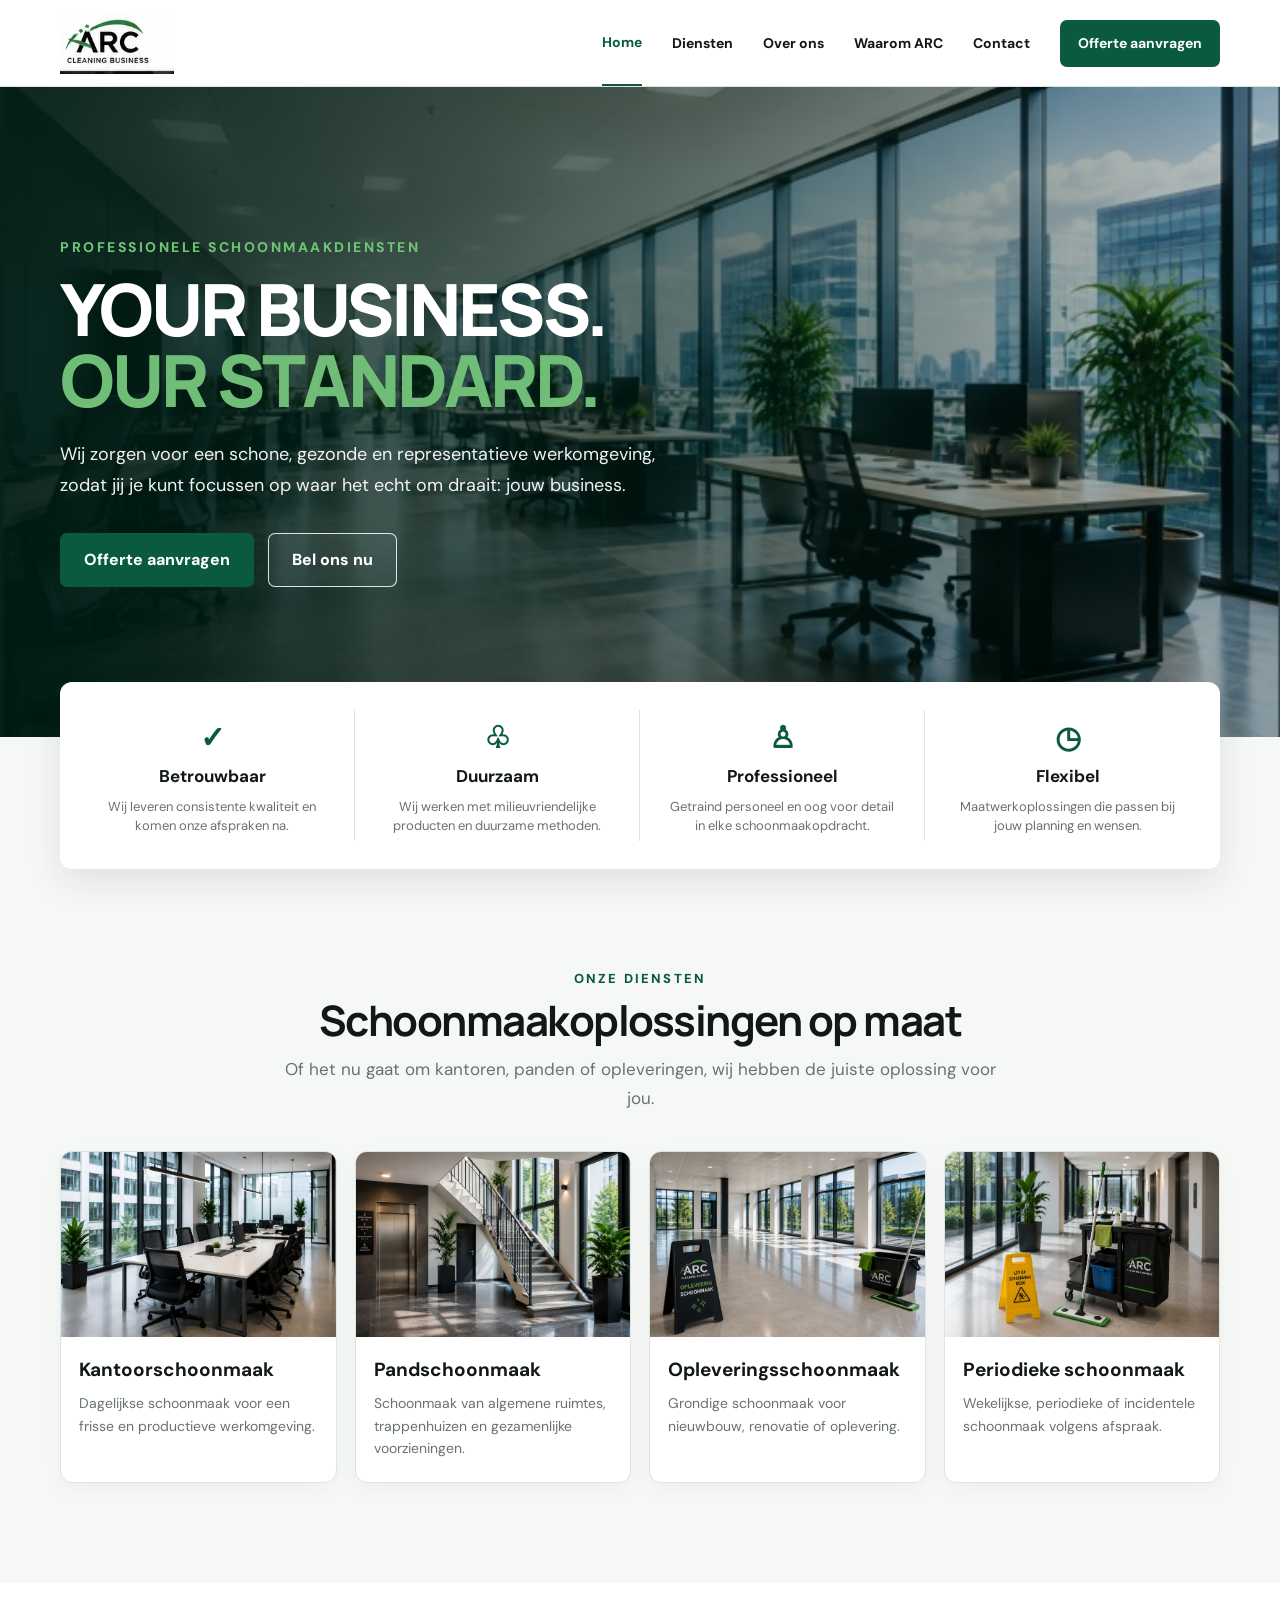
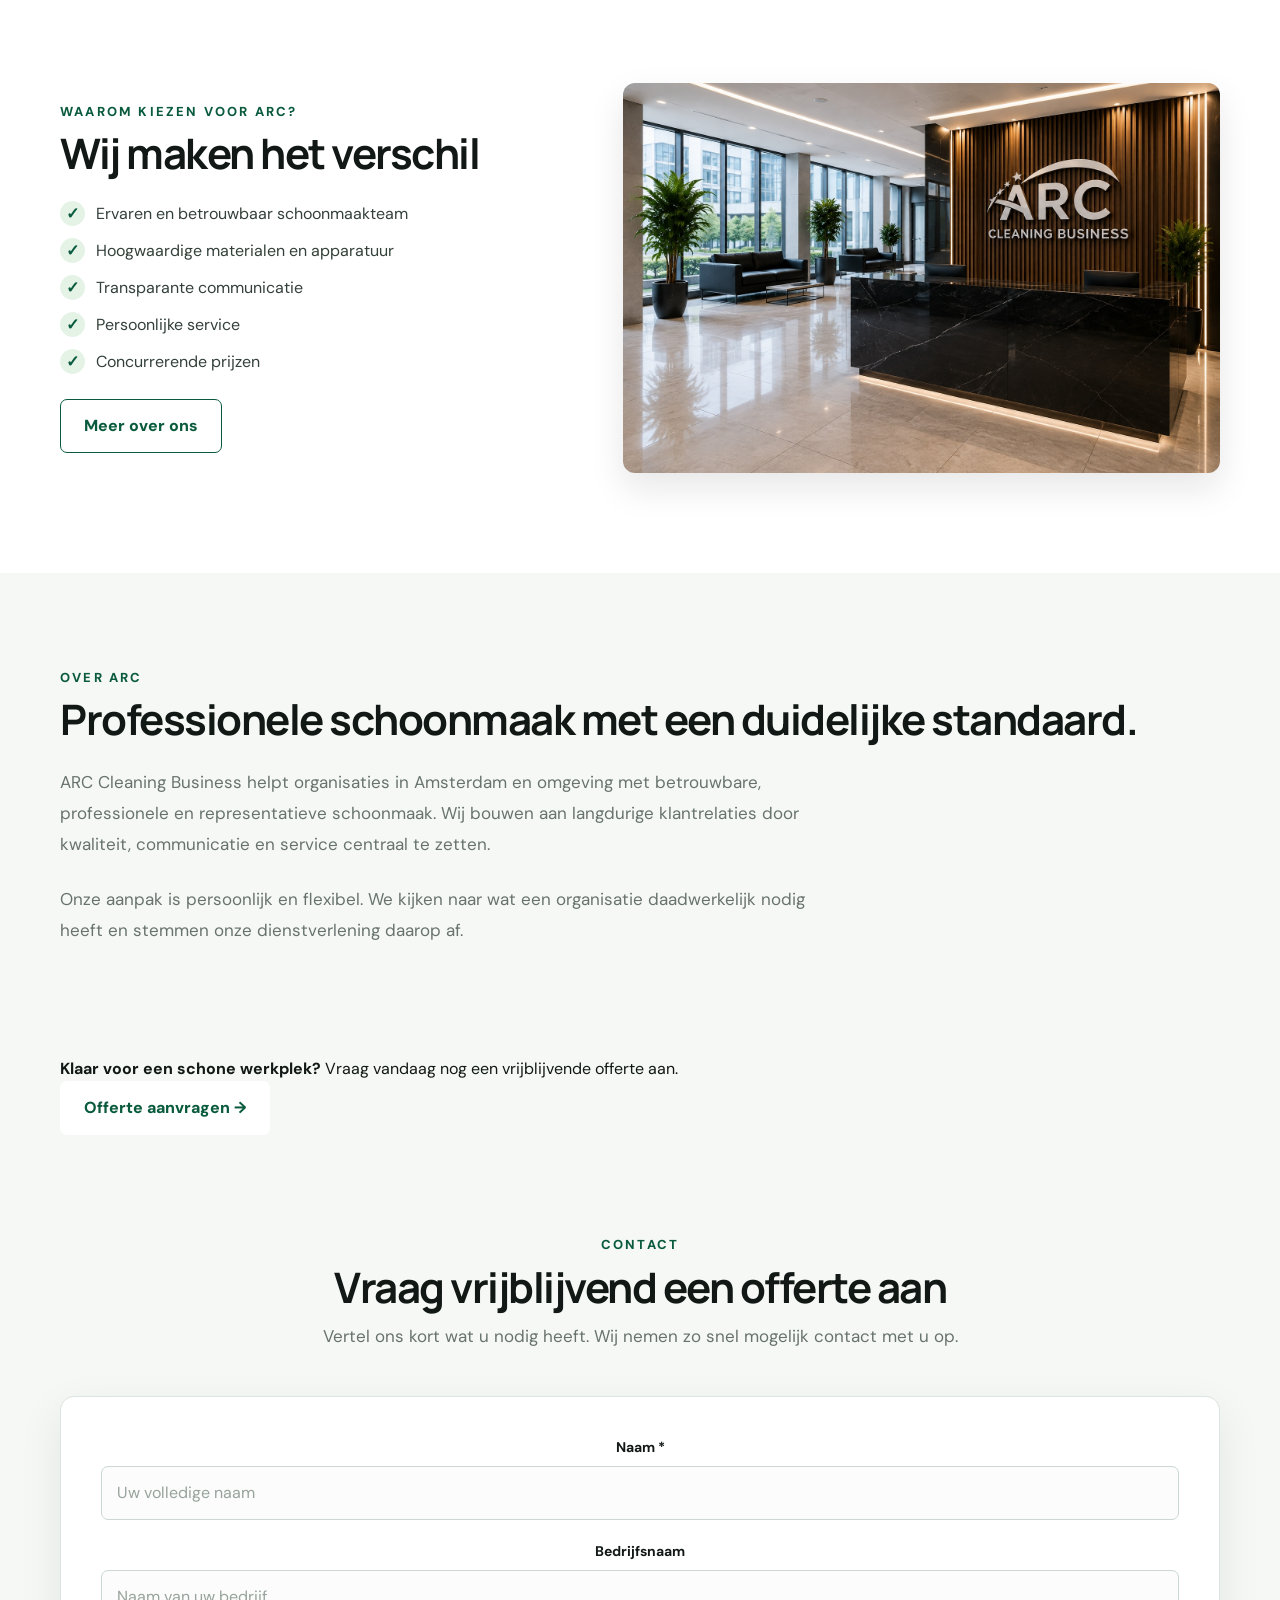
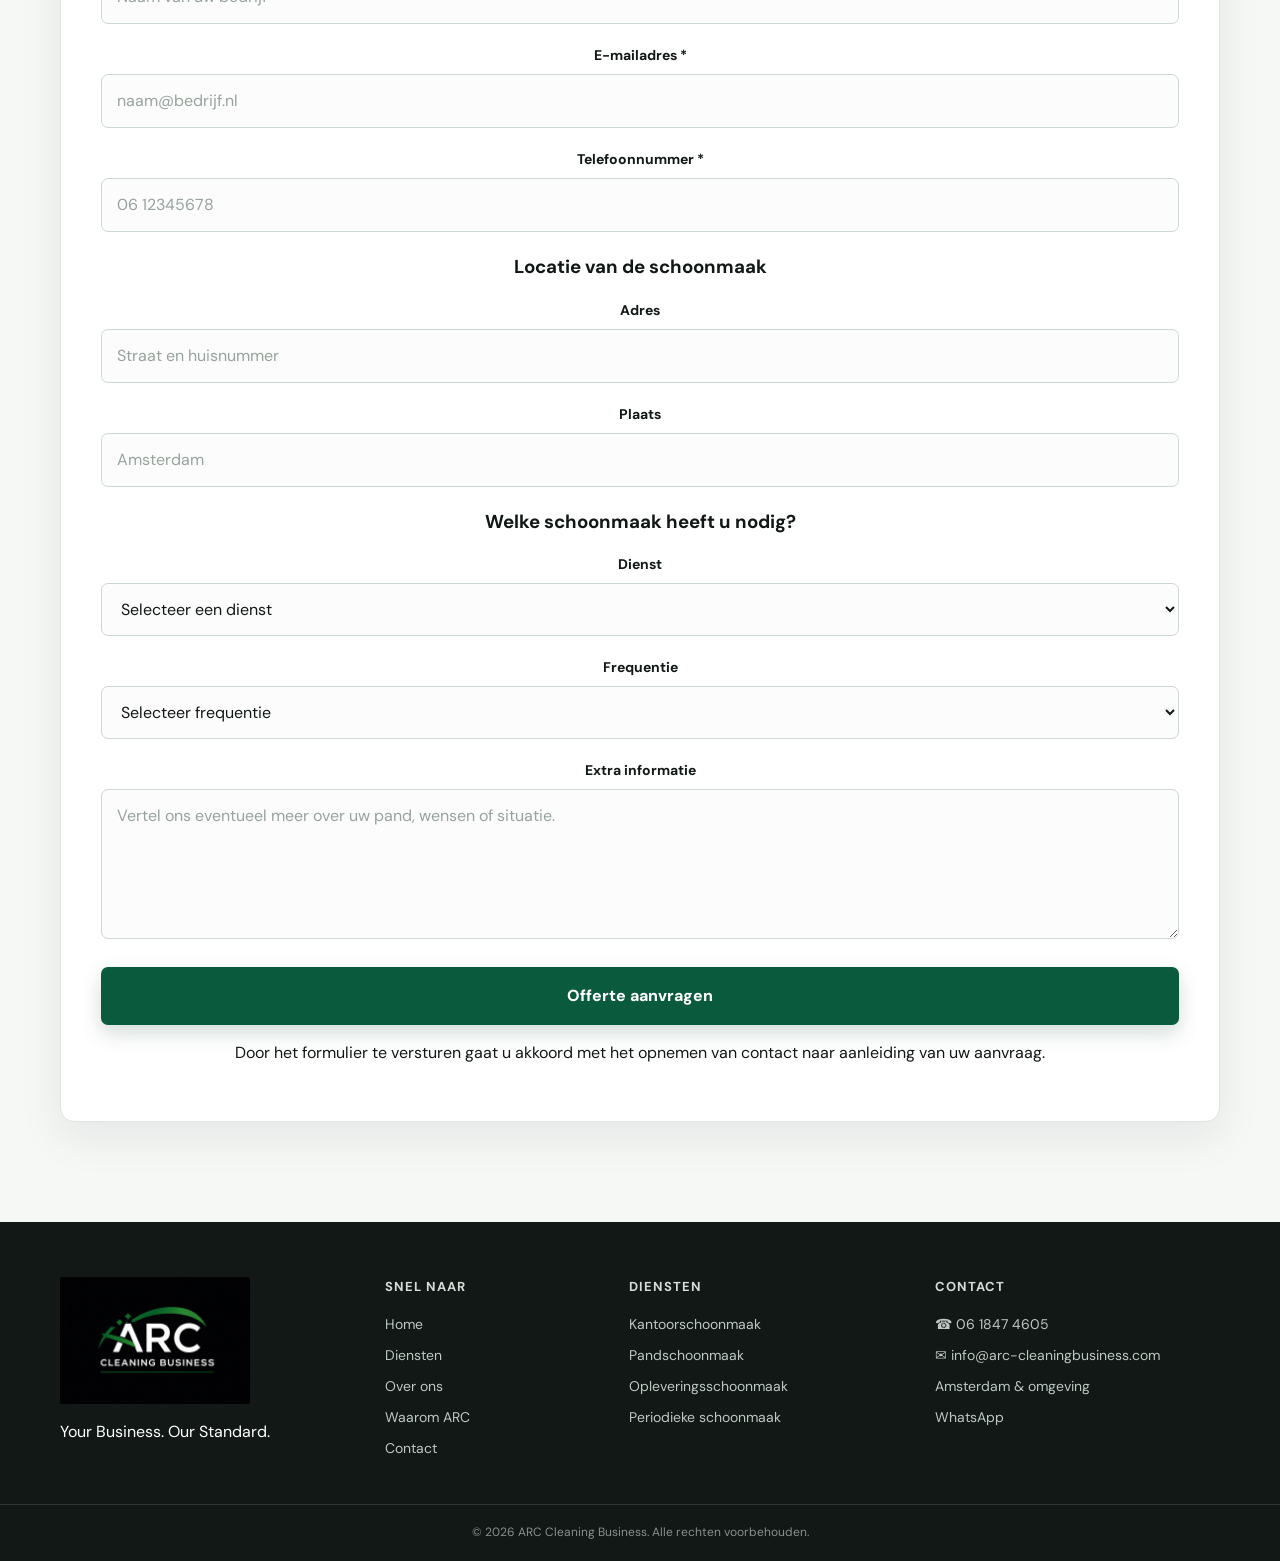
==== commit 344a6661: "Update index.html" ====
--- a/index.html
+++ b/index.html
@@ -1,4 +1,4 @@
-nu<!doctype html>
+<!doctype html>
 <html lang="nl">
 <head>
   <meta charset="utf-8">
